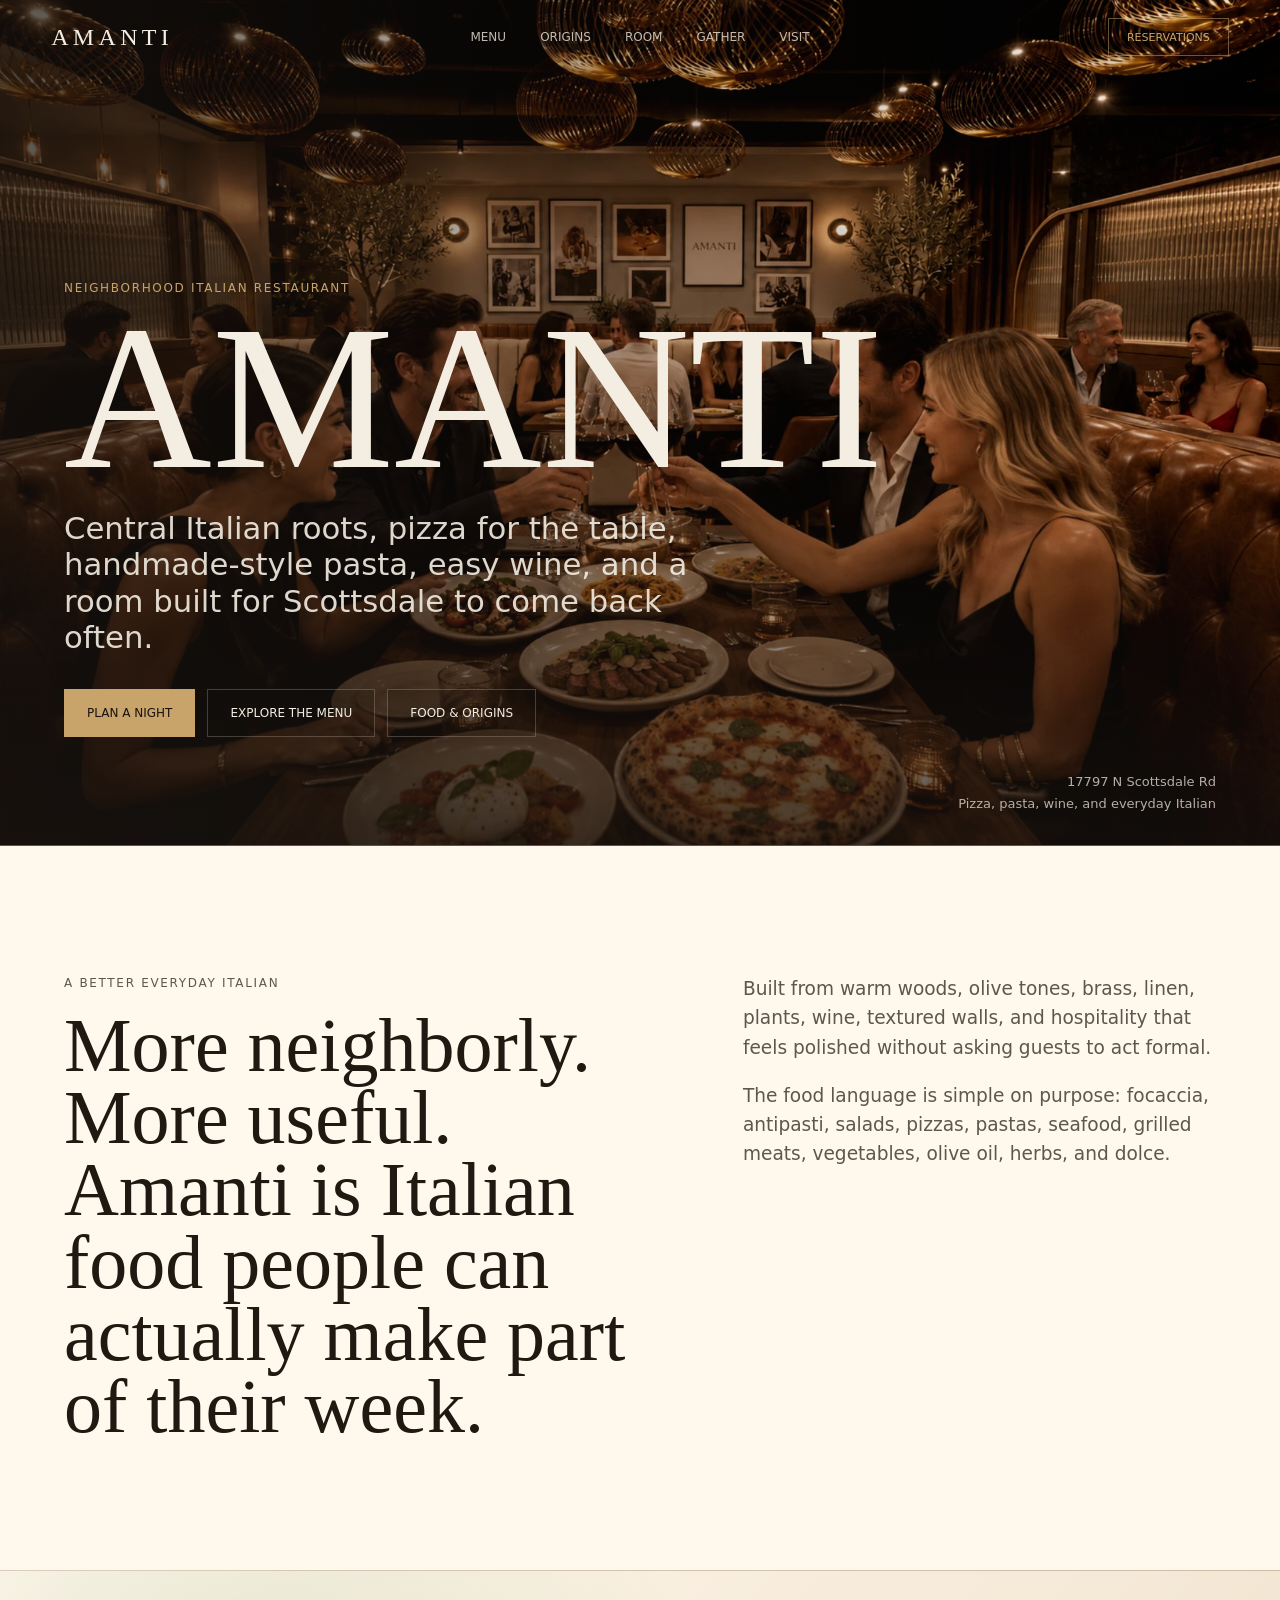
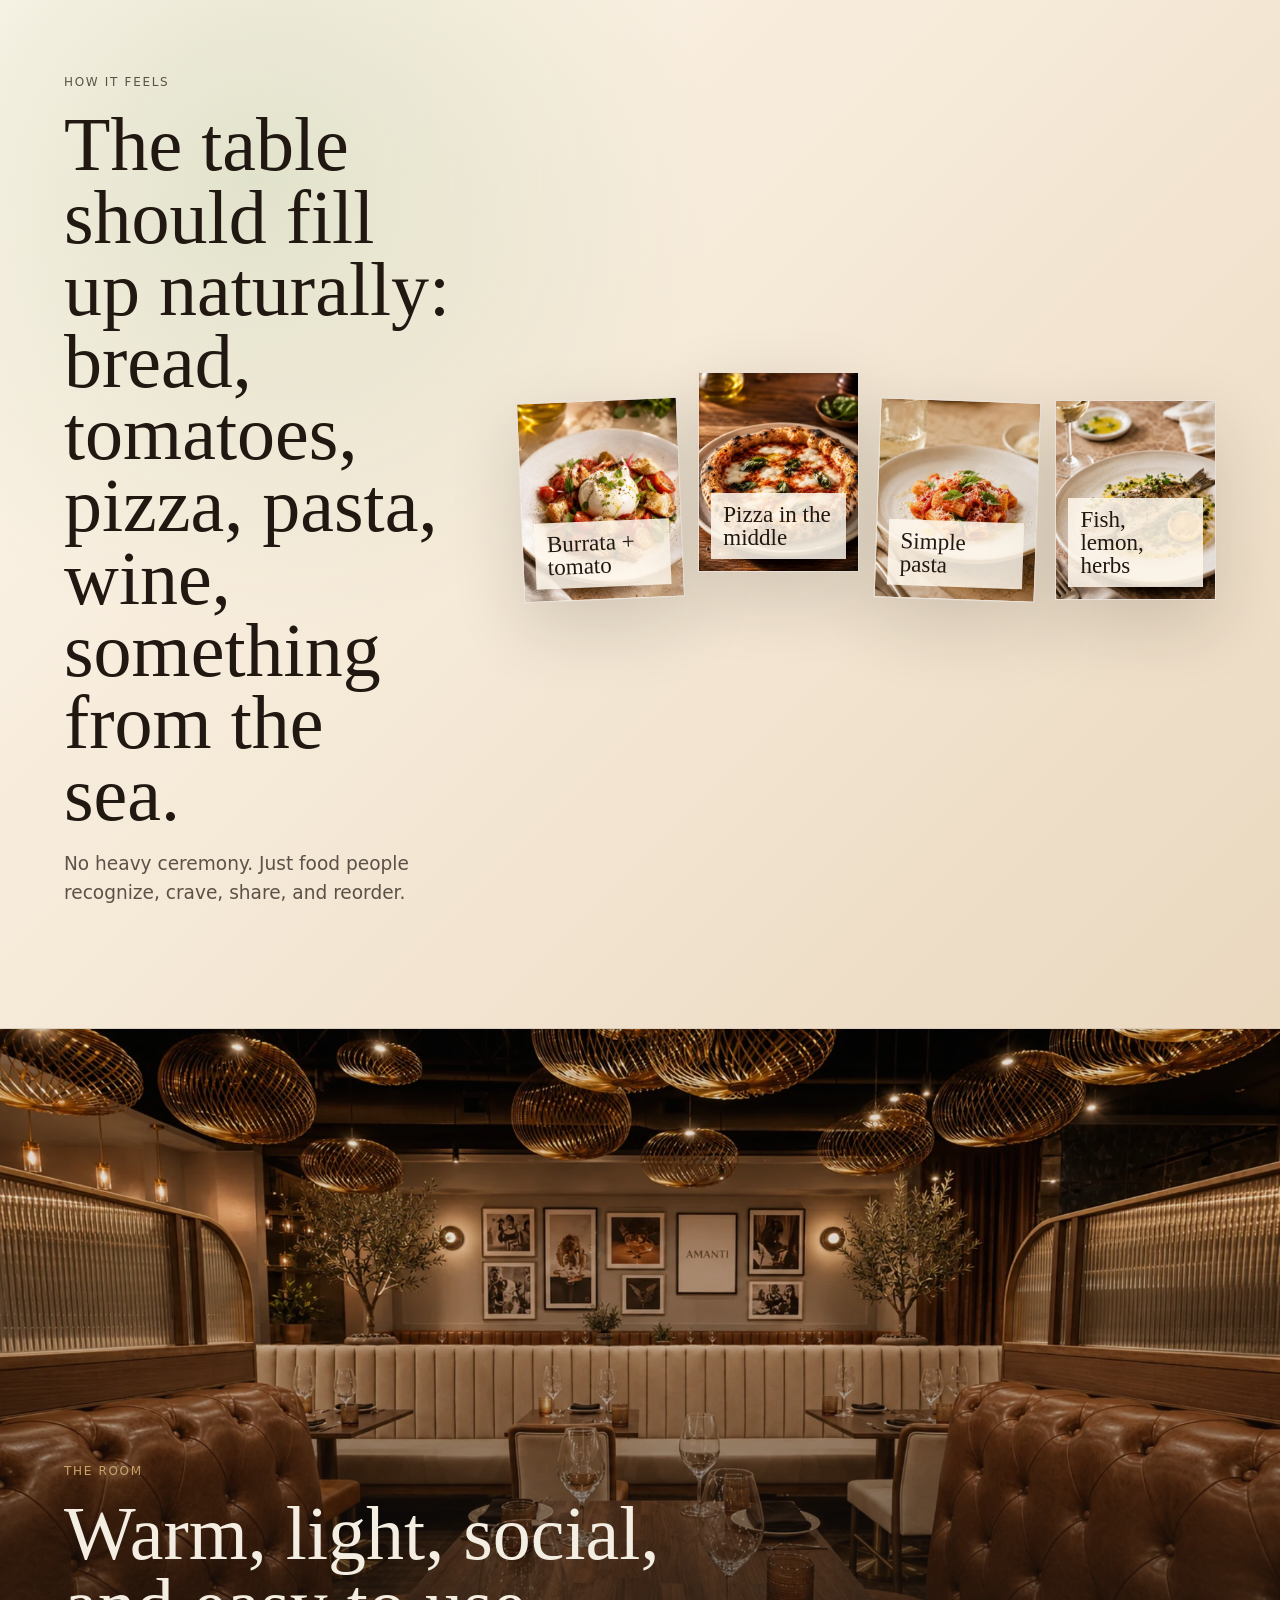
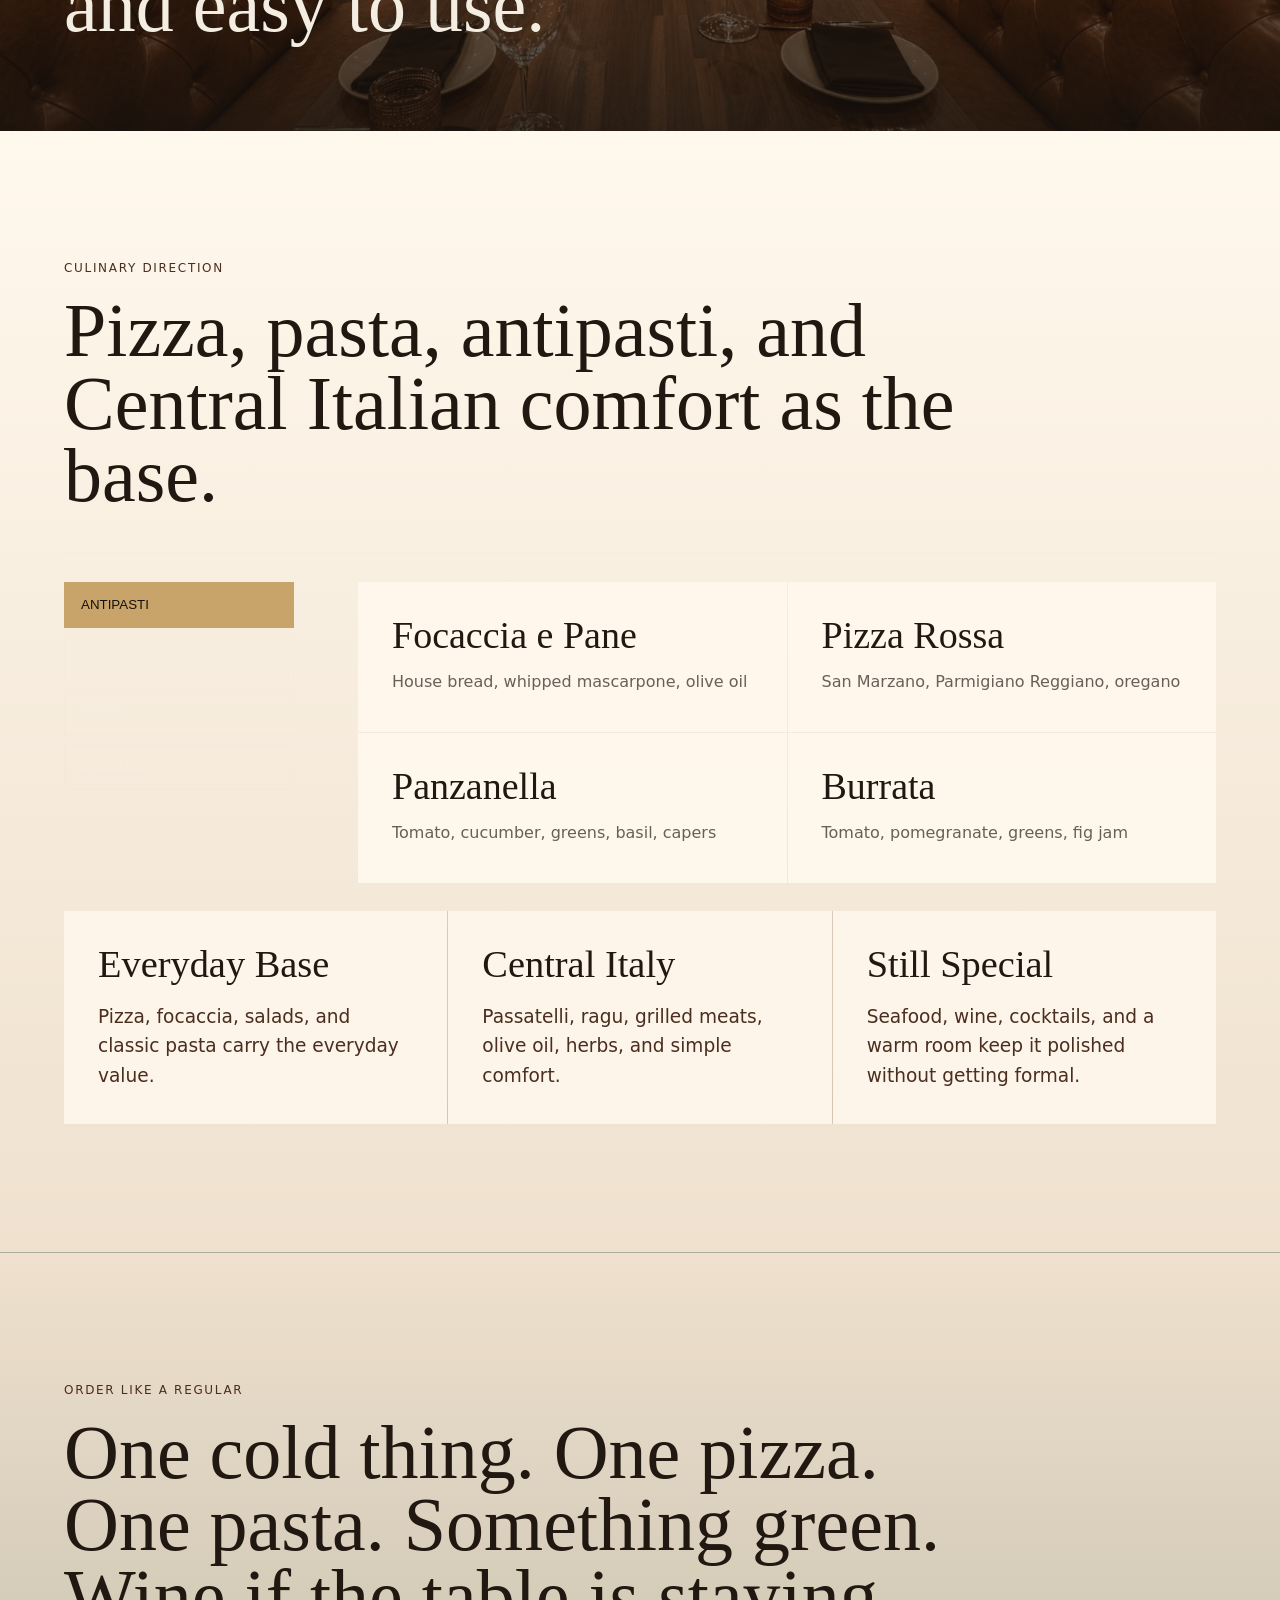
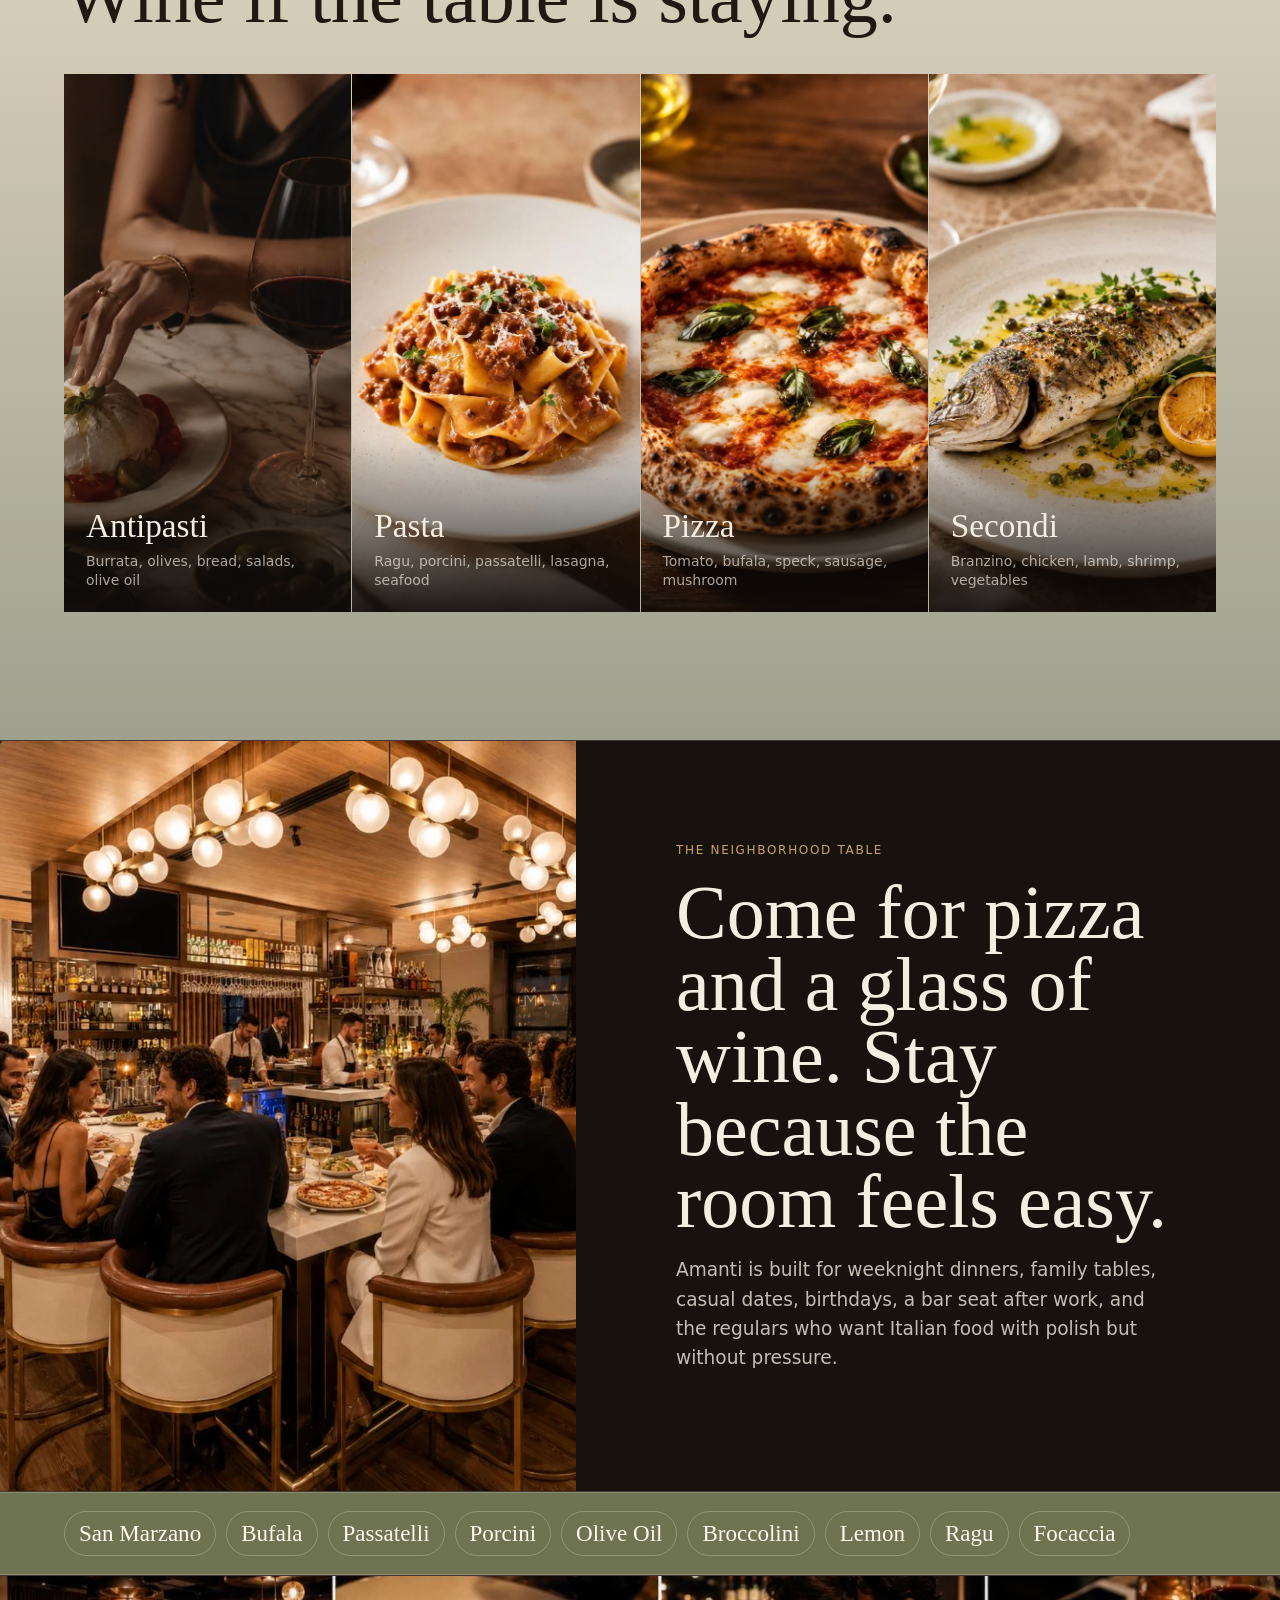
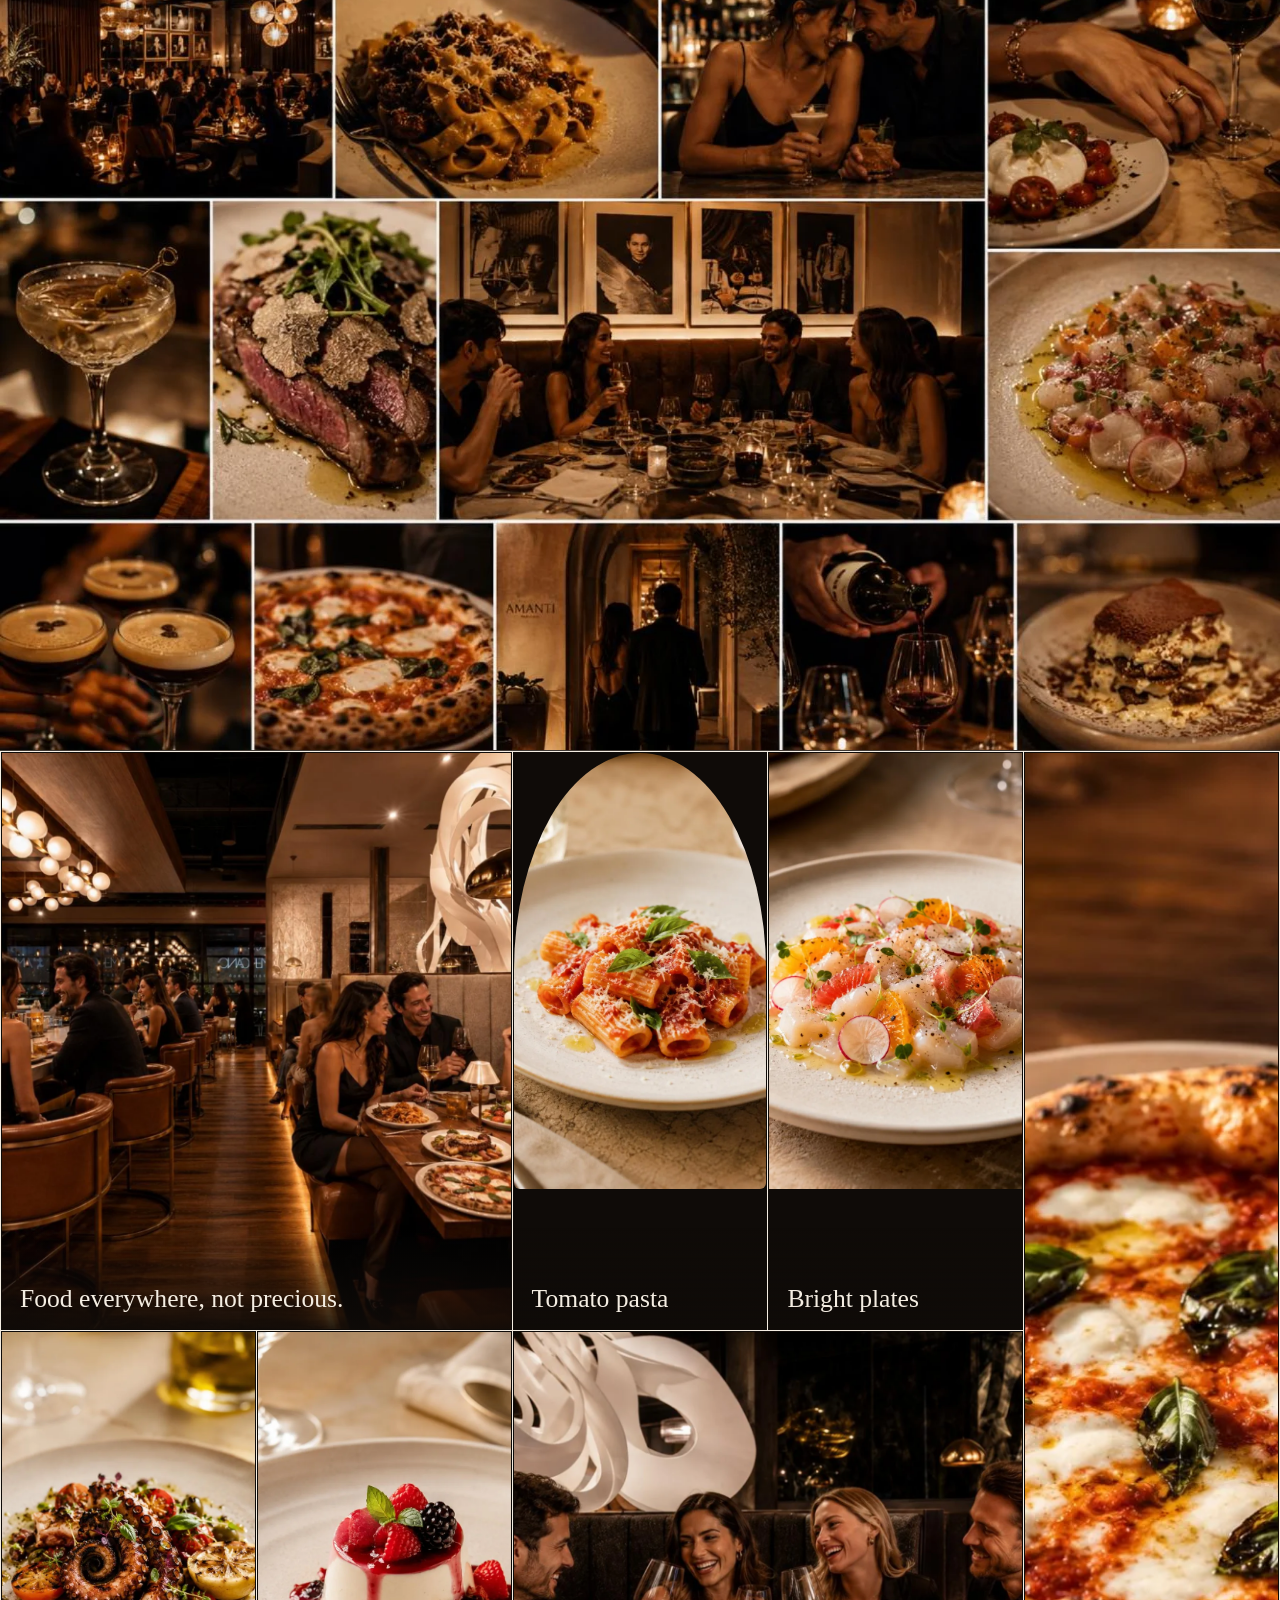
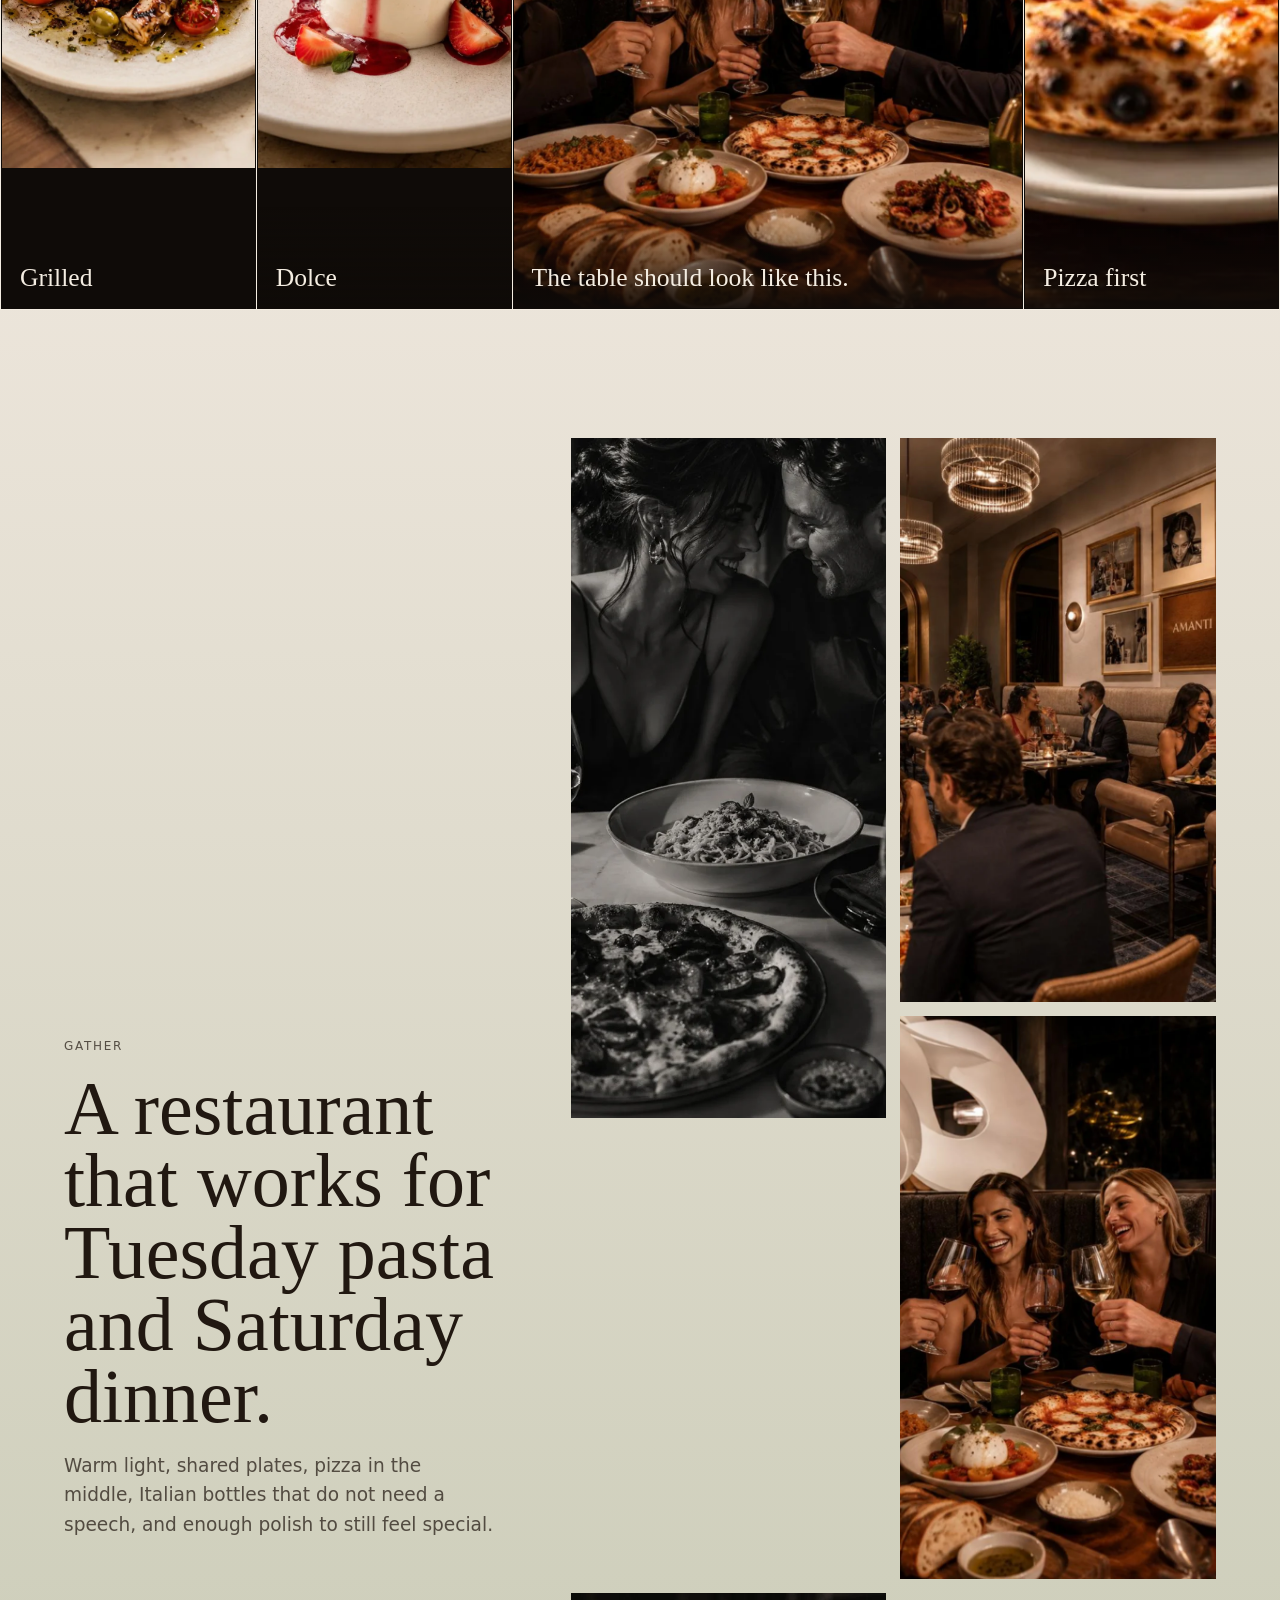
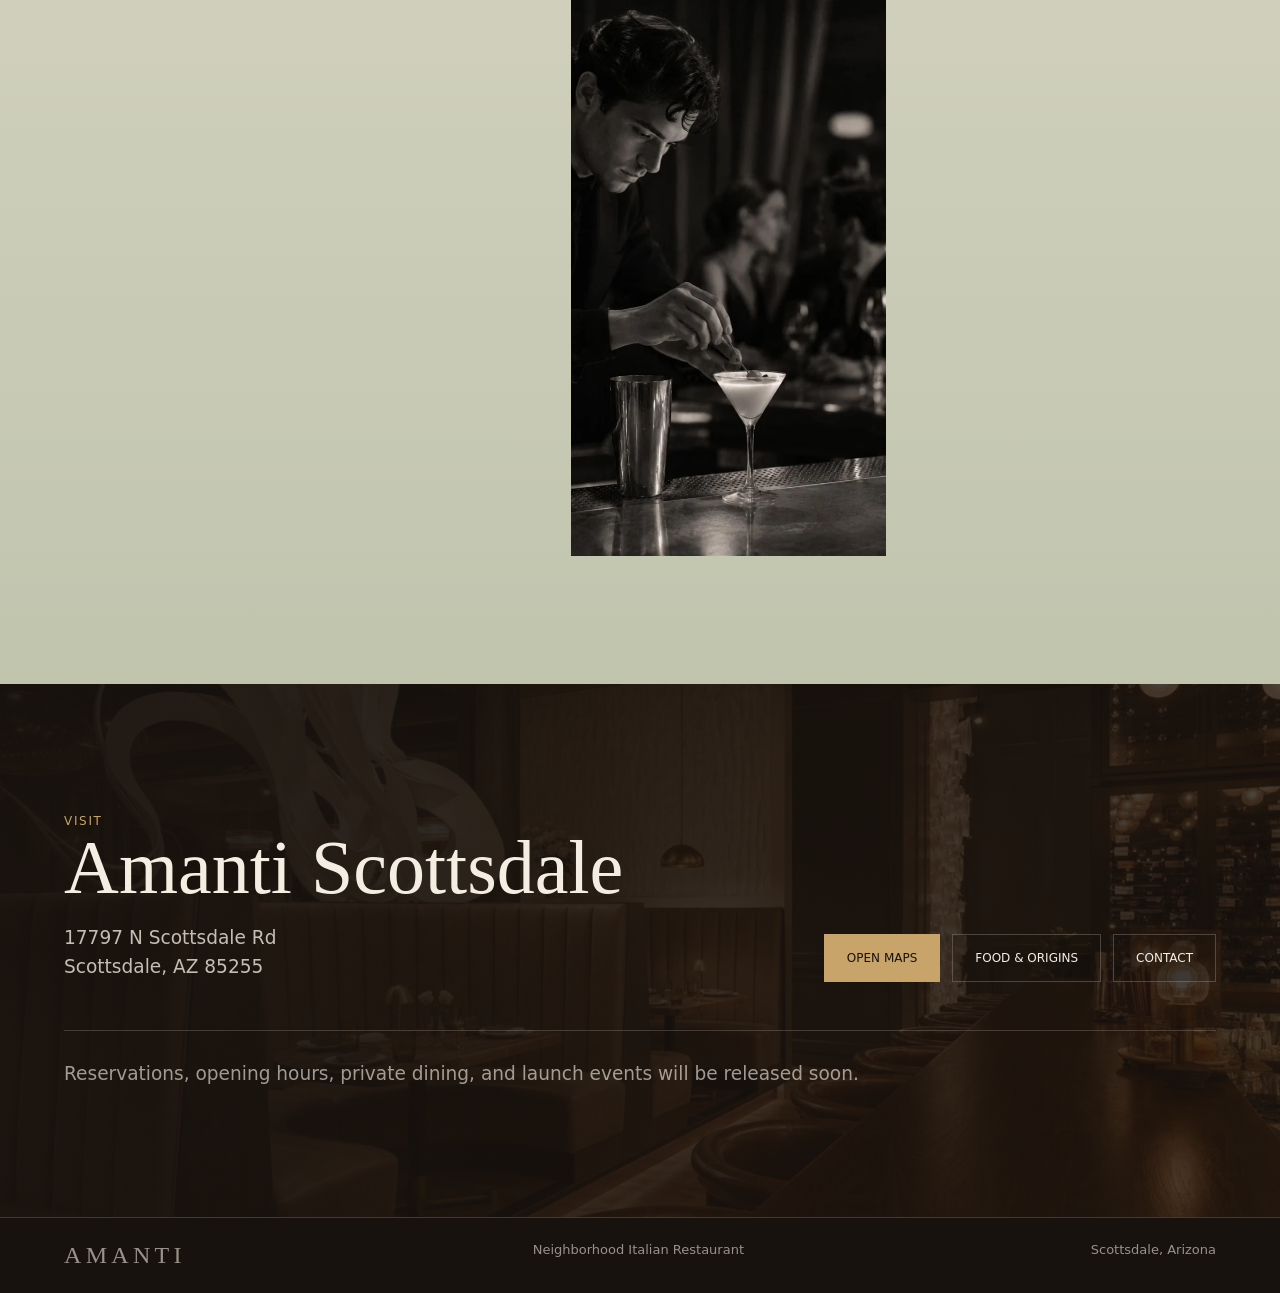
==== index.html @ 8ed653fc "Make food storytelling more organic" ====
<!doctype html>
<html lang="en">
<head>
  <meta charset="utf-8">
  <meta name="viewport" content="width=device-width, initial-scale=1">
  <title>Amanti | Neighborhood Italian in Scottsdale</title>
  <meta name="description" content="Amanti is a neighborhood Italian restaurant in Scottsdale: Central Italian roots, pizza, pasta, antipasti, wine, and approachable hospitality.">
  <meta name="theme-color" content="#17120e">
  <meta property="og:title" content="Amanti | Neighborhood Italian">
  <meta property="og:description" content="Central Italian roots, Scottsdale warmth, pizza, pasta, wine, and everyday hospitality.">
  <meta property="og:image" content="https://amantirestaurant.com/assets/amanti-dining-hero.webp">
  <meta property="og:type" content="website">
  <link rel="canonical" href="https://amantirestaurant.com/">
  <link rel="preload" as="image" href="assets/amanti-dining-hero.webp">
  <link rel="stylesheet" href="styles.css">
</head>
<body>
  <header class="site-header" data-header>
    <a class="brand" href="#top" aria-label="Amanti home">AMANTI</a>
    <nav aria-label="Primary">
      <a href="#menu">Menu</a>
      <a href="origins.html">Origins</a>
      <a href="#room">Room</a>
      <a href="#gather">Gather</a>
      <a href="#visit">Visit</a>
    </nav>
    <a class="header-cta" href="#visit">Reservations</a>
  </header>

  <main id="top">
    <section class="hero">
      <img class="hero-bg" src="assets/amanti-dining-hero.webp" alt="Guests sharing pizza, pasta, wine, and Italian plates in the warm Amanti dining room">
      <div class="hero-scrim"></div>
      <div class="hero-content">
        <p class="eyebrow">Neighborhood Italian Restaurant</p>
        <h1>AMANTI</h1>
        <p class="hero-copy">Central Italian roots, pizza for the table, handmade-style pasta, easy wine, and a room built for Scottsdale to come back often.</p>
        <div class="hero-actions">
          <a class="button primary" href="#visit">Plan a Night</a>
          <a class="button ghost" href="#menu">Explore the Menu</a>
          <a class="button ghost" href="origins.html">Food & Origins</a>
        </div>
      </div>
      <aside class="hero-note" aria-label="Opening note">
        <span>17797 N Scottsdale Rd</span>
        <span>Pizza, pasta, wine, and everyday Italian</span>
      </aside>
    </section>

    <section class="intro section-grid">
      <div>
        <p class="eyebrow">A Better Everyday Italian</p>
        <h2>More neighborly. More useful. Amanti is Italian food people can actually make part of their week.</h2>
      </div>
      <div class="intro-copy">
        <p>Built from warm woods, olive tones, brass, linen, plants, wine, textured walls, and hospitality that feels polished without asking guests to act formal.</p>
        <p>The food language is simple on purpose: focaccia, antipasti, salads, pizzas, pastas, seafood, grilled meats, vegetables, olive oil, herbs, and dolce.</p>
      </div>
    </section>

    <section class="table-runner" aria-label="Amanti food on the table">
      <div class="runner-copy">
        <p class="eyebrow">How It Feels</p>
        <h2>The table should fill up naturally: bread, tomatoes, pizza, pasta, wine, something from the sea.</h2>
        <p>No heavy ceremony. Just food people recognize, crave, share, and reorder.</p>
      </div>
      <div class="runner-track">
        <figure class="runner-card tilt-left">
          <img src="assets/burrata-tomato.webp" alt="Burrata with tomatoes, basil, olive oil, and toasted bread">
          <figcaption>Burrata + tomato</figcaption>
        </figure>
        <figure class="runner-card lift">
          <img src="assets/margherita-pizza.webp" alt="Margherita pizza with tomato, mozzarella, basil, and blistered crust">
          <figcaption>Pizza in the middle</figcaption>
        </figure>
        <figure class="runner-card tilt-right">
          <img src="assets/rigatoni-tomato.webp" alt="Rigatoni pasta with tomato sauce, basil, and Parmigiano">
          <figcaption>Simple pasta</figcaption>
        </figure>
        <figure class="runner-card">
          <img src="assets/branzino-lemon.webp" alt="Whole branzino with lemon, herbs, capers, olive oil, and wine">
          <figcaption>Fish, lemon, herbs</figcaption>
        </figure>
      </div>
    </section>

    <section class="image-band" id="room" aria-label="Amanti dining room">
      <img src="assets/dining-room.webp" alt="Amanti dining room with leather booths, walnut tables, olive trees, and sculptural pendant lights">
      <div class="band-caption">
        <p class="eyebrow">The Room</p>
        <h2>Warm, light, social, and easy to use.</h2>
      </div>
    </section>

    <section class="menu-section" id="menu">
      <div class="section-heading">
        <p class="eyebrow">Culinary Direction</p>
        <h2>Pizza, pasta, antipasti, and Central Italian comfort as the base.</h2>
      </div>
      <div class="menu-shell">
        <div class="menu-tabs" role="tablist" aria-label="Menu sections">
          <button class="active" type="button" role="tab" aria-selected="true" data-menu-tab="antipasti">Antipasti</button>
          <button type="button" role="tab" aria-selected="false" data-menu-tab="pasta">Pasta</button>
          <button type="button" role="tab" aria-selected="false" data-menu-tab="pizza">Pizza</button>
          <button type="button" role="tab" aria-selected="false" data-menu-tab="secondi">Secondi</button>
        </div>

        <div class="menu-panel active" data-menu-panel="antipasti">
          <article><span>Focaccia e Pane</span><em>House bread, whipped mascarpone, olive oil</em></article>
          <article><span>Pizza Rossa</span><em>San Marzano, Parmigiano Reggiano, oregano</em></article>
          <article><span>Panzanella</span><em>Tomato, cucumber, greens, basil, capers</em></article>
          <article><span>Burrata</span><em>Tomato, pomegranate, greens, fig jam</em></article>
        </div>

        <div class="menu-panel" data-menu-panel="pasta">
          <article><span>Passatelli</span><em>Central Italian comfort, cheese, cream, Parmigiano</em></article>
          <article><span>Mezzelune di Patate ai Porcini</span><em>Potato, taleggio, porcini mushroom</em></article>
          <article><span>Pappardelle al Cinghiale</span><em>Wild boar white ragu</em></article>
          <article><span>Lasagna Bianca</span><em>Bechamel, mozzarella, sausage, mushroom</em></article>
        </div>

        <div class="menu-panel" data-menu-panel="pizza">
          <article><span>Margherita di Bufala</span><em>Bufala DOP, San Marzano, basil</em></article>
          <article><span>Pomodorini Gialli e Speck</span><em>Burrata, yellow datterini, speck</em></article>
          <article><span>Diavola</span><em>Soppressata calabrese, fiordilatte</em></article>
          <article><span>Salsiccia e Friarielli</span><em>Sausage, broccolini, Calabrian chili</em></article>
        </div>

        <div class="menu-panel" data-menu-panel="secondi">
          <article><span>Branzino al Cartoccio</span><em>Thin potato, charred cherry tomato</em></article>
          <article><span>Spiedini di Gamberi e Calamari</span><em>Breadcrumbs, lemon, roasted peppers</em></article>
          <article><span>Pollo alla Cacciatora</span><em>Tomato, olives, creamy mashed potato</em></article>
          <article><span>Arrosticini</span><em>Charred lamb skewers, rosemary, mint salad</em></article>
        </div>
      </div>
      <div class="menu-note-grid" aria-label="Amanti menu point of view">
        <article><span>Everyday Base</span><p>Pizza, focaccia, salads, and classic pasta carry the everyday value.</p></article>
        <article><span>Central Italy</span><p>Passatelli, ragu, grilled meats, olive oil, herbs, and simple comfort.</p></article>
        <article><span>Still Special</span><p>Seafood, wine, cocktails, and a warm room keep it polished without getting formal.</p></article>
      </div>
    </section>

    <section class="signature-board" aria-label="Amanti signature experience">
      <div class="section-heading">
        <p class="eyebrow">Order Like A Regular</p>
        <h2>One cold thing. One pizza. One pasta. Something green. Wine if the table is staying.</h2>
      </div>
      <div class="signature-grid">
        <figure>
          <img src="assets/burrata-wine-candle.webp" alt="Burrata with tomatoes and basil beside red wine, olives, candlelight, and a guest reaching in">
          <figcaption><span>Antipasti</span><em>Burrata, olives, bread, salads, olive oil</em></figcaption>
        </figure>
        <figure>
          <img src="assets/pappardelle-ragu.webp" alt="Pappardelle pasta with rich meat ragu, grated cheese, herbs, wine, and Parmesan">
          <figcaption><span>Pasta</span><em>Ragu, porcini, passatelli, lasagna, seafood</em></figcaption>
        </figure>
        <figure>
          <img src="assets/margherita-pizza.webp" alt="Neapolitan-style Margherita pizza with blistered crust, mozzarella, tomato, basil, and olive oil">
          <figcaption><span>Pizza</span><em>Tomato, bufala, speck, sausage, mushroom</em></figcaption>
        </figure>
        <figure>
          <img src="assets/branzino-lemon.webp" alt="Whole branzino with lemon, herbs, capers, olive oil, and white wine">
          <figcaption><span>Secondi</span><em>Branzino, chicken, lamb, shrimp, vegetables</em></figcaption>
        </figure>
      </div>
    </section>

    <section class="split-story">
      <img src="assets/social-dining-room.webp" alt="Guests socializing over cocktails, pizza, and small plates in the warm Amanti dining room and bar">
      <div>
        <p class="eyebrow">The Neighborhood Table</p>
        <h2>Come for pizza and a glass of wine. Stay because the room feels easy.</h2>
        <p>Amanti is built for weeknight dinners, family tables, casual dates, birthdays, a bar seat after work, and the regulars who want Italian food with polish but without pressure.</p>
      </div>
    </section>

    <section class="ingredient-strip" aria-label="Amanti ingredients and staples">
      <span>San Marzano</span>
      <span>Bufala</span>
      <span>Passatelli</span>
      <span>Porcini</span>
      <span>Olive Oil</span>
      <span>Broccolini</span>
      <span>Lemon</span>
      <span>Ragu</span>
      <span>Focaccia</span>
    </section>

    <section class="experience-band" aria-label="Amanti dining experience">
      <img src="assets/amanti-experience-collage.webp" alt="Amanti collage of dining room, cocktails, group dinner, wine service, entrance, pasta, pizza, steak, crudo, burrata, and dessert">
    </section>

    <section class="gallery organic-gallery" aria-label="Amanti visual gallery">
      <figure class="wide"><img src="assets/room-service-energy.webp" alt="Warm Amanti dining room with guests, cocktails, wine, pizza, pasta, shared plates, and glowing globe lights"><figcaption>Food everywhere, not precious.</figcaption></figure>
      <figure class="round"><img src="assets/rigatoni-tomato.webp" alt="Rigatoni pasta with tomato sauce, basil, and Parmigiano"><figcaption>Tomato pasta</figcaption></figure>
      <figure><img src="assets/citrus-crudo.webp" alt="Italian crudo with citrus, radish, herbs, olive oil, and cracked pepper"><figcaption>Bright plates</figcaption></figure>
      <figure class="tall"><img src="assets/margherita-pizza.webp" alt="Margherita pizza with mozzarella, tomato, basil, and blistered crust"><figcaption>Pizza first</figcaption></figure>
      <figure><img src="assets/grilled-octopus.webp" alt="Grilled octopus with cherry tomatoes, olives, charred lemon, herbs, and olive oil"><figcaption>Grilled</figcaption></figure>
      <figure><img src="assets/dolce-berries.webp" alt="Creamy Italian dolce with raspberry sauce, fresh berries, and mint"><figcaption>Dolce</figcaption></figure>
      <figure class="wide"><img src="assets/group-toast-table.webp" alt="Four guests toasting wine over pizza, pasta, seafood, burrata, and bread"><figcaption>The table should look like this.</figcaption></figure>
    </section>

    <section class="after-dark" id="gather">
      <div class="after-copy">
        <p class="eyebrow">Gather</p>
        <h2>A restaurant that works for Tuesday pasta and Saturday dinner.</h2>
        <p>Warm light, shared plates, pizza in the middle, Italian bottles that do not need a speech, and enough polish to still feel special.</p>
      </div>
      <div class="night-grid">
        <img src="assets/date-night-dinner.webp" alt="Stylish couple sharing pizza, pasta, and red wine during an intimate Amanti date night">
        <img src="assets/branded-night-dining.webp" alt="Well-dressed guests enjoying wine, cocktails, and dinner under Amanti chandeliers and branded wall art">
        <img src="assets/group-toast-table.webp" alt="Four guests laughing and toasting wine over pizza, pasta, burrata, bread, and seafood">
        <img src="assets/martini-service.webp" alt="Bartender garnishing a martini-style cocktail at the polished Amanti bar">
      </div>
    </section>

    <section class="visit" id="visit">
      <div>
        <p class="eyebrow">Visit</p>
        <h2>Amanti Scottsdale</h2>
        <p>17797 N Scottsdale Rd<br>Scottsdale, AZ 85255</p>
      </div>
      <div class="visit-actions">
        <a class="button primary" href="https://www.google.com/maps/search/?api=1&query=17797%20N%20Scottsdale%20Rd%2C%20Scottsdale%2C%20AZ%2085255" target="_blank" rel="noopener">Open Maps</a>
        <a class="button ghost" href="origins.html">Food & Origins</a>
        <a class="button ghost" href="mailto:info@weareclive.com?subject=Amanti%20Scottsdale">Contact</a>
      </div>
      <p class="visit-note">Reservations, opening hours, private dining, and launch events will be released soon.</p>
    </section>
  </main>

  <footer>
    <span>AMANTI</span>
    <span>Neighborhood Italian Restaurant</span>
    <span>Scottsdale, Arizona</span>
  </footer>

  <script src="script.js"></script>
</body>
</html>
---- styles.css ----
:root {
  --espresso: #17120e;
  --walnut: #4a2e1f;
  --cognac: #9b5e35;
  --brass: #c8a46a;
  --marble: #e8ddcc;
  --linen: #f4ede2;
  --daylight: #fff8ed;
  --sage: #d8ddc3;
  --glass: #6f655b;
  --olive: #6e7352;
  --ink: #211811;
  --soft: rgba(244, 237, 226, .78);
  --line: rgba(232, 221, 204, .2);
}

* { box-sizing: border-box; }

html {
  scroll-behavior: smooth;
  background: var(--espresso);
}

body {
  margin: 0;
  font-family: Inter, ui-sans-serif, system-ui, -apple-system, BlinkMacSystemFont, "Segoe UI", sans-serif;
  color: var(--linen);
  background:
    linear-gradient(180deg, rgba(23,18,14,.86), rgba(244,237,226,.18) 780px, rgba(23,18,14,1) 1180px),
    var(--espresso);
  letter-spacing: 0;
}

img {
  display: block;
  width: 100%;
  height: auto;
}

a { color: inherit; text-decoration: none; }

.site-header {
  position: fixed;
  inset: 0 0 auto;
  z-index: 20;
  display: grid;
  grid-template-columns: 1fr auto 1fr;
  align-items: center;
  gap: 24px;
  padding: 18px clamp(18px, 4vw, 54px);
  color: var(--linen);
  transition: background .25s ease, border-color .25s ease, padding .25s ease;
  border-bottom: 1px solid transparent;
}

.site-header.scrolled {
  background: rgba(23, 18, 14, .86);
  backdrop-filter: blur(18px);
  border-color: rgba(232, 221, 204, .12);
  padding-block: 12px;
}

.brand,
footer span:first-child {
  font-family: Georgia, "Times New Roman", serif;
  font-size: 24px;
  letter-spacing: .18em;
}

nav {
  display: flex;
  gap: clamp(16px, 3vw, 34px);
  font-size: 12px;
  text-transform: uppercase;
  color: rgba(244, 237, 226, .78);
}

nav a:hover { color: var(--linen); }

.header-cta {
  justify-self: end;
  min-height: 38px;
  display: inline-flex;
  align-items: center;
  justify-content: center;
  padding: 0 18px;
  border: 1px solid rgba(200, 164, 106, .5);
  color: var(--brass);
  text-transform: uppercase;
  font-size: 11px;
}

.hero {
  min-height: 94svh;
  position: relative;
  display: flex;
  align-items: flex-end;
  overflow: hidden;
  border-bottom: 1px solid var(--line);
}

.origin-hero {
  min-height: 86svh;
  position: relative;
  display: flex;
  align-items: flex-end;
  overflow: hidden;
  border-bottom: 1px solid var(--line);
}

.origin-hero-bg {
  position: absolute;
  inset: 0;
  height: 100%;
  object-fit: cover;
  filter: saturate(.92) contrast(1.06);
}

.origin-hero-content {
  position: relative;
  z-index: 1;
  width: min(1040px, 100%);
  padding: 0 clamp(18px, 5vw, 72px) 11svh;
}

.origin-hero h1 {
  max-width: 980px;
  font-size: clamp(58px, 11vw, 154px);
  line-height: .88;
}

.hero-bg,
.hero-scrim {
  position: absolute;
  inset: 0;
}

.hero-bg {
  height: 100%;
  object-fit: cover;
  filter: saturate(.9) contrast(1.05);
}

.hero-scrim {
  background:
    linear-gradient(90deg, rgba(23,18,14,.72), rgba(23,18,14,.24) 52%, rgba(23,18,14,.06)),
    linear-gradient(0deg, rgba(23,18,14,.7), transparent 46%);
}

.hero-content {
  position: relative;
  z-index: 1;
  width: min(900px, 100%);
  padding: 0 clamp(18px, 5vw, 72px) 12svh;
}

.eyebrow {
  margin: 0 0 16px;
  color: var(--brass);
  font-size: 12px;
  text-transform: uppercase;
  letter-spacing: .14em;
}

h1, h2 {
  font-family: Georgia, "Times New Roman", serif;
  font-weight: 400;
  letter-spacing: 0;
}

h1 {
  margin: 0;
  font-size: clamp(78px, 16vw, 210px);
  line-height: .82;
}

h2 {
  margin: 0;
  font-size: clamp(35px, 6vw, 76px);
  line-height: .95;
}

p {
  font-size: clamp(16px, 1.45vw, 20px);
  line-height: 1.58;
  color: var(--soft);
}

.hero-copy {
  max-width: 650px;
  margin: 28px 0 0;
  font-size: clamp(20px, 2.4vw, 34px);
  line-height: 1.18;
  color: rgba(244, 237, 226, .9);
}

.hero-actions,
.visit-actions {
  display: flex;
  flex-wrap: wrap;
  gap: 12px;
  margin-top: 34px;
}

.button {
  min-height: 48px;
  display: inline-flex;
  align-items: center;
  justify-content: center;
  padding: 0 22px;
  border: 1px solid rgba(232, 221, 204, .24);
  text-transform: uppercase;
  font-size: 12px;
  color: var(--linen);
  transition: transform .2s ease, background .2s ease, color .2s ease, border-color .2s ease;
}

.button:hover {
  transform: translateY(-2px);
  border-color: rgba(200, 164, 106, .7);
}

.button.primary {
  background: var(--brass);
  border-color: var(--brass);
  color: var(--espresso);
}

.button.ghost { background: rgba(23, 18, 14, .2); }

.hero-note {
  position: absolute;
  right: clamp(18px, 5vw, 72px);
  bottom: 34px;
  z-index: 1;
  display: grid;
  gap: 7px;
  color: rgba(244, 237, 226, .72);
  font-size: 13px;
  text-align: right;
}

.section-grid,
.menu-section,
.signature-board,
.origin-manifesto,
.origin-map,
.origin-food-system,
.after-dark,
.visit {
  padding: clamp(70px, 10vw, 140px) clamp(18px, 5vw, 72px);
}

.section-grid {
  display: grid;
  grid-template-columns: minmax(0, 1.12fr) minmax(280px, .88fr);
  gap: clamp(34px, 6vw, 90px);
  align-items: start;
}

.intro {
  background: var(--daylight);
  color: var(--ink);
}

.intro p,
.intro .intro-copy p {
  color: rgba(33, 24, 17, .72);
}

.table-runner {
  position: relative;
  display: grid;
  grid-template-columns: minmax(280px, .72fr) minmax(0, 1.28fr);
  gap: clamp(28px, 5vw, 70px);
  align-items: center;
  padding: clamp(54px, 8vw, 110px) clamp(18px, 5vw, 72px);
  overflow: hidden;
  background:
    radial-gradient(circle at 20% 20%, rgba(216, 221, 195, .72), transparent 34%),
    linear-gradient(135deg, #fff8ed, #ead8bf);
  color: var(--ink);
  border-block: 1px solid rgba(74, 46, 31, .16);
}

.runner-copy {
  position: relative;
  z-index: 2;
}

.runner-copy p { color: rgba(33, 24, 17, .72); }

.runner-track {
  display: grid;
  grid-template-columns: repeat(4, minmax(160px, 1fr));
  gap: clamp(10px, 1.6vw, 18px);
  align-items: center;
}

.runner-card {
  position: relative;
  overflow: hidden;
  border: 1px solid rgba(74, 46, 31, .12);
  background: #fffaf1;
  box-shadow: 0 24px 70px rgba(33, 24, 17, .16);
}

.runner-card img {
  aspect-ratio: 4 / 5;
  height: 100%;
  object-fit: cover;
}

.runner-card figcaption {
  position: absolute;
  left: 12px;
  right: 12px;
  bottom: 12px;
  padding: 10px 12px;
  background: rgba(255, 248, 237, .86);
  color: var(--ink);
  font-family: Georgia, "Times New Roman", serif;
  font-size: clamp(18px, 1.8vw, 28px);
  line-height: 1;
}

.tilt-left { transform: rotate(-2.4deg); }
.tilt-right { transform: rotate(2deg); }
.lift { transform: translateY(-28px); }

.origin-runner {
  background:
    radial-gradient(circle at 85% 15%, rgba(200, 164, 106, .24), transparent 30%),
    linear-gradient(135deg, #f7ecdc, #dfe3c9);
}

.origin-manifesto {
  display: grid;
  grid-template-columns: minmax(0, 1.05fr) minmax(300px, .95fr);
  gap: clamp(34px, 6vw, 90px);
  align-items: start;
  background: var(--daylight);
  color: var(--ink);
}

.origin-manifesto p {
  margin: 0;
  font-size: clamp(19px, 2vw, 30px);
  line-height: 1.32;
  color: rgba(33, 24, 17, .74);
}

.origin-map {
  display: grid;
  grid-template-columns: minmax(280px, .72fr) minmax(0, 1.28fr);
  gap: clamp(34px, 6vw, 90px);
  background:
    linear-gradient(180deg, #efe1ce, rgba(216,221,195,.84));
  border-block: 1px solid var(--line);
  color: var(--ink);
}

.origin-map p,
.origin-map .eyebrow { color: rgba(33, 24, 17, .72); }

.origin-map-copy {
  position: sticky;
  top: 92px;
  align-self: start;
}

.origin-points {
  display: grid;
  grid-template-columns: repeat(2, minmax(0, 1fr));
  gap: 1px;
  background: var(--line);
}

.origin-points article {
  min-height: 245px;
  padding: clamp(24px, 3.5vw, 46px);
  background: rgba(255, 248, 237, .96);
}

.origin-points span,
.food-system-grid span {
  display: block;
  font-family: Georgia, "Times New Roman", serif;
  font-size: clamp(28px, 3.3vw, 46px);
  line-height: .98;
  color: var(--ink);
}

.origin-points p,
.food-system-grid p {
  margin-bottom: 0;
}

.origin-ritual {
  display: grid;
  grid-template-columns: minmax(0, .82fr) minmax(300px, .9fr) minmax(0, .82fr);
  gap: 1px;
  background: var(--line);
  border-bottom: 1px solid var(--line);
}

.origin-ritual > div {
  align-self: center;
  padding: clamp(38px, 6vw, 82px);
  background: var(--daylight);
  color: var(--ink);
}

.origin-ritual > div p { color: rgba(33, 24, 17, .72); }

.origin-ritual figure {
  position: relative;
  min-height: 660px;
  overflow: hidden;
  background: #0f0b08;
}

.origin-ritual img {
  height: 100%;
  object-fit: cover;
}

.origin-ritual figcaption {
  position: absolute;
  left: 0;
  right: 0;
  bottom: 0;
  padding: 64px 22px 22px;
  background: linear-gradient(0deg, rgba(15,11,8,.9), transparent);
  font-family: Georgia, "Times New Roman", serif;
  font-size: clamp(24px, 2.5vw, 38px);
  line-height: 1;
}

.food-system-grid {
  display: grid;
  grid-template-columns: repeat(3, minmax(0, 1fr));
  gap: 1px;
  background: var(--line);
}

.origin-food-system {
  background: linear-gradient(180deg, var(--daylight), #efe1ce);
  color: var(--ink);
}

.origin-food-system p,
.origin-food-system .eyebrow { color: rgba(33, 24, 17, .72); }

.food-system-grid article {
  background: rgba(255, 248, 237, .96);
}

.food-system-grid img {
  height: clamp(320px, 34vw, 520px);
  object-fit: cover;
}

.food-system-grid span,
.food-system-grid p {
  padding-inline: clamp(22px, 3vw, 36px);
}

.food-system-grid span { margin-top: 28px; }
.food-system-grid p { padding-bottom: 32px; }

.origin-afterword {
  display: grid;
  grid-template-columns: minmax(0, 1.05fr) minmax(320px, .95fr);
  min-height: 76svh;
  border-top: 1px solid var(--line);
  background: var(--daylight);
  color: var(--ink);
}

.origin-afterword p { color: rgba(33, 24, 17, .72); }

.origin-afterword img {
  height: 100%;
  object-fit: cover;
}

.origin-afterword div {
  align-self: center;
  padding: clamp(42px, 8vw, 100px);
}

.intro-copy p:first-child { margin-top: 0; }

.image-band {
  position: relative;
  min-height: 78svh;
  display: flex;
  align-items: flex-end;
  overflow: hidden;
}

.image-band img {
  position: absolute;
  inset: 0;
  height: 100%;
  object-fit: cover;
}

.image-band::after {
  content: "";
  position: absolute;
  inset: 0;
  background: linear-gradient(0deg, rgba(23,18,14,.82), rgba(23,18,14,.12) 62%);
}

.band-caption {
  position: relative;
  z-index: 1;
  width: min(820px, 100%);
  padding: 0 clamp(18px, 5vw, 72px) clamp(42px, 8vw, 90px);
}

.section-heading {
  width: min(900px, 100%);
  margin-bottom: 42px;
}

.menu-shell {
  display: grid;
  grid-template-columns: 230px 1fr;
  gap: clamp(24px, 5vw, 70px);
  border-top: 1px solid var(--line);
  padding-top: 28px;
}

.menu-note-grid {
  display: grid;
  grid-template-columns: repeat(3, minmax(0, 1fr));
  gap: 1px;
  margin-top: 28px;
  background: rgba(74, 46, 31, .16);
}

.menu-note-grid article {
  min-height: 170px;
  padding: clamp(22px, 3vw, 34px);
  background: rgba(255, 248, 237, .94);
}

.menu-note-grid span {
  display: block;
  font-family: Georgia, "Times New Roman", serif;
  font-size: clamp(26px, 3vw, 42px);
  line-height: 1;
}

.menu-note-grid p {
  margin-bottom: 0;
  color: rgba(33, 24, 17, .68);
}

.menu-section {
  background: linear-gradient(180deg, var(--daylight), #efe1ce);
  color: var(--ink);
}

.menu-section p,
.menu-section .eyebrow { color: var(--walnut); }

.menu-tabs {
  display: grid;
  gap: 8px;
  align-content: start;
  position: sticky;
  top: 90px;
}

.menu-tabs button {
  min-height: 46px;
  border: 1px solid rgba(232, 221, 204, .14);
  background: rgba(244, 237, 226, .04);
  color: rgba(244, 237, 226, .74);
  text-align: left;
  padding: 0 16px;
  text-transform: uppercase;
  cursor: pointer;
}

.menu-tabs button.active {
  color: var(--espresso);
  background: var(--brass);
  border-color: var(--brass);
}

.menu-panel {
  display: none;
  grid-template-columns: repeat(2, minmax(0, 1fr));
  gap: 1px;
  background: rgba(232, 221, 204, .13);
}

.menu-panel.active { display: grid; }

.menu-panel article {
  min-height: 150px;
  padding: clamp(22px, 3vw, 34px);
  background: rgba(255, 248, 237, .96);
}

.menu-panel span {
  display: block;
  font-family: Georgia, "Times New Roman", serif;
  font-size: clamp(24px, 3vw, 38px);
  line-height: 1;
  color: var(--ink);
}

.menu-panel em {
  display: block;
  margin-top: 16px;
  color: rgba(33, 24, 17, .68);
  font-style: normal;
  line-height: 1.45;
}

.signature-board {
  background: linear-gradient(180deg, #efe1ce, rgba(216,221,195,.7));
  border-top: 1px solid var(--line);
  color: var(--ink);
}

.signature-board .eyebrow,
.signature-board p { color: var(--walnut); }

figure { margin: 0; }

.signature-grid {
  display: grid;
  grid-template-columns: repeat(4, minmax(0, 1fr));
  gap: 1px;
  background: var(--line);
}

.signature-grid figure,
.gallery figure {
  position: relative;
  overflow: hidden;
  background: #0f0b08;
}

.signature-grid img {
  height: clamp(420px, 42vw, 680px);
  object-fit: cover;
  transition: transform .7s ease;
}

.signature-grid figure:hover img,
.gallery figure:hover img { transform: scale(1.035); }

.signature-grid figcaption,
.gallery figcaption {
  position: absolute;
  left: 0;
  right: 0;
  bottom: 0;
  padding: 70px 22px 22px;
  background: linear-gradient(0deg, rgba(15,11,8,.92), transparent);
  color: var(--linen);
}

.signature-grid figcaption span,
.gallery figcaption {
  font-family: Georgia, "Times New Roman", serif;
  font-size: clamp(24px, 2.6vw, 38px);
  line-height: 1;
}

.signature-grid figcaption em {
  display: block;
  margin-top: 10px;
  color: rgba(244, 237, 226, .68);
  font-family: Inter, ui-sans-serif, system-ui, sans-serif;
  font-size: 14px;
  font-style: normal;
  line-height: 1.35;
}

.split-story {
  display: grid;
  grid-template-columns: minmax(0, .9fr) minmax(0, 1.1fr);
  min-height: 76svh;
  border-block: 1px solid var(--line);
}

.split-story img {
  height: 100%;
  object-fit: cover;
}

.split-story div {
  align-self: center;
  padding: clamp(42px, 8vw, 100px);
}

.experience-band {
  padding: 1px 0;
  background: var(--line);
}

.experience-band img {
  display: block;
  width: 100%;
  max-height: 86svh;
  object-fit: cover;
}

.ingredient-strip {
  display: flex;
  gap: 10px;
  overflow: hidden;
  padding: 18px clamp(18px, 5vw, 72px);
  background: var(--olive);
  color: var(--daylight);
  border-block: 1px solid rgba(244, 237, 226, .2);
}

.ingredient-strip span {
  flex: 0 0 auto;
  padding: 10px 14px;
  border: 1px solid rgba(244, 237, 226, .28);
  border-radius: 999px;
  font-family: Georgia, "Times New Roman", serif;
  font-size: clamp(17px, 1.8vw, 28px);
  line-height: 1;
}

.gallery {
  display: grid;
  grid-template-columns: repeat(6, minmax(0, 1fr));
  gap: 1px;
  background: var(--line);
}

.gallery img {
  height: clamp(320px, 34vw, 540px);
  object-fit: cover;
  transition: transform .7s ease;
}

.gallery figure.wide { grid-column: span 2; }
.gallery figure.wide img { height: clamp(420px, 45vw, 680px); }
.gallery figcaption {
  font-size: clamp(20px, 2vw, 30px);
  padding: 58px 18px 18px;
}

.organic-gallery {
  grid-template-columns: repeat(5, minmax(0, 1fr));
  background: #f4ede2;
  padding: 1px;
}

.organic-gallery figure {
  border: 1px solid rgba(23, 18, 14, .08);
}

.organic-gallery figure.round img {
  border-radius: 50% 50% 6px 6px;
}

.organic-gallery figure.tall {
  grid-row: span 2;
}

.organic-gallery figure.tall img {
  height: 100%;
  min-height: 680px;
}

.after-dark {
  display: grid;
  grid-template-columns: minmax(280px, .8fr) minmax(0, 1.2fr);
  gap: clamp(34px, 6vw, 90px);
  align-items: center;
  background: linear-gradient(180deg, rgba(244,237,226,.96), rgba(216,221,195,.88));
  color: var(--ink);
}

.after-dark p { color: rgba(33, 24, 17, .72); }

.after-copy { position: sticky; top: 92px; }

.night-grid {
  display: grid;
  grid-template-columns: repeat(2, minmax(0, 1fr));
  gap: 14px;
}

.night-grid img {
  min-height: 420px;
  height: 44vw;
  max-height: 680px;
  object-fit: cover;
}

.night-grid img:first-child {
  grid-row: span 2;
  height: 100%;
}

.visit {
  display: grid;
  grid-template-columns: minmax(0, 1fr) auto;
  gap: 30px;
  align-items: end;
  background:
    linear-gradient(90deg, rgba(23,18,14,.96), rgba(23,18,14,.78)),
    url("assets/wine-bar.webp") center / cover;
}

.visit h2 { margin-bottom: 20px; }
.visit p { margin-bottom: 0; }
.visit-note {
  grid-column: 1 / -1;
  padding-top: 28px;
  border-top: 1px solid var(--line);
  color: rgba(244, 237, 226, .62);
}

footer {
  display: flex;
  justify-content: space-between;
  gap: 20px;
  padding: 24px clamp(18px, 5vw, 72px);
  border-top: 1px solid var(--line);
  color: rgba(244, 237, 226, .58);
  font-size: 13px;
}

@media (max-width: 860px) {
  .site-header {
    grid-template-columns: 1fr auto;
  }

  nav { display: none; }

  .hero { min-height: 92svh; }
  .hero-content { padding-bottom: 18svh; }
  .hero-note {
    left: 18px;
    right: 18px;
    text-align: left;
  }

  .section-grid,
  .origin-manifesto,
  .origin-map,
  .origin-ritual,
  .origin-afterword,
  .menu-shell,
  .split-story,
  .after-dark,
  .visit {
    grid-template-columns: 1fr;
  }

  .menu-tabs {
    position: static;
    grid-template-columns: repeat(2, minmax(0, 1fr));
  }

  .menu-panel { grid-template-columns: 1fr; }
  .table-runner,
  .runner-track,
  .menu-note-grid {
    grid-template-columns: 1fr;
  }
  .runner-track { gap: 16px; }
  .tilt-left,
  .tilt-right,
  .lift { transform: none; }
  .origin-map-copy { position: static; }
  .origin-points,
  .food-system-grid { grid-template-columns: 1fr; }
  .origin-ritual figure { min-height: 520px; }
  .origin-afterword img { min-height: 480px; }
  .split-story img { min-height: 420px; }
  .signature-grid { grid-template-columns: 1fr; }
  .signature-grid img { height: 74svh; }
  .gallery { grid-template-columns: 1fr; }
  .organic-gallery { grid-template-columns: 1fr; }
  .organic-gallery figure.tall img { min-height: 0; height: 72svh; }
  .gallery img,
  .gallery figure.wide img { height: 72svh; }
  .gallery figure.wide { grid-column: auto; }
  .after-copy { position: static; }
  .night-grid { grid-template-columns: 1fr; }
  .night-grid img,
  .night-grid img:first-child {
    height: auto;
    min-height: 0;
  }

  .visit-actions { justify-content: flex-start; }

  footer {
    display: grid;
  }
}

@media (max-width: 520px) {
  .brand { font-size: 20px; }
  .header-cta { padding-inline: 12px; }
  .menu-tabs { grid-template-columns: 1fr; }
  .button { width: 100%; }
}
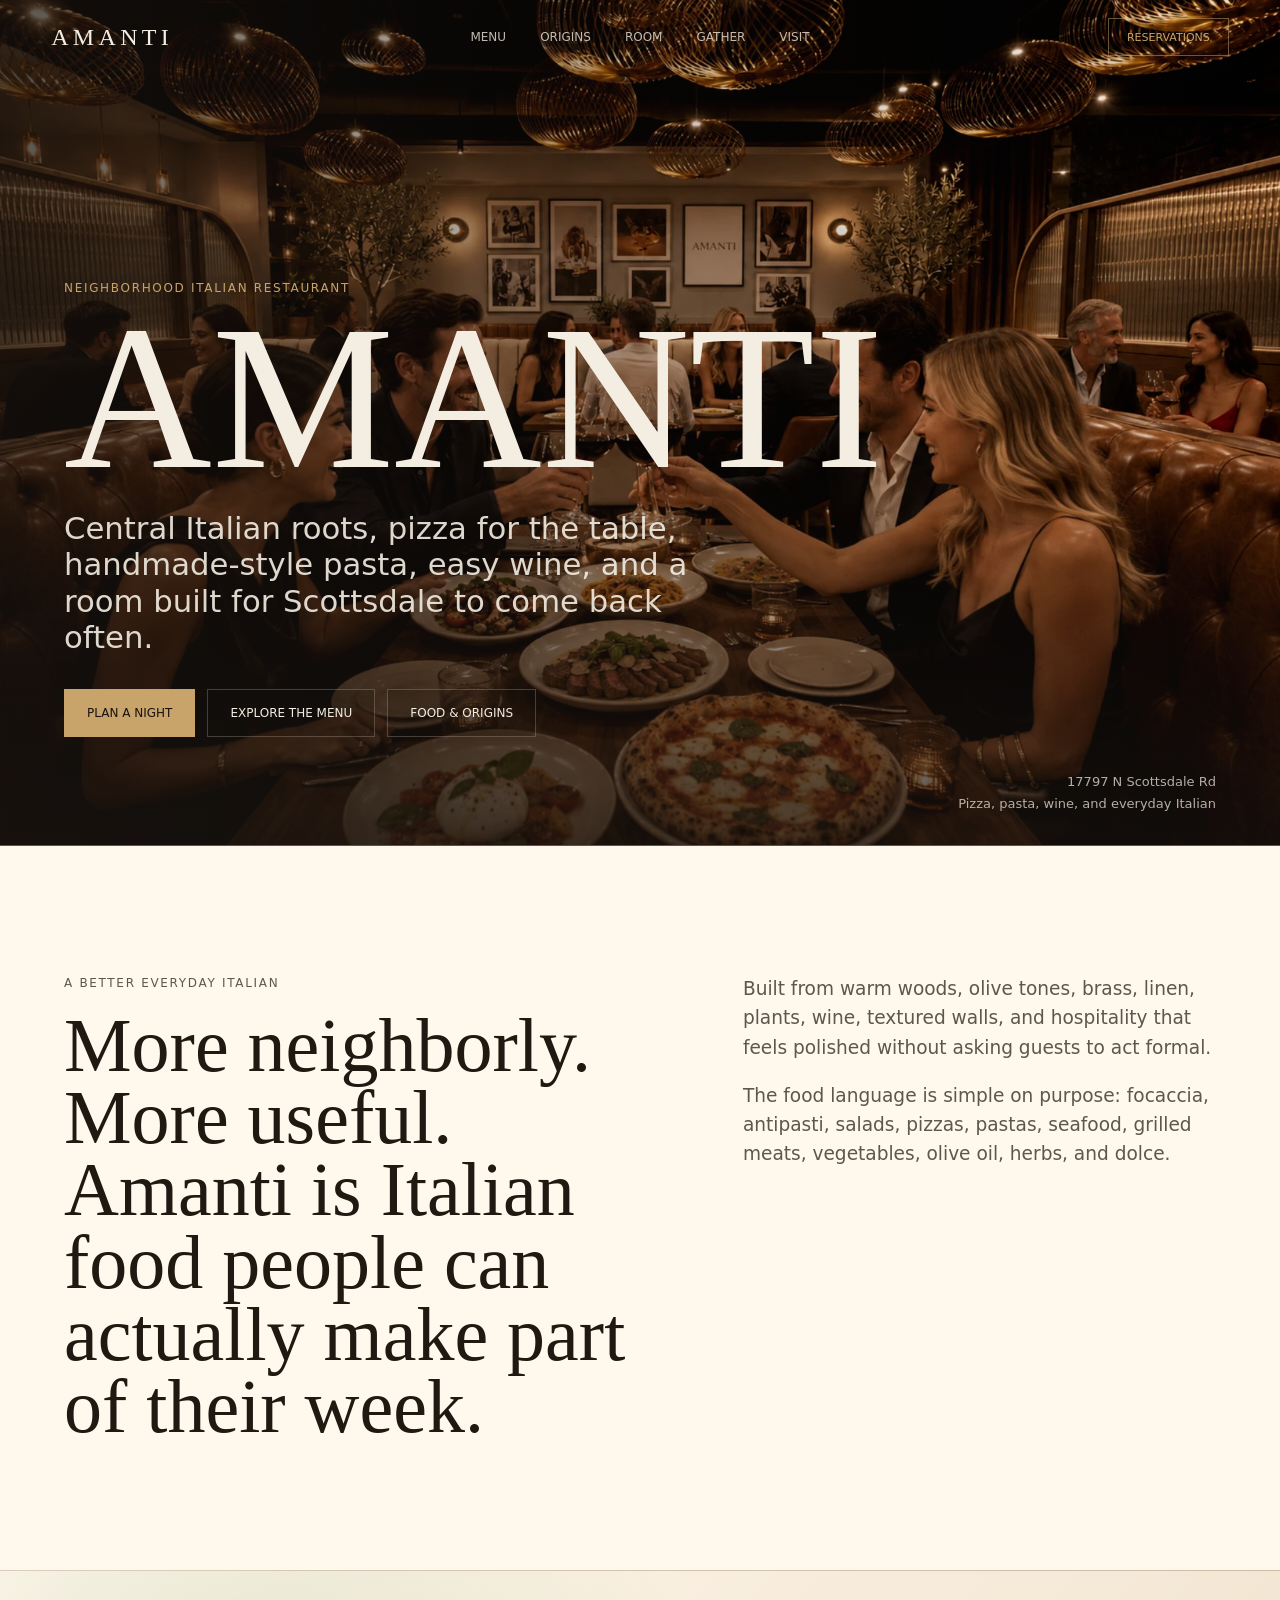
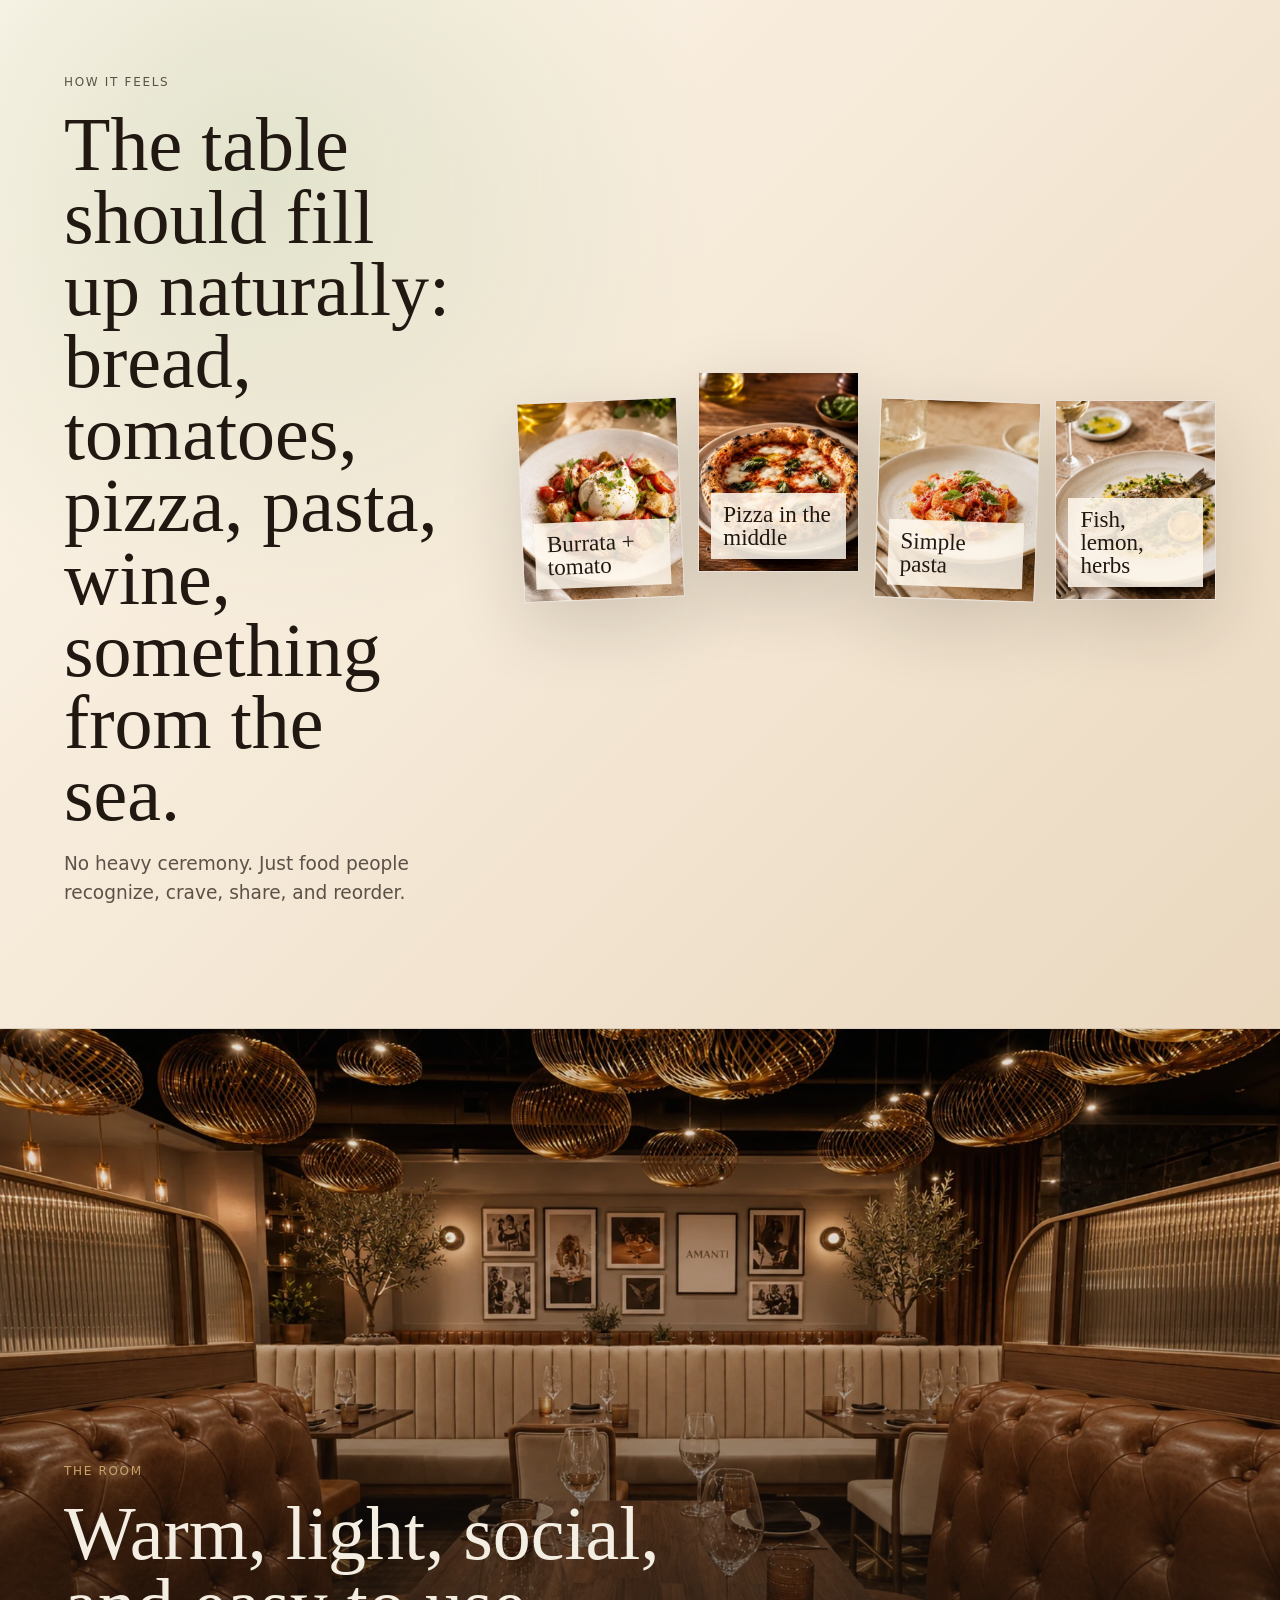
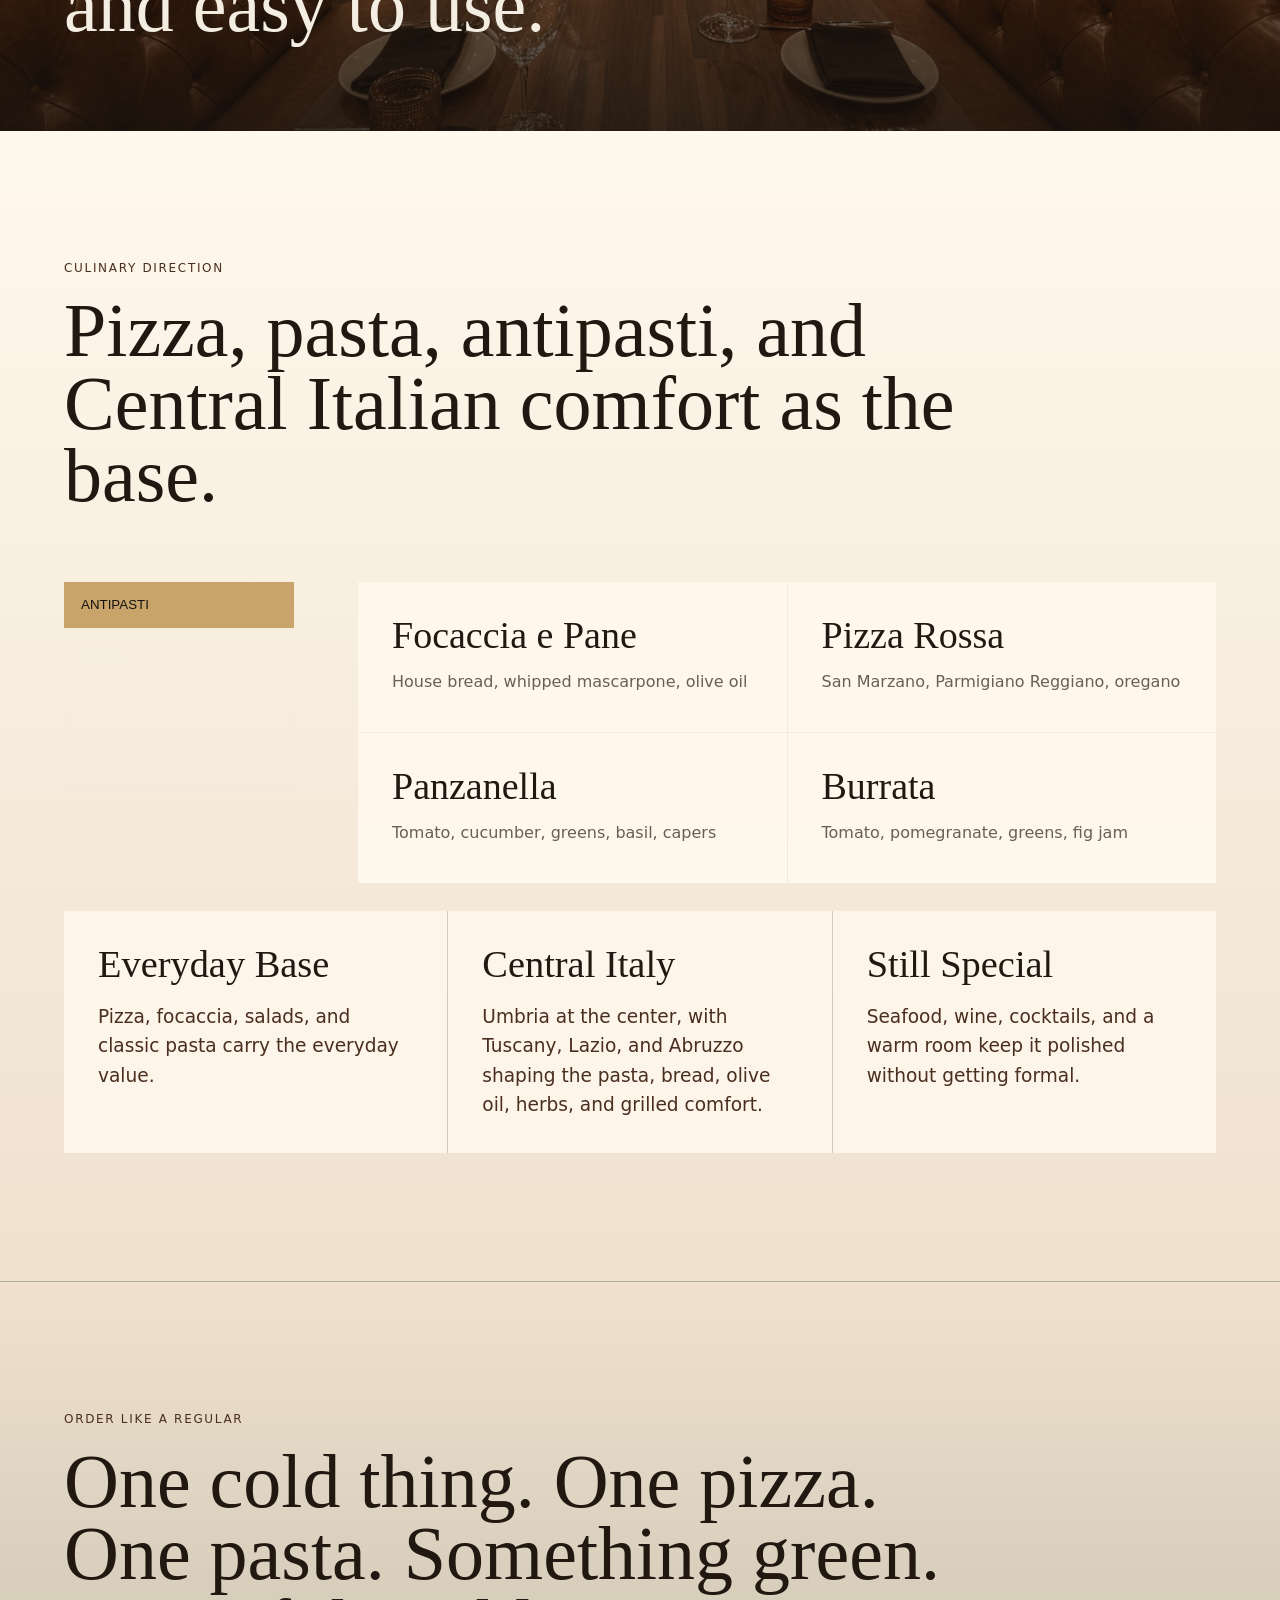
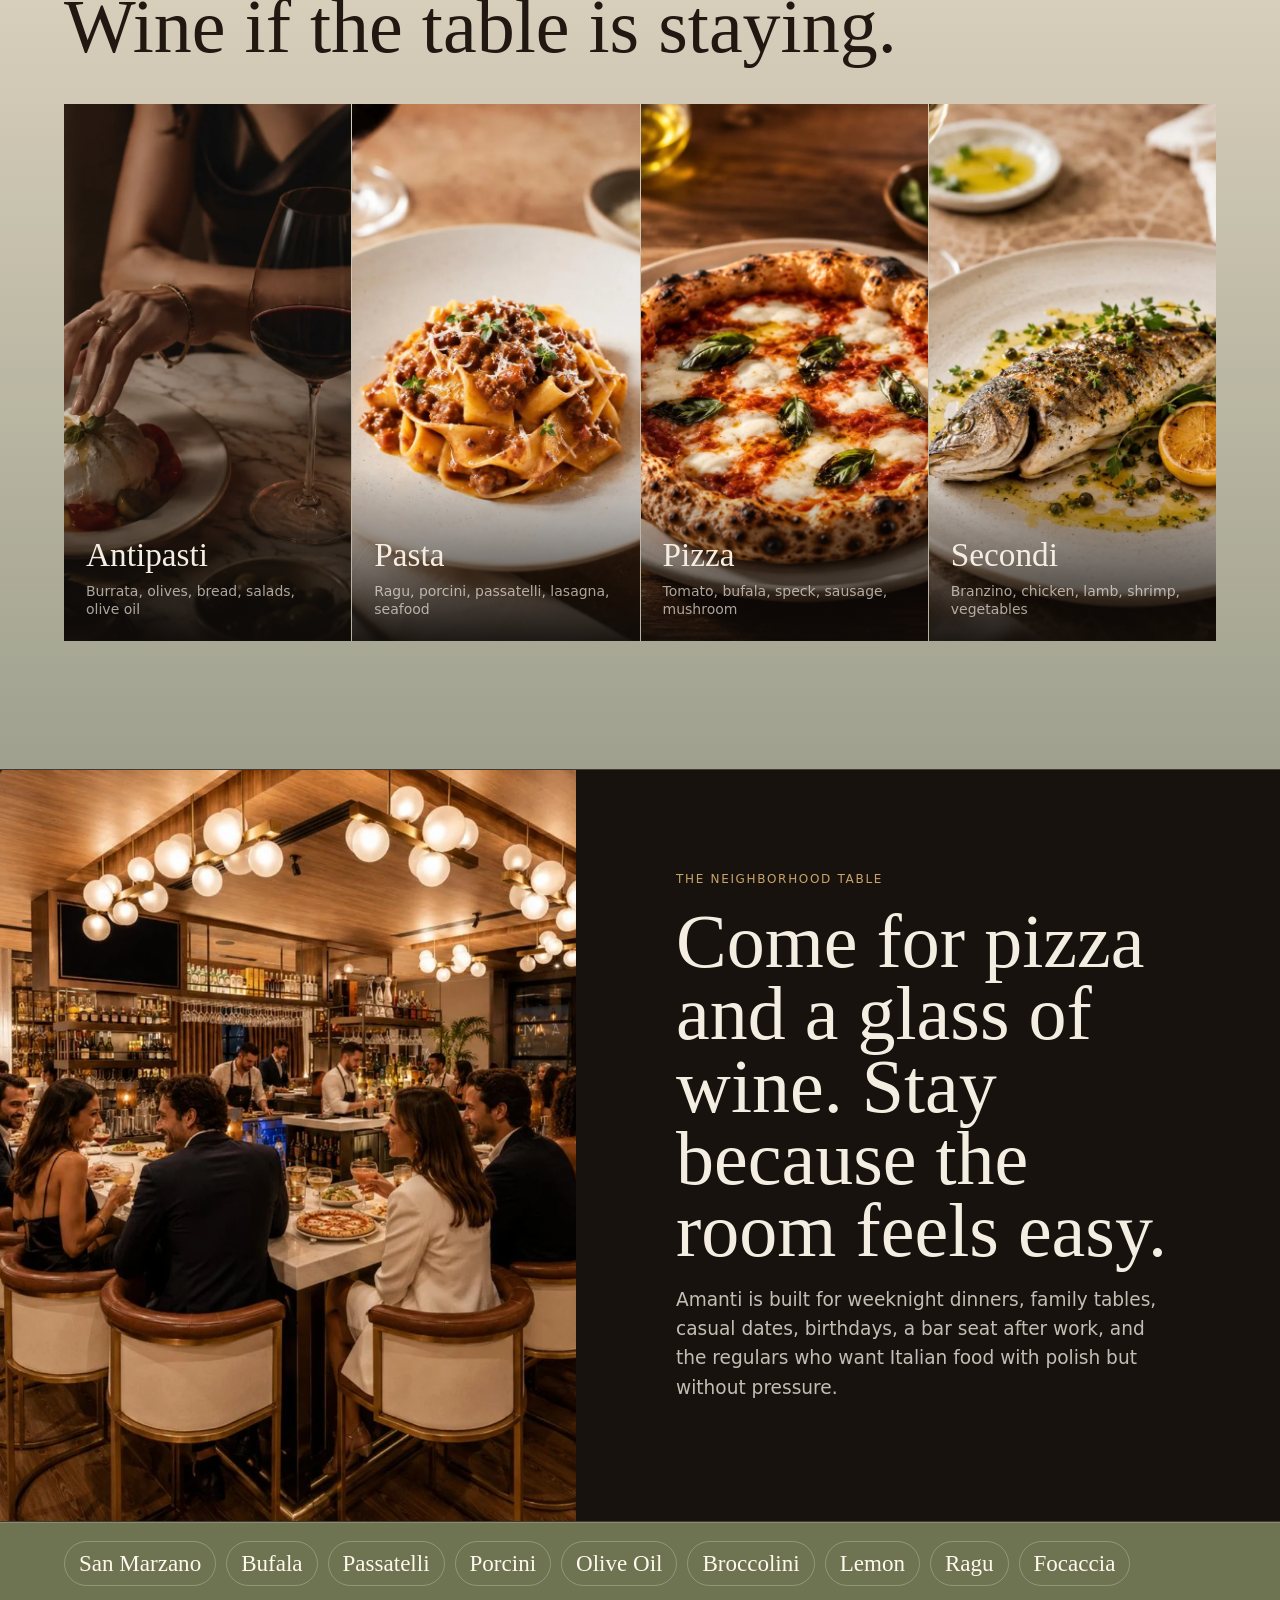
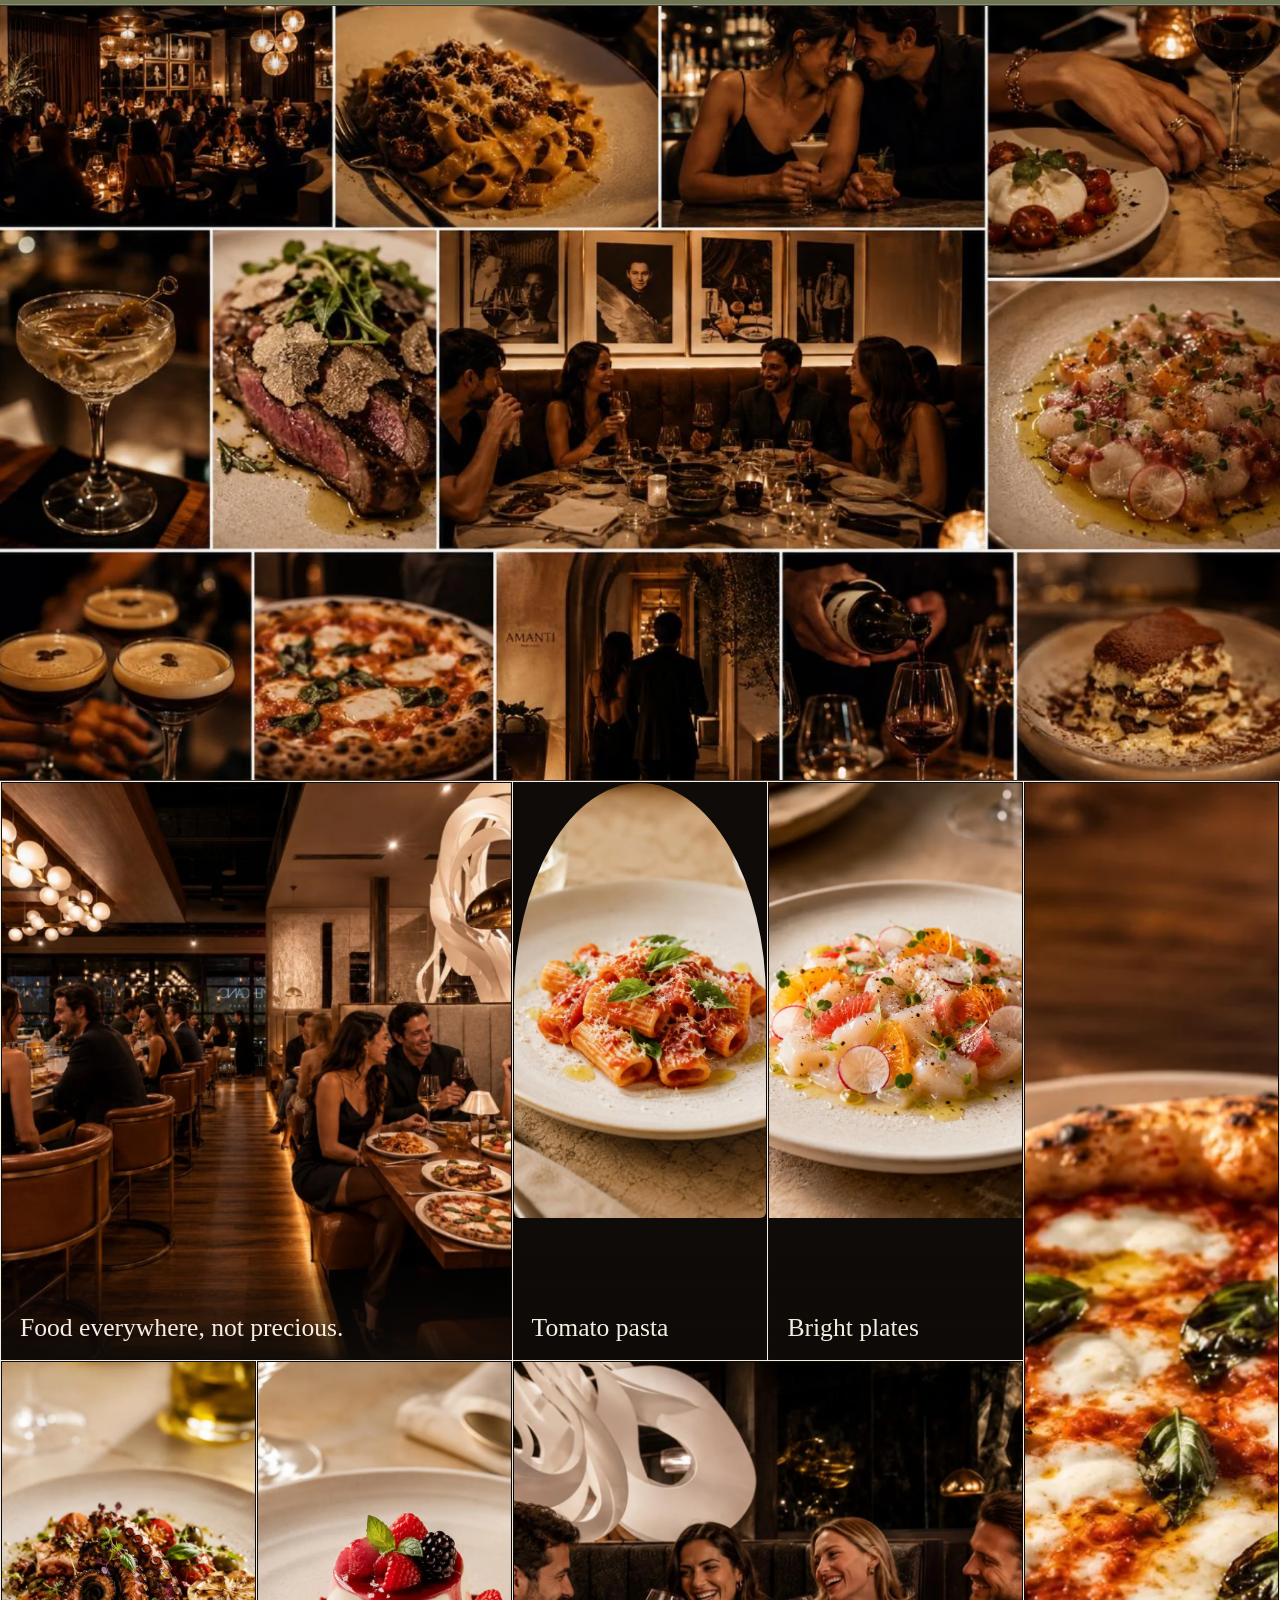
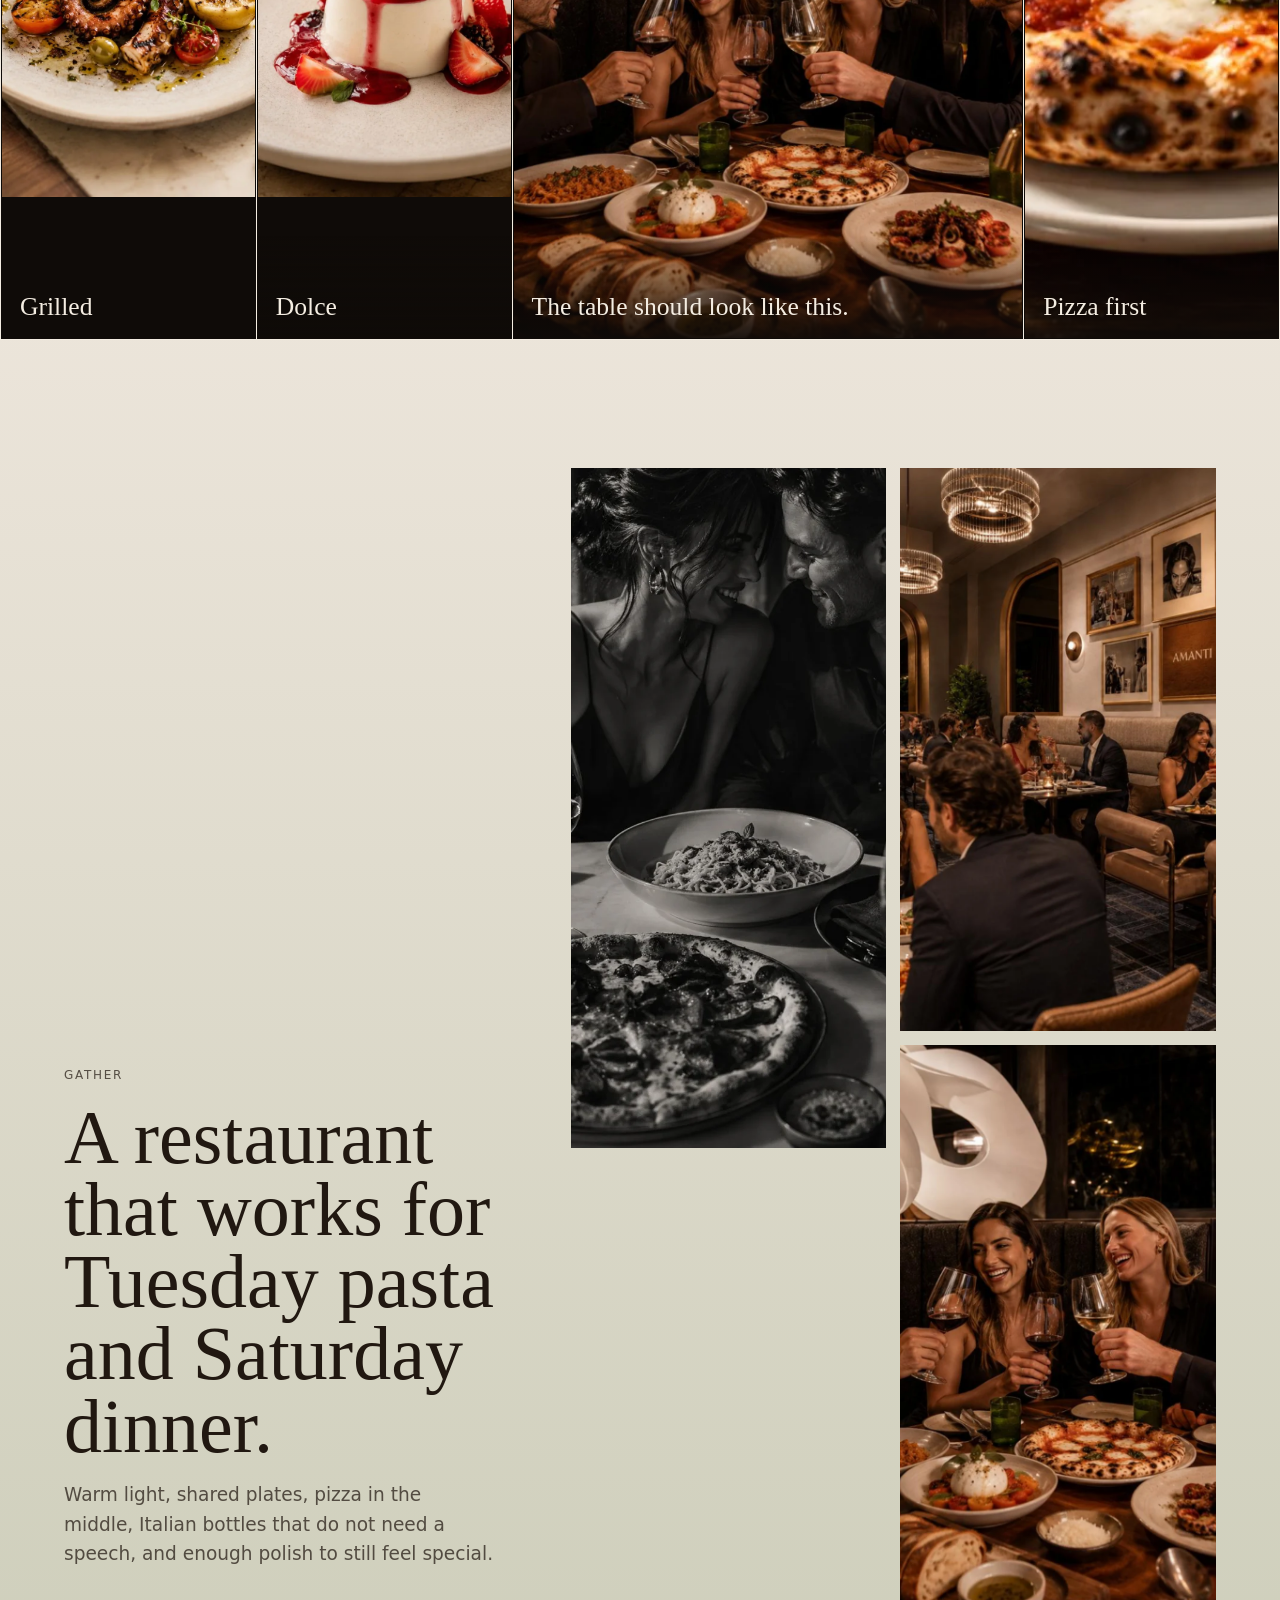
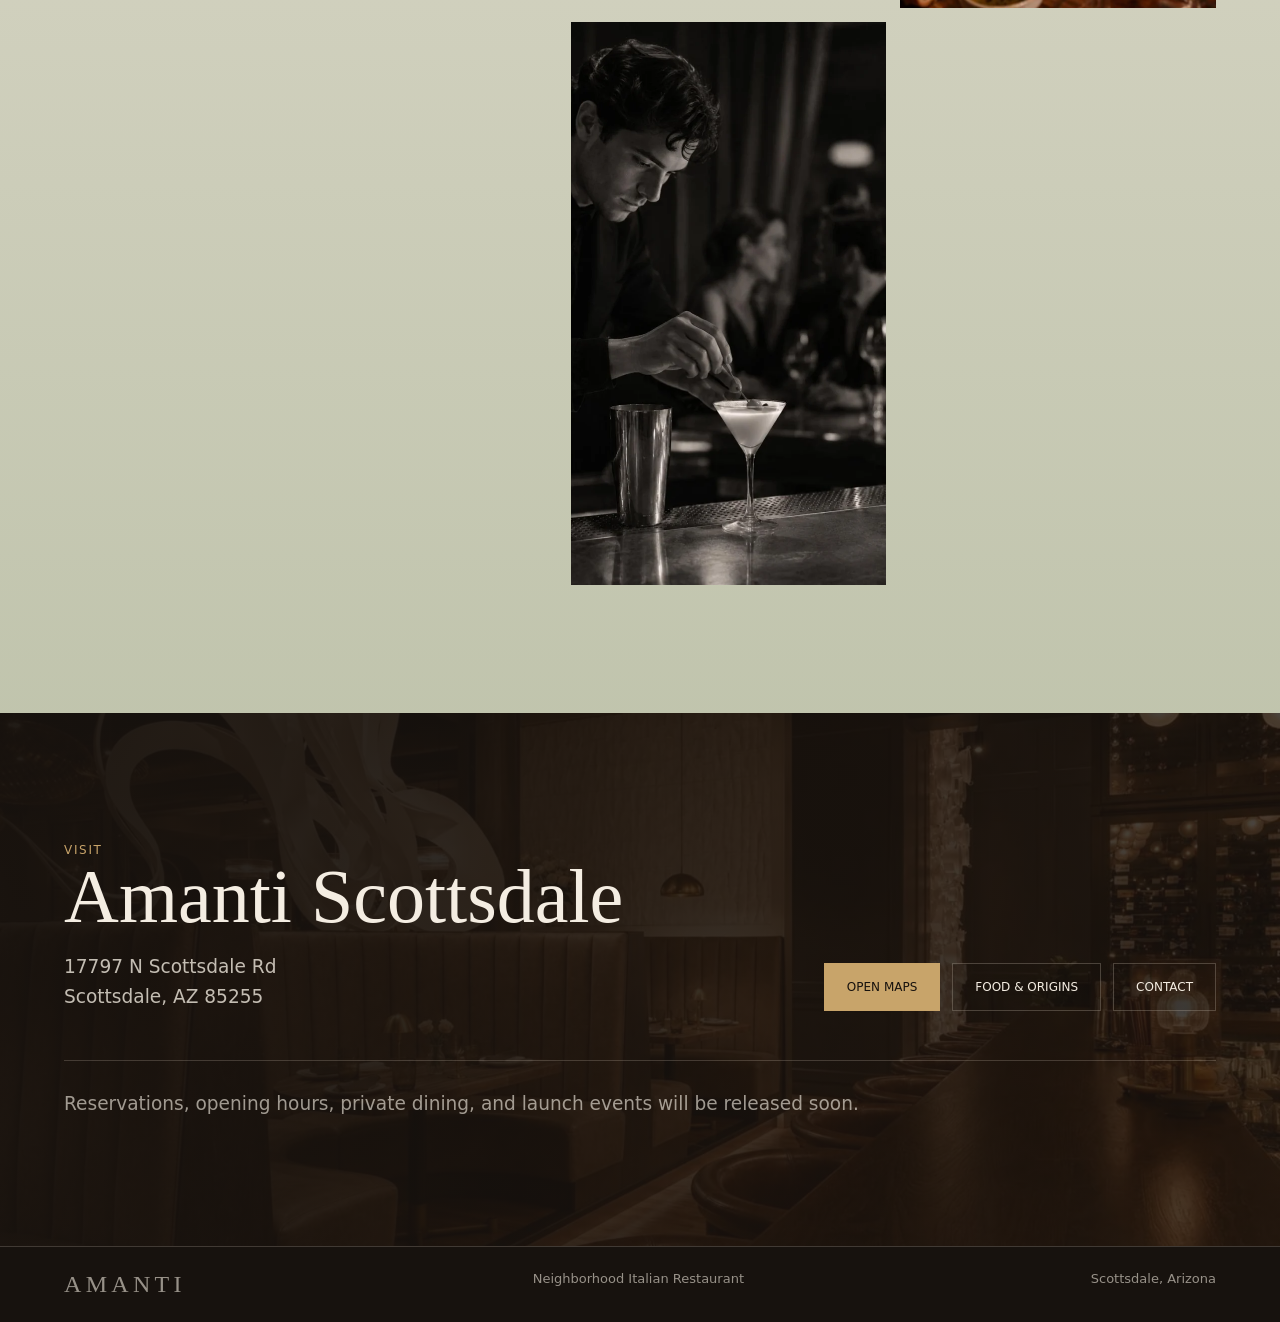
==== commit 28b97ac9: "Correct Amanti central Italian origins" ====
--- a/index.html
+++ b/index.html
@@ -135,7 +135,7 @@
       </div>
       <div class="menu-note-grid" aria-label="Amanti menu point of view">
         <article><span>Everyday Base</span><p>Pizza, focaccia, salads, and classic pasta carry the everyday value.</p></article>
-        <article><span>Central Italy</span><p>Passatelli, ragu, grilled meats, olive oil, herbs, and simple comfort.</p></article>
+        <article><span>Central Italy</span><p>Umbria at the center, with Tuscany, Lazio, and Abruzzo shaping the pasta, bread, olive oil, herbs, and grilled comfort.</p></article>
         <article><span>Still Special</span><p>Seafood, wine, cocktails, and a warm room keep it polished without getting formal.</p></article>
       </div>
     </section>
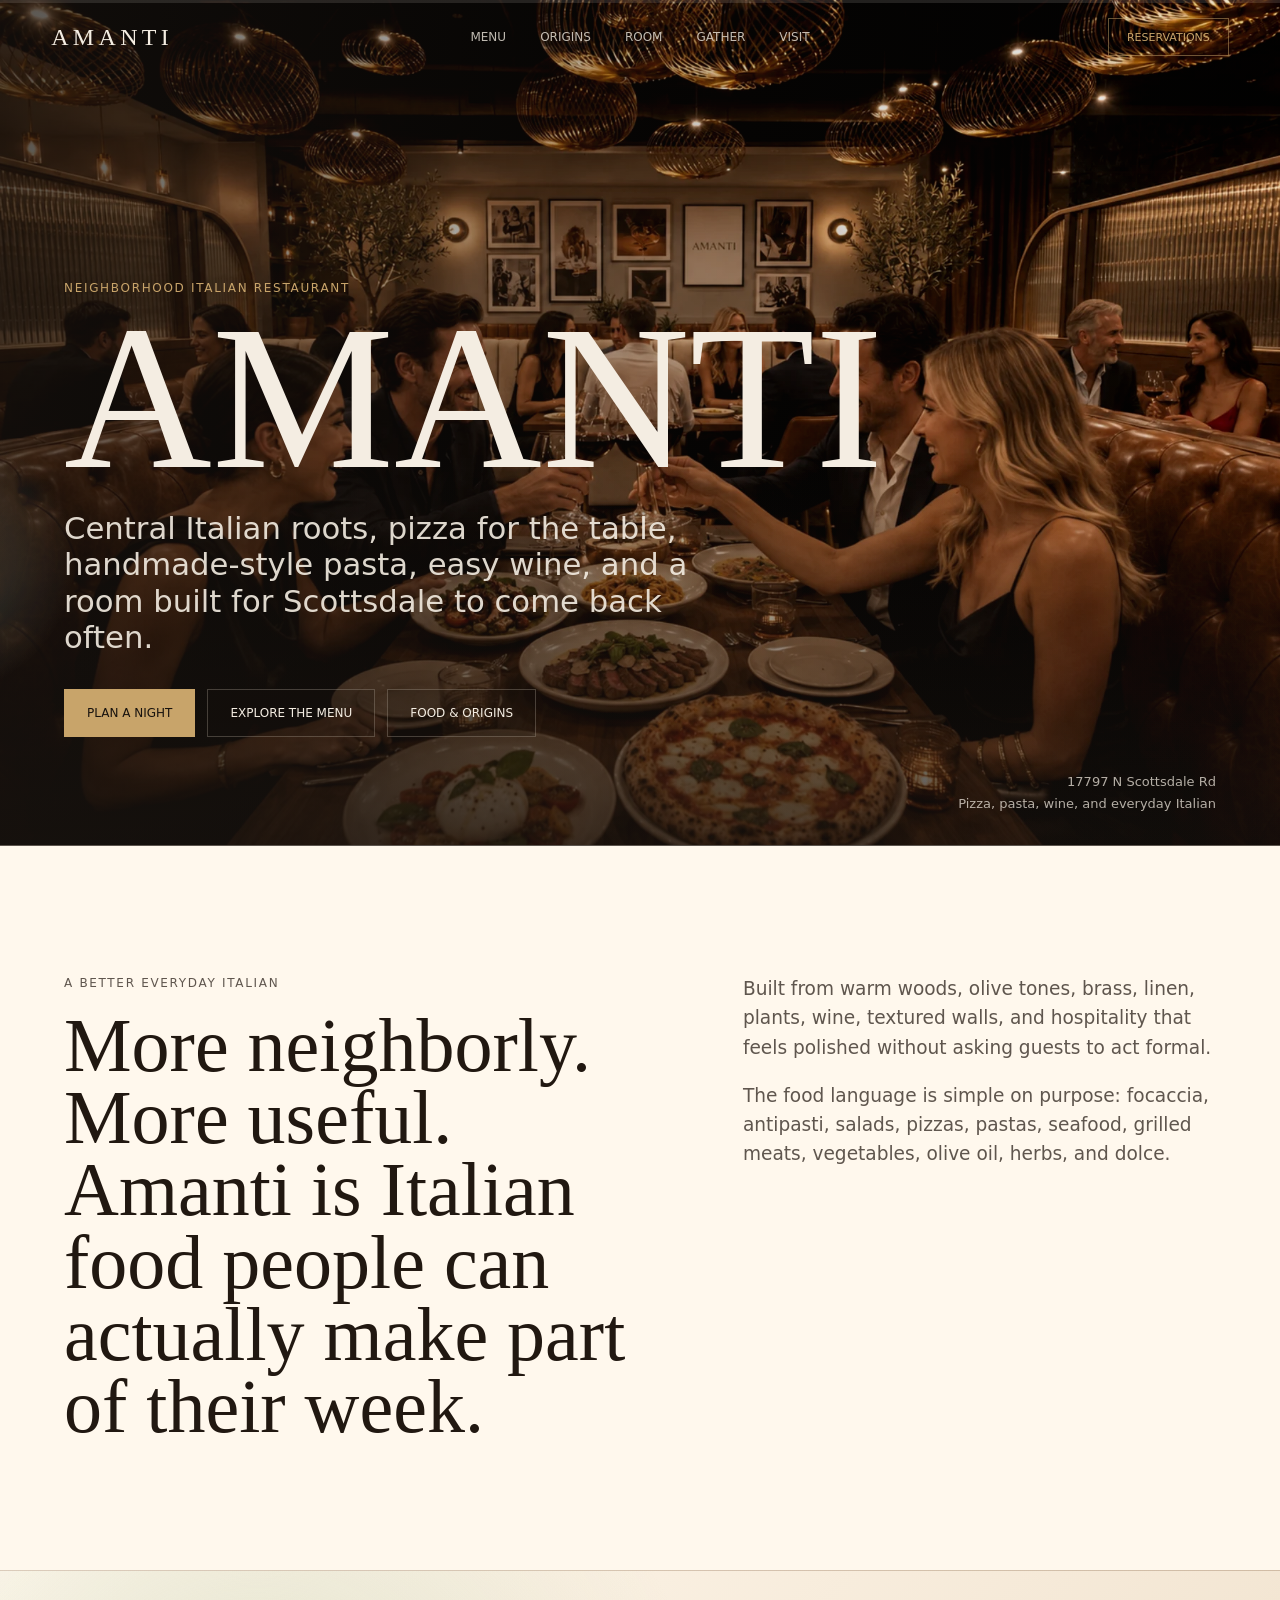
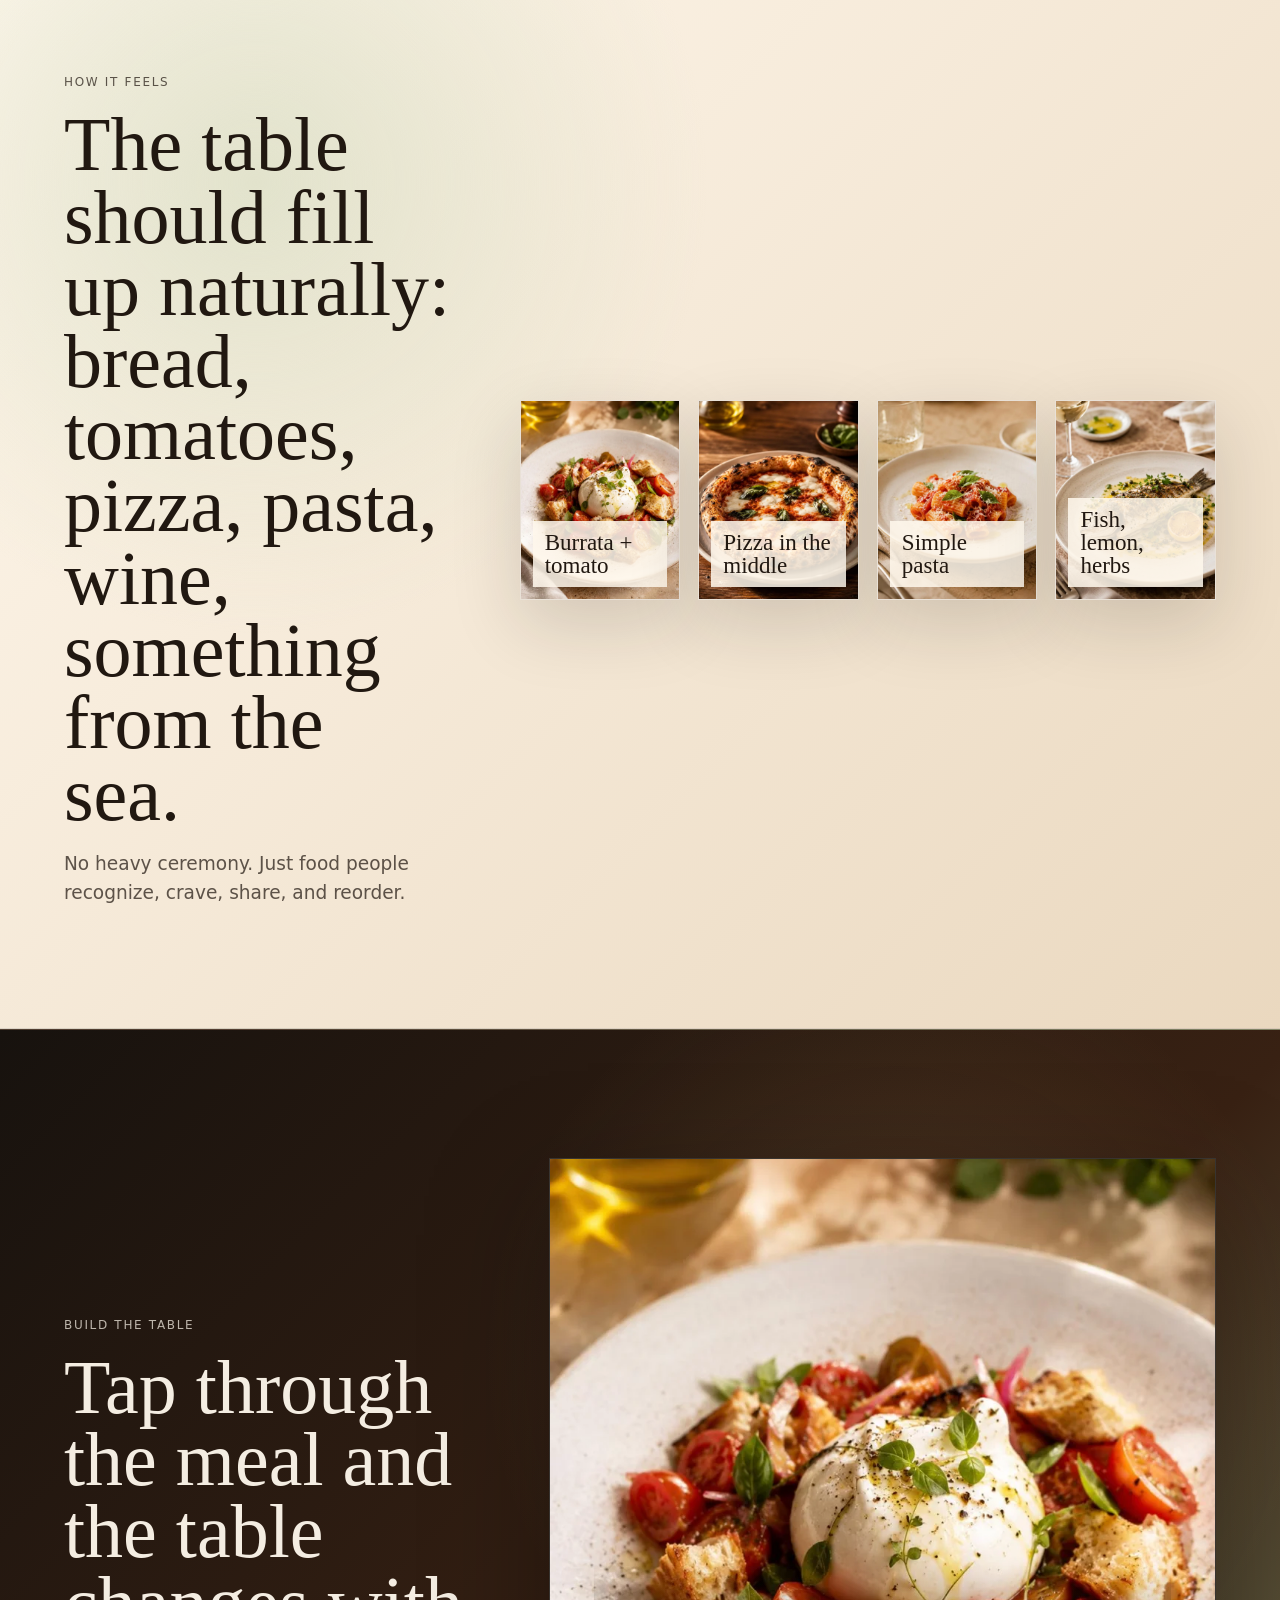
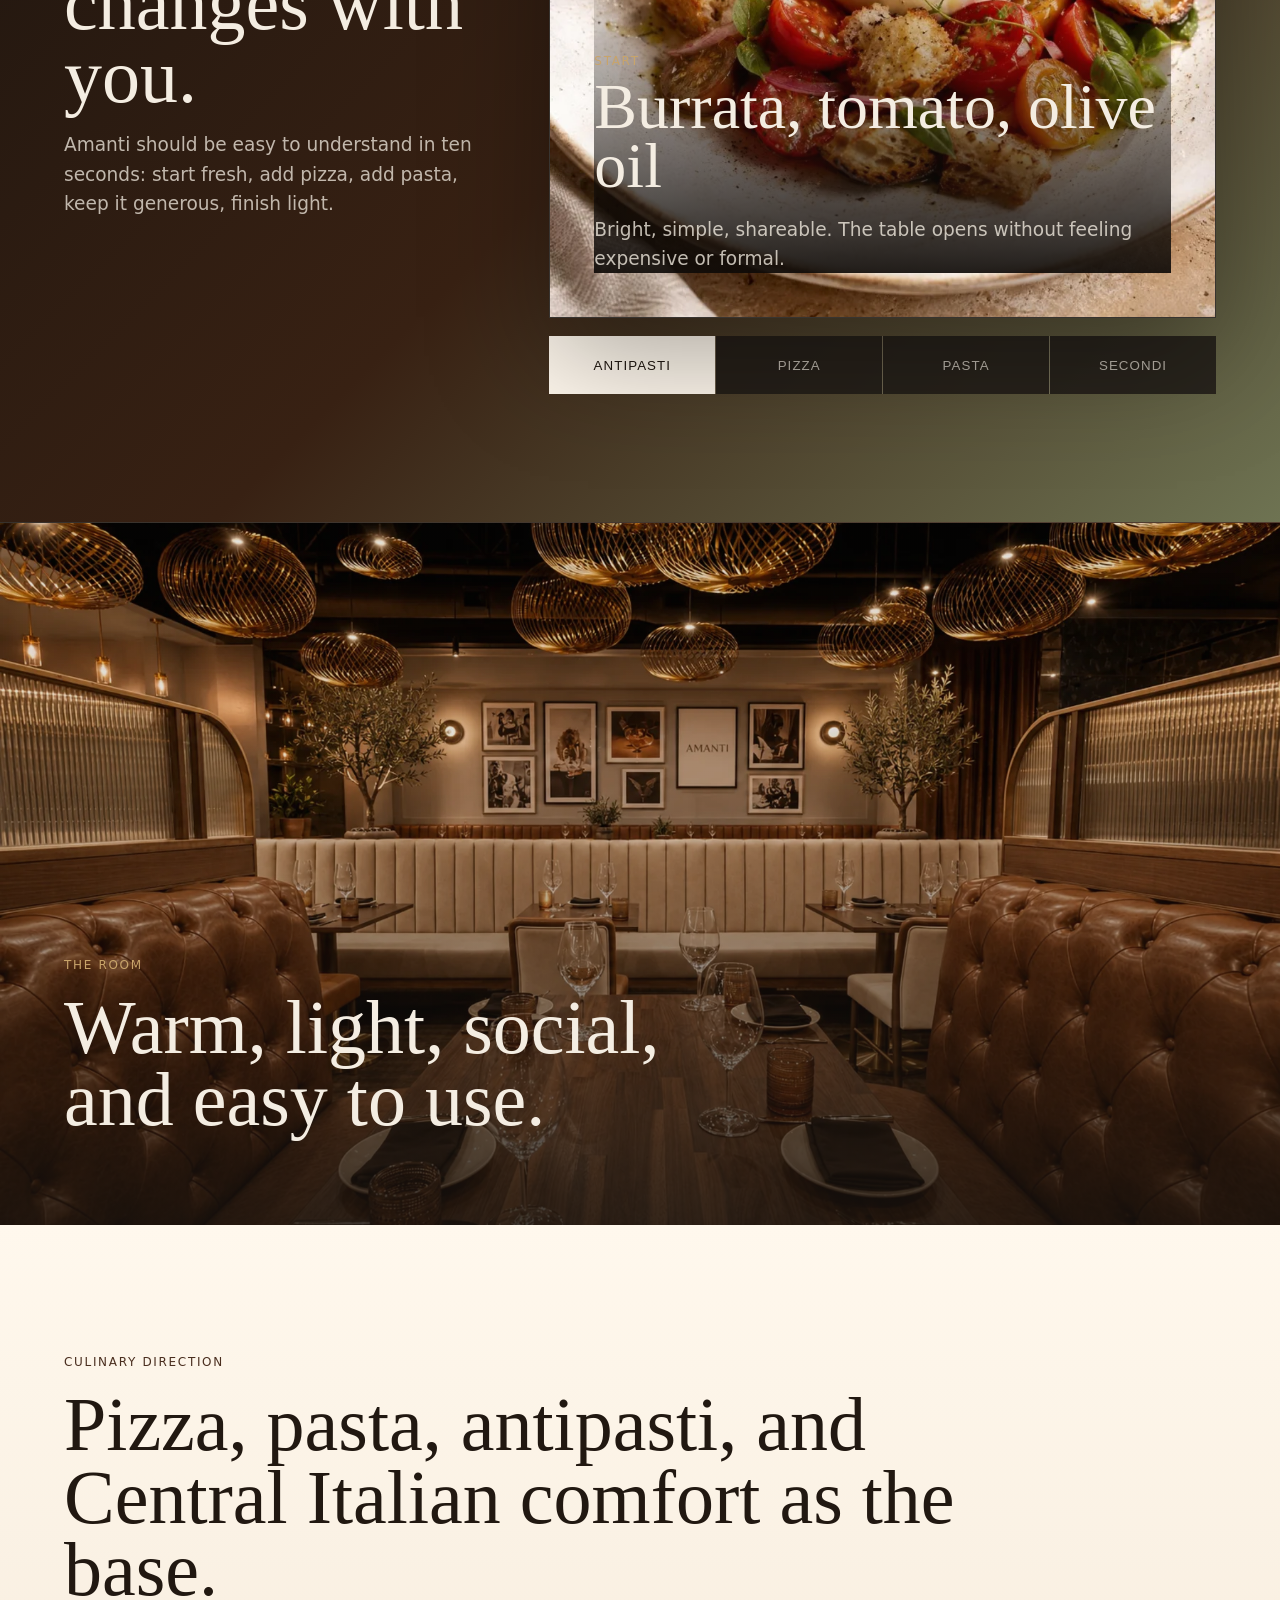
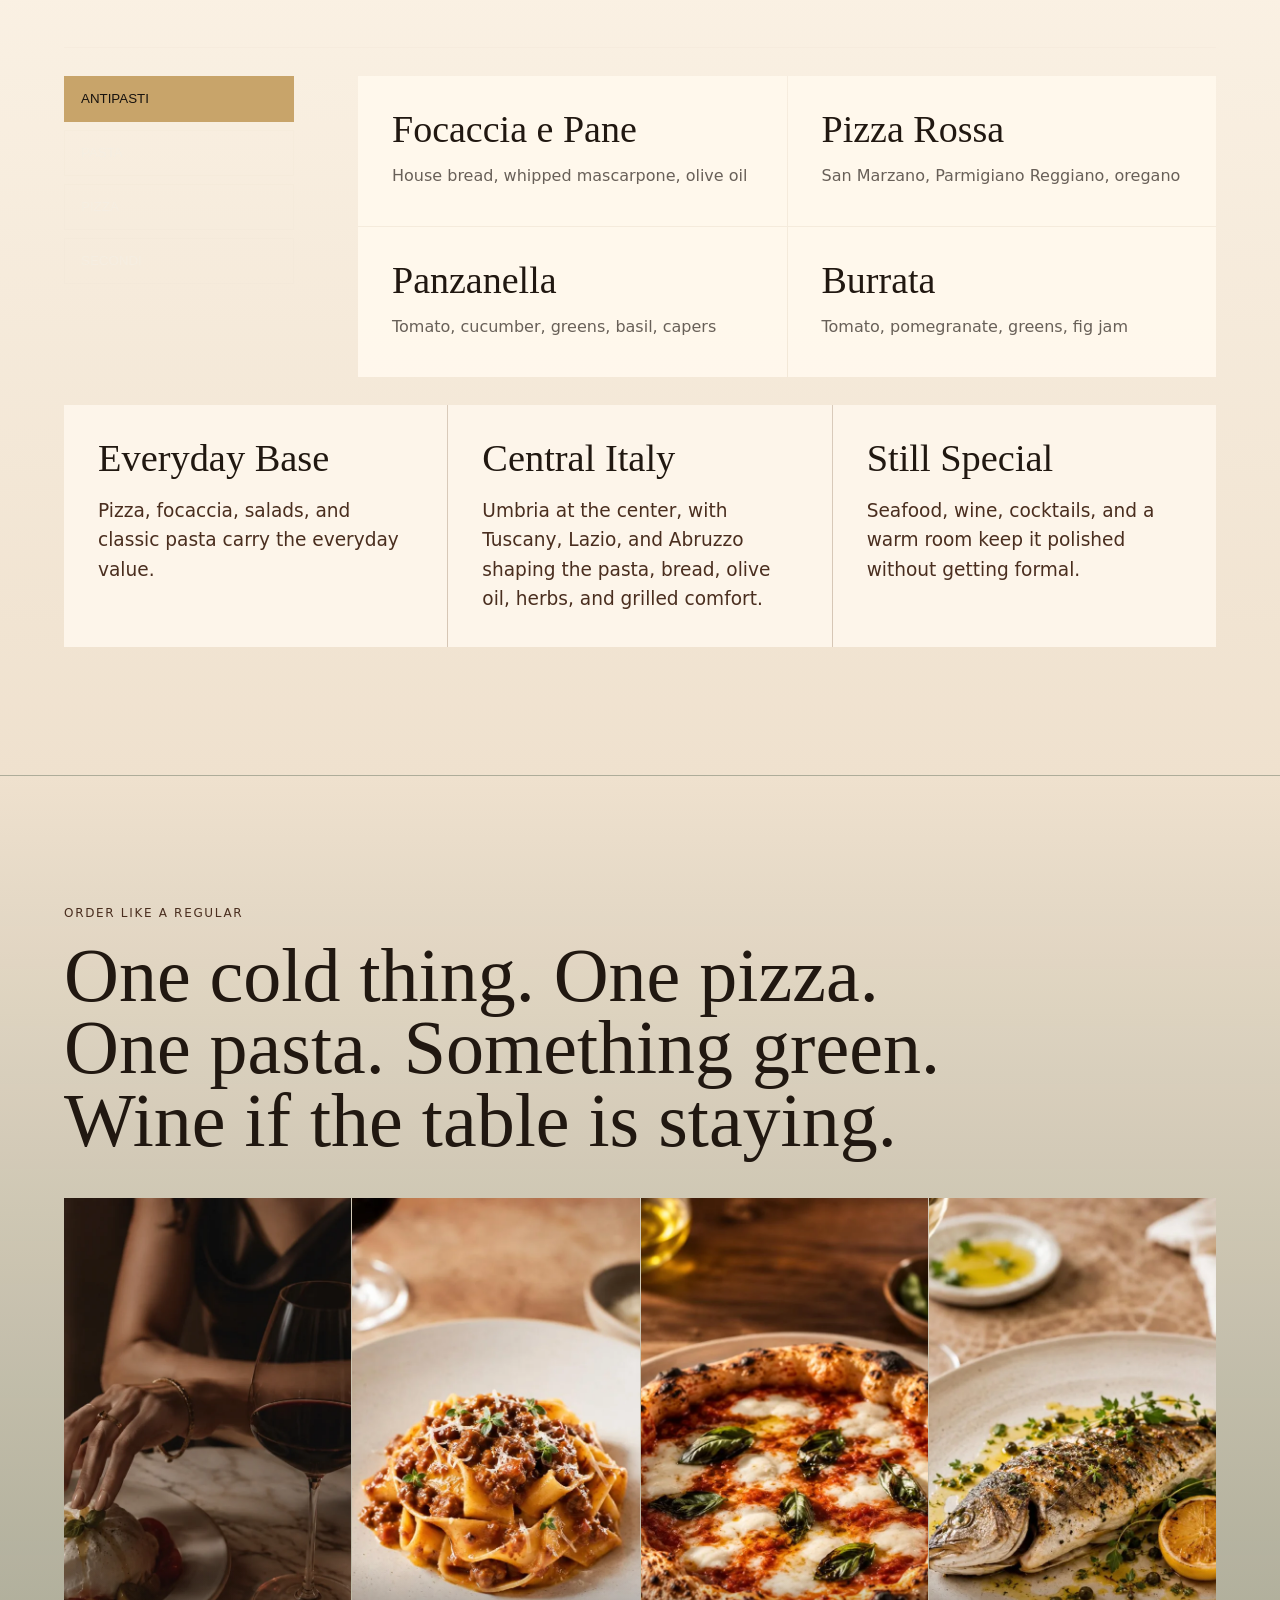
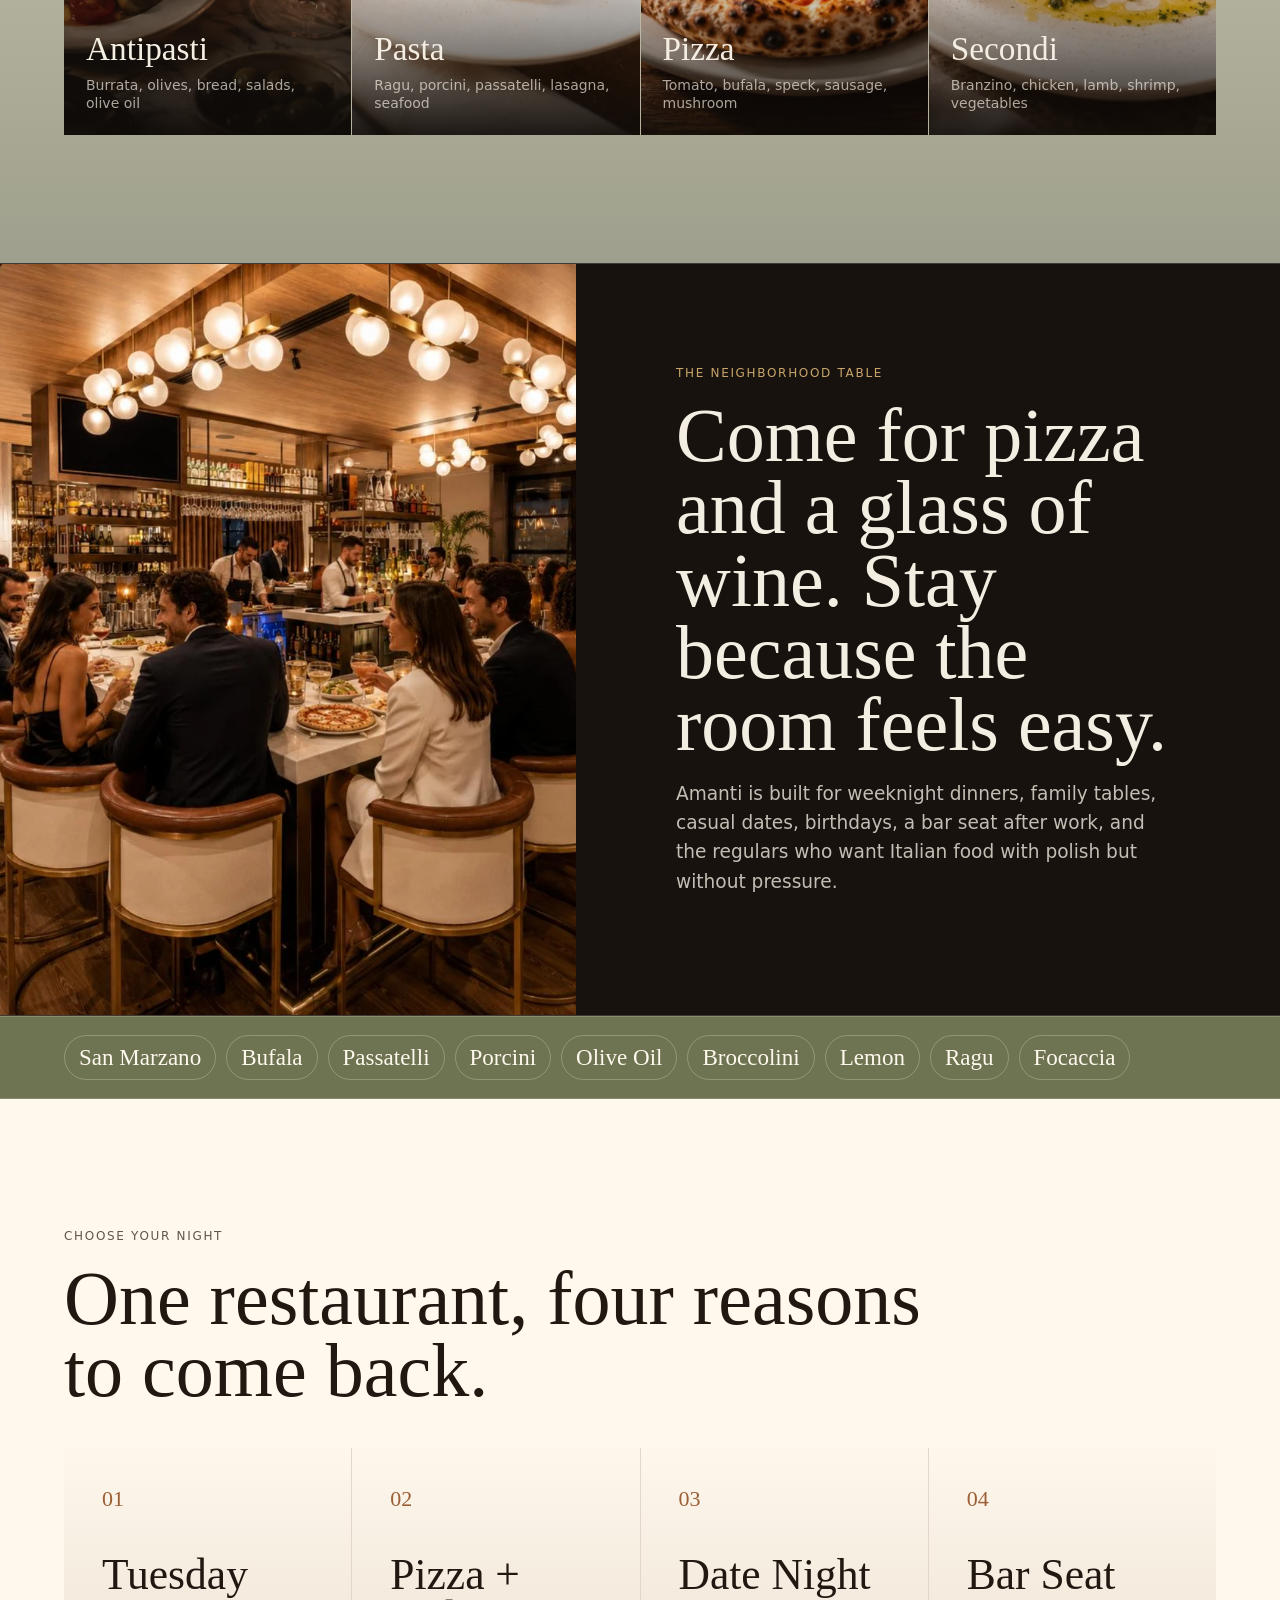
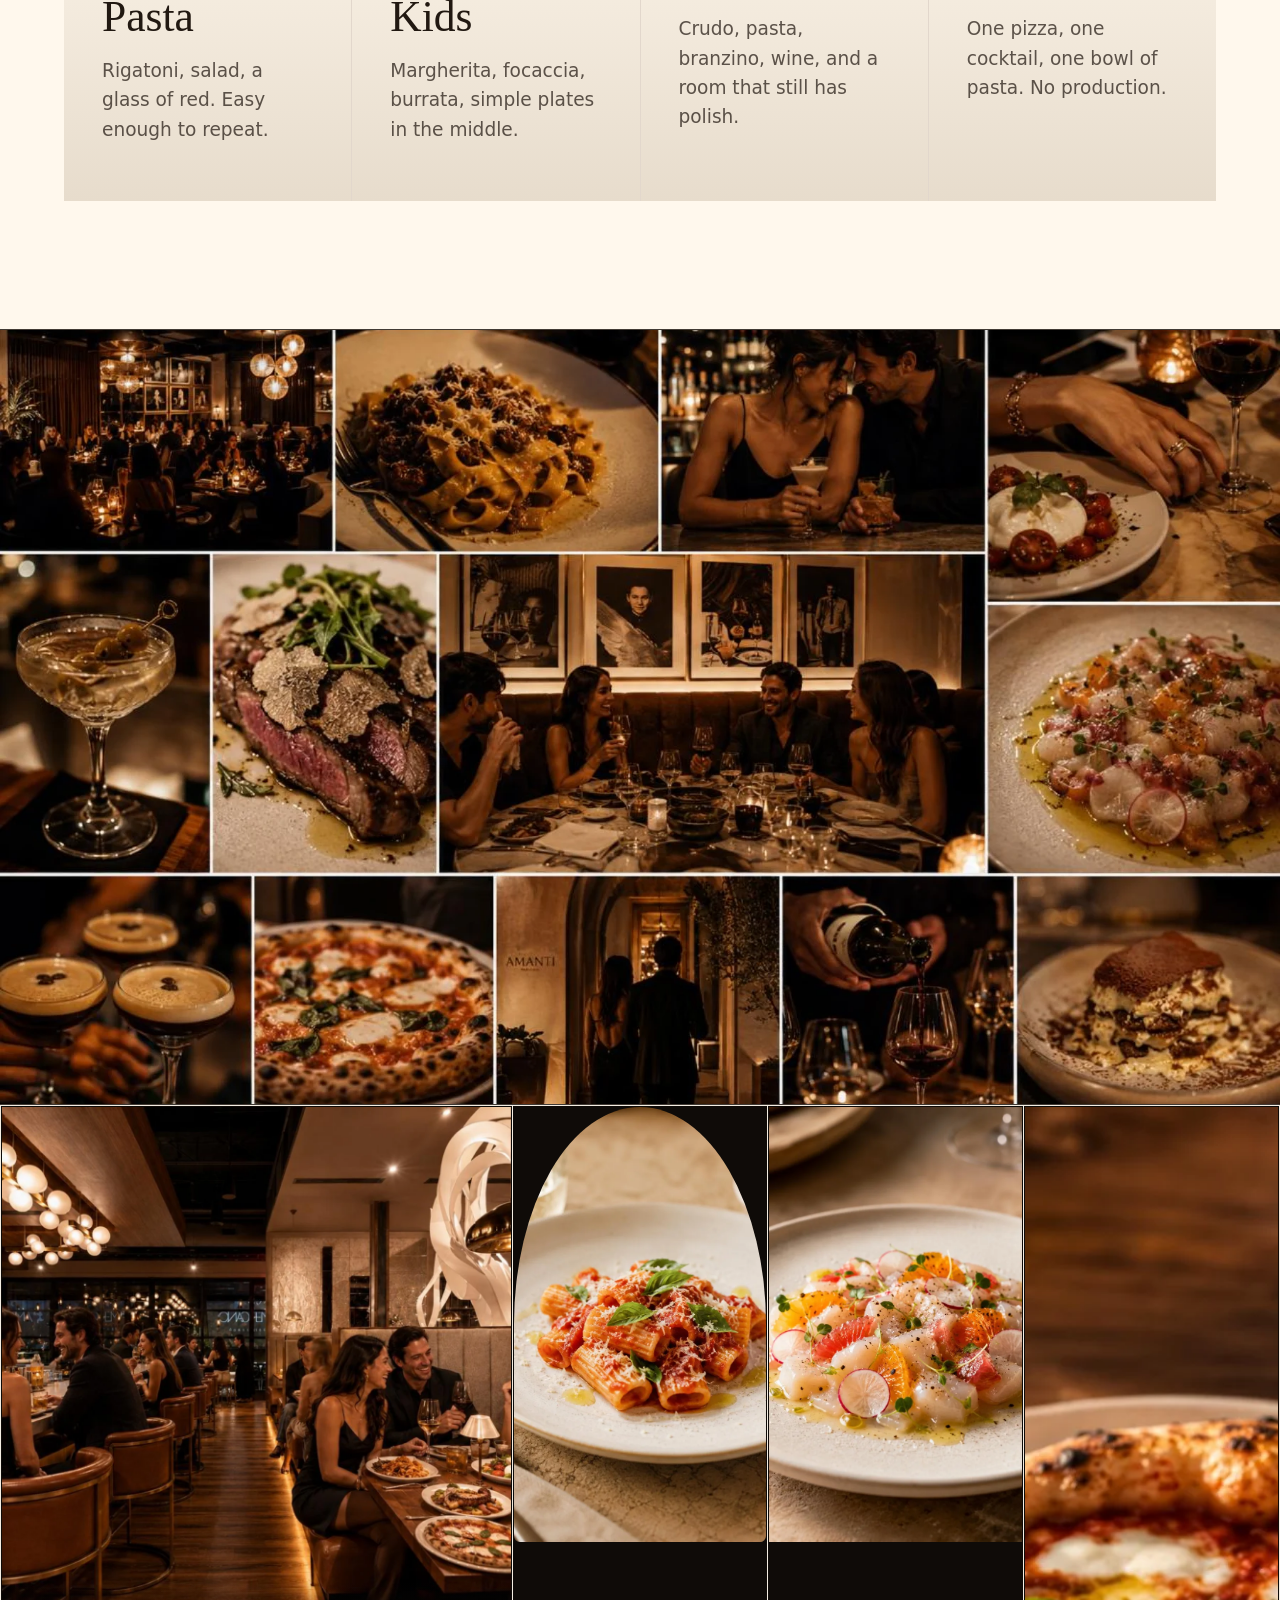
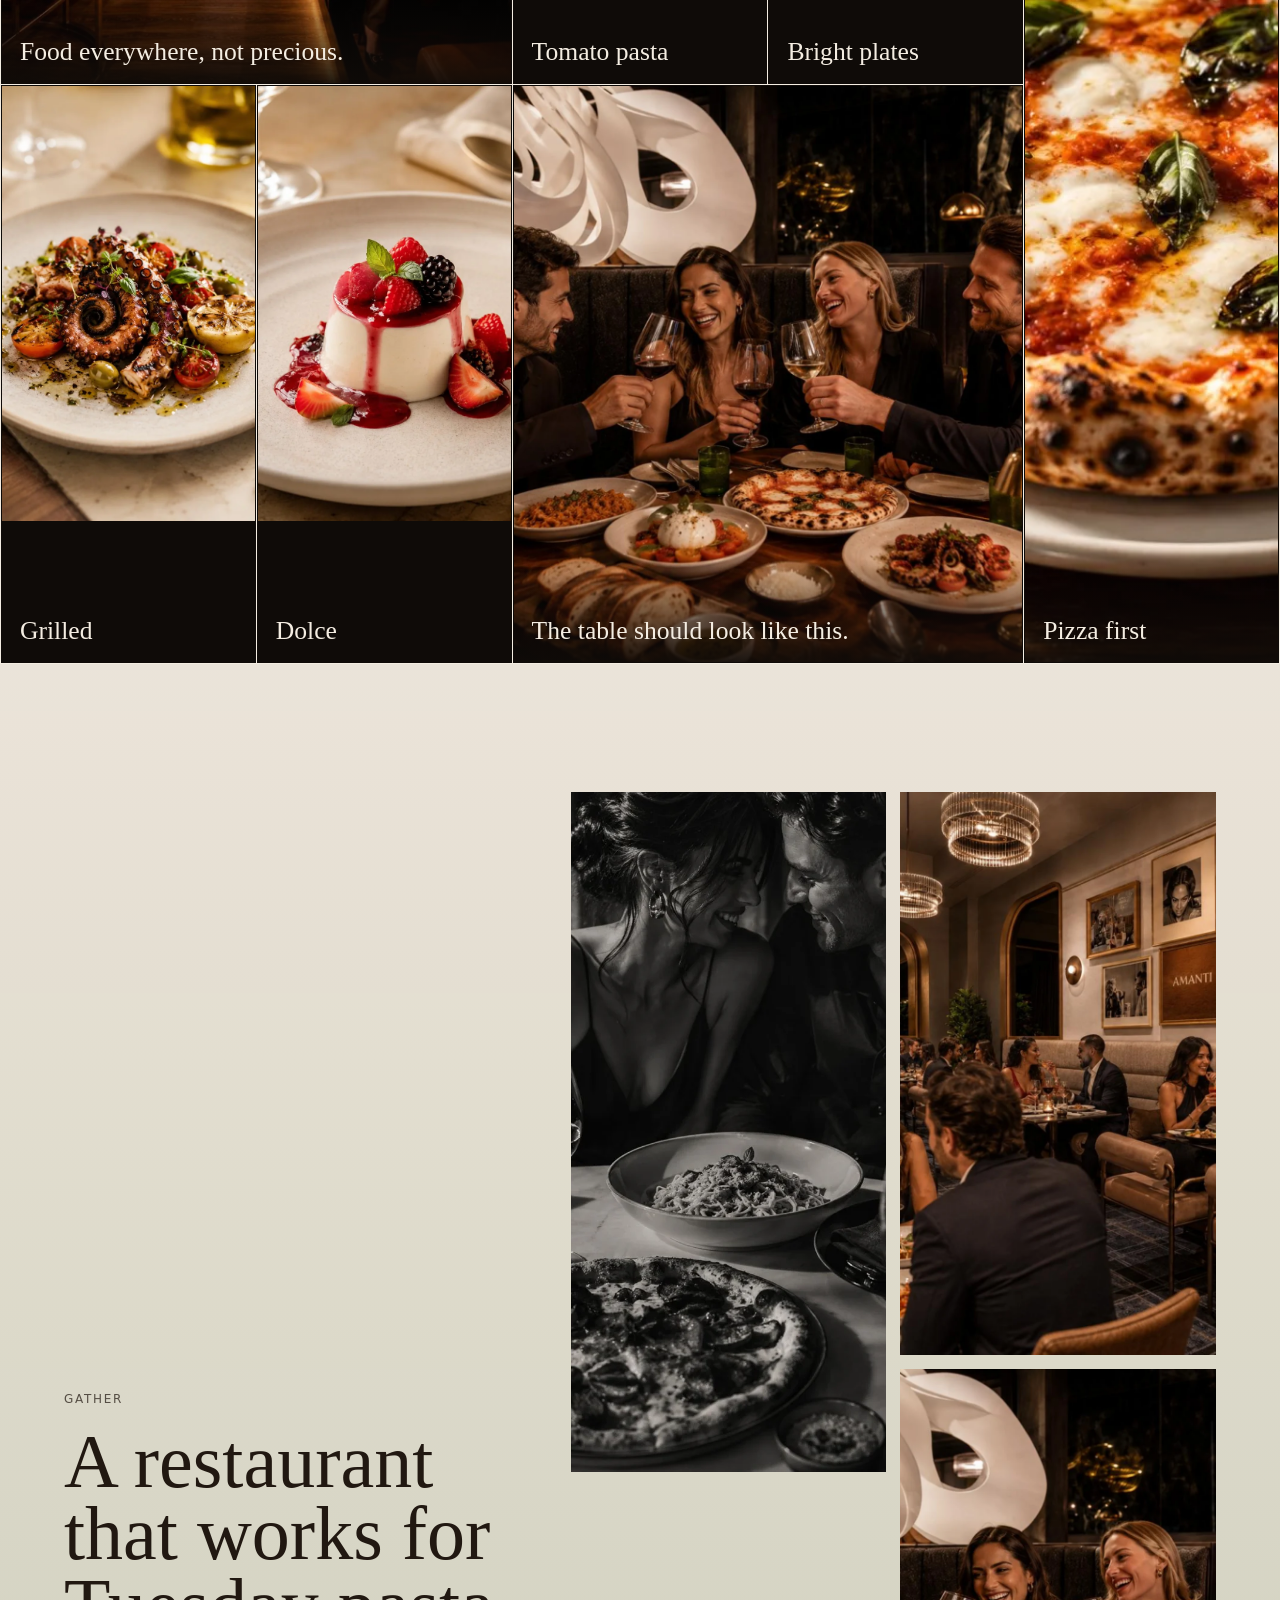
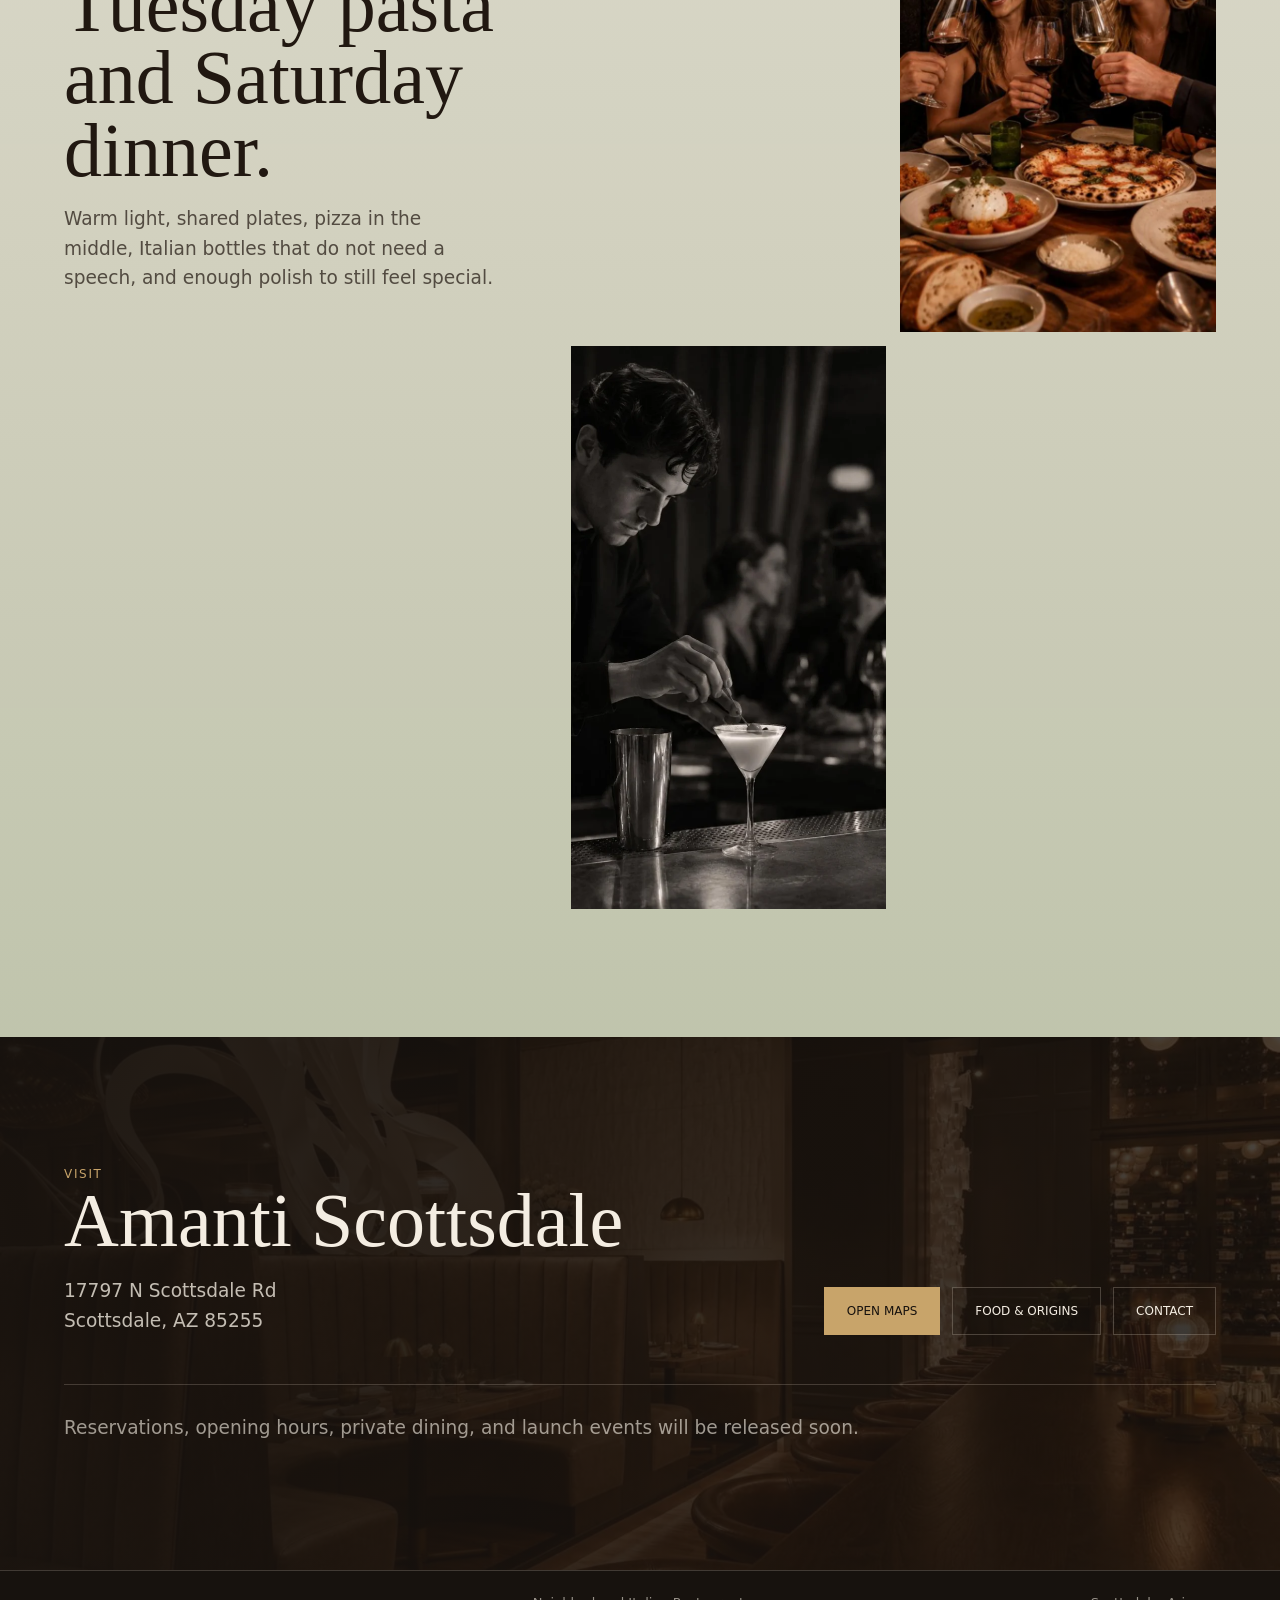
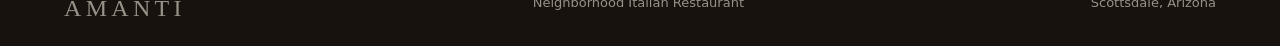
==== commit 521612f6: "Add immersive Amanti browsing experience" ====
--- a/index.html
+++ b/index.html
@@ -15,6 +15,8 @@
   <link rel="stylesheet" href="styles.css">
 </head>
 <body>
+  <div class="ambient-light" aria-hidden="true"></div>
+  <div class="scroll-meter" aria-hidden="true"><span data-scroll-meter></span></div>
   <header class="site-header" data-header>
     <a class="brand" href="#top" aria-label="Amanti home">AMANTI</a>
     <nav aria-label="Primary">
@@ -84,6 +86,30 @@
       </div>
     </section>
 
+    <section class="interactive-table" aria-label="Build an Amanti table">
+      <div class="interactive-copy">
+        <p class="eyebrow">Build The Table</p>
+        <h2>Tap through the meal and the table changes with you.</h2>
+        <p>Amanti should be easy to understand in ten seconds: start fresh, add pizza, add pasta, keep it generous, finish light.</p>
+      </div>
+      <div class="table-stage">
+        <div class="plate-frame">
+          <img data-table-image src="assets/burrata-tomato.webp" alt="Burrata with tomatoes, basil, olive oil, and toasted bread">
+          <div class="plate-label">
+            <span data-table-kicker>Start</span>
+            <strong data-table-title>Burrata, tomato, olive oil</strong>
+            <p data-table-copy>Bright, simple, shareable. The table opens without feeling expensive or formal.</p>
+          </div>
+        </div>
+        <div class="table-choices" role="tablist" aria-label="Choose the Amanti table moment">
+          <button class="active" type="button" data-table-choice data-image="assets/burrata-tomato.webp" data-kicker="Start" data-title="Burrata, tomato, olive oil" data-copy="Bright, simple, shareable. The table opens without feeling expensive or formal.">Antipasti</button>
+          <button type="button" data-table-choice data-image="assets/margherita-pizza.webp" data-kicker="Middle" data-title="Margherita, sausage, broccolini" data-copy="Pizza is the approachable base: useful for families, regulars, bar seats, and weeknight dinners.">Pizza</button>
+          <button type="button" data-table-choice data-image="assets/rigatoni-tomato.webp" data-kicker="Comfort" data-title="Tomato pasta, ragu, passatelli" data-copy="Central Italian comfort. Familiar enough to crave, rooted enough to mean something.">Pasta</button>
+          <button type="button" data-table-choice data-image="assets/branzino-lemon.webp" data-kicker="Still Special" data-title="Branzino, lemon, herbs" data-copy="The ceiling stays high with seafood, wine, and larger plates that keep the room polished.">Secondi</button>
+        </div>
+      </div>
+    </section>
+
     <section class="image-band" id="room" aria-label="Amanti dining room">
       <img src="assets/dining-room.webp" alt="Amanti dining room with leather booths, walnut tables, olive trees, and sculptural pendant lights">
       <div class="band-caption">
@@ -186,6 +212,19 @@
       <span>Focaccia</span>
     </section>
 
+    <section class="night-paths" aria-label="Ways to use Amanti">
+      <div class="section-heading">
+        <p class="eyebrow">Choose Your Night</p>
+        <h2>One restaurant, four reasons to come back.</h2>
+      </div>
+      <div class="path-grid">
+        <article><span>01</span><h3>Tuesday Pasta</h3><p>Rigatoni, salad, a glass of red. Easy enough to repeat.</p></article>
+        <article><span>02</span><h3>Pizza + Kids</h3><p>Margherita, focaccia, burrata, simple plates in the middle.</p></article>
+        <article><span>03</span><h3>Date Night</h3><p>Crudo, pasta, branzino, wine, and a room that still has polish.</p></article>
+        <article><span>04</span><h3>Bar Seat</h3><p>One pizza, one cocktail, one bowl of pasta. No production.</p></article>
+      </div>
+    </section>
+
     <section class="experience-band" aria-label="Amanti dining experience">
       <img src="assets/amanti-experience-collage.webp" alt="Amanti collage of dining room, cocktails, group dinner, wine service, entrance, pasta, pizza, steak, crudo, burrata, and dessert">
     </section>
--- a/styles.css
+++ b/styles.css
@@ -31,6 +31,35 @@
   letter-spacing: 0;
 }
 
+.ambient-light {
+  position: fixed;
+  inset: auto auto 0 0;
+  z-index: 100;
+  width: 280px;
+  height: 280px;
+  pointer-events: none;
+  background: radial-gradient(circle, rgba(200, 164, 106, .28), rgba(216, 221, 195, .12) 38%, transparent 68%);
+  mix-blend-mode: screen;
+  opacity: .85;
+  transform: translate3d(var(--cursor-x, -200px), var(--cursor-y, -200px), 0);
+  transition: opacity .25s ease;
+}
+
+.scroll-meter {
+  position: fixed;
+  inset: 0 0 auto;
+  z-index: 60;
+  height: 3px;
+  background: rgba(244, 237, 226, .12);
+}
+
+.scroll-meter span {
+  display: block;
+  width: calc(var(--scroll-progress, 0) * 100%);
+  height: 100%;
+  background: linear-gradient(90deg, var(--brass), var(--sage), var(--cognac));
+}
+
 img {
   display: block;
   width: 100%;
@@ -38,6 +67,17 @@
 }
 
 a { color: inherit; text-decoration: none; }
+
+[data-reveal] {
+  opacity: 0;
+  transform: translateY(34px);
+  transition: opacity .7s ease, transform .7s ease;
+}
+
+[data-reveal].revealed {
+  opacity: 1;
+  transform: translateY(0);
+}
 
 .site-header {
   position: fixed;
@@ -334,6 +374,89 @@
     linear-gradient(135deg, #f7ecdc, #dfe3c9);
 }
 
+.interactive-table {
+  display: grid;
+  grid-template-columns: minmax(280px, .76fr) minmax(0, 1.24fr);
+  gap: clamp(34px, 6vw, 86px);
+  align-items: center;
+  padding: clamp(70px, 10vw, 140px) clamp(18px, 5vw, 72px);
+  background:
+    radial-gradient(circle at 70% 30%, rgba(200, 164, 106, .18), transparent 35%),
+    linear-gradient(135deg, #17120e, #382113 55%, #6e7352);
+  color: var(--linen);
+  border-block: 1px solid rgba(244, 237, 226, .14);
+}
+
+.interactive-copy { position: sticky; top: 96px; }
+.interactive-copy p { color: rgba(244, 237, 226, .74); }
+.table-stage { display: grid; gap: 18px; }
+
+.plate-frame {
+  position: relative;
+  min-height: min(72vw, 760px);
+  overflow: hidden;
+  background: #0f0b08;
+  border: 1px solid rgba(244, 237, 226, .18);
+  box-shadow: 0 38px 110px rgba(0, 0, 0, .34);
+}
+
+.plate-frame img {
+  position: absolute;
+  inset: 0;
+  height: 100%;
+  object-fit: cover;
+  transition: opacity .28s ease, transform .7s ease;
+}
+
+.plate-frame.changing img { opacity: .36; transform: scale(1.04); }
+
+.plate-label {
+  position: absolute;
+  left: clamp(18px, 4vw, 44px);
+  right: clamp(18px, 4vw, 44px);
+  bottom: clamp(18px, 4vw, 44px);
+  padding-top: 90px;
+  background: linear-gradient(0deg, rgba(15,11,8,.92), transparent);
+}
+
+.plate-label span {
+  display: block;
+  color: var(--brass);
+  font-size: 12px;
+  letter-spacing: .14em;
+  text-transform: uppercase;
+}
+
+.plate-label strong {
+  display: block;
+  margin-top: 10px;
+  font-family: Georgia, "Times New Roman", serif;
+  font-weight: 400;
+  font-size: clamp(38px, 5vw, 78px);
+  line-height: .92;
+}
+
+.plate-label p { max-width: 580px; margin-bottom: 0; }
+
+.table-choices {
+  display: grid;
+  grid-template-columns: repeat(4, minmax(0, 1fr));
+  gap: 1px;
+  background: rgba(244, 237, 226, .18);
+}
+
+.table-choices button {
+  min-height: 58px;
+  border: 0;
+  background: rgba(23, 18, 14, .82);
+  color: rgba(244, 237, 226, .72);
+  cursor: pointer;
+  text-transform: uppercase;
+  letter-spacing: .08em;
+}
+
+.table-choices button.active { background: var(--daylight); color: var(--ink); }
+
 .origin-manifesto {
   display: grid;
   grid-template-columns: minmax(0, 1.05fr) minmax(300px, .95fr);
@@ -733,6 +856,45 @@
   font-family: Georgia, "Times New Roman", serif;
   font-size: clamp(17px, 1.8vw, 28px);
   line-height: 1;
+}
+
+.night-paths {
+  padding: clamp(70px, 10vw, 140px) clamp(18px, 5vw, 72px);
+  background: #fff8ed;
+  color: var(--ink);
+}
+
+.night-paths .eyebrow,
+.night-paths p { color: rgba(33, 24, 17, .72); }
+
+.path-grid {
+  display: grid;
+  grid-template-columns: repeat(4, minmax(0, 1fr));
+  gap: 1px;
+  background: rgba(74, 46, 31, .16);
+}
+
+.path-grid article {
+  min-height: 280px;
+  padding: clamp(22px, 3vw, 38px);
+  background: linear-gradient(180deg, rgba(255, 248, 237, .96), rgba(232, 221, 204, .82));
+  transition: transform .25s ease, background .25s ease;
+}
+
+.path-grid article:hover { transform: translateY(-8px); background: #d8ddc3; }
+
+.path-grid span {
+  color: var(--cognac);
+  font-family: Georgia, "Times New Roman", serif;
+  font-size: 22px;
+}
+
+h3 {
+  margin: 42px 0 0;
+  font-family: Georgia, "Times New Roman", serif;
+  font-weight: 400;
+  font-size: clamp(32px, 3.4vw, 54px);
+  line-height: .96;
 }
 
 .gallery {
@@ -872,10 +1034,15 @@
 
   .menu-panel { grid-template-columns: 1fr; }
   .table-runner,
+  .interactive-table,
   .runner-track,
+  .table-choices,
+  .path-grid,
   .menu-note-grid {
     grid-template-columns: 1fr;
   }
+  .interactive-copy { position: static; }
+  .plate-frame { min-height: 78svh; }
   .runner-track { gap: 16px; }
   .tilt-left,
   .tilt-right,
@@ -909,6 +1076,17 @@
   }
 }
 
+@media (prefers-reduced-motion: reduce) {
+  *,
+  *::before,
+  *::after {
+    scroll-behavior: auto !important;
+    transition-duration: .01ms !important;
+    animation-duration: .01ms !important;
+  }
+  .ambient-light { display: none; }
+}
+
 @media (max-width: 520px) {
   .brand { font-size: 20px; }
   .header-cta { padding-inline: 12px; }
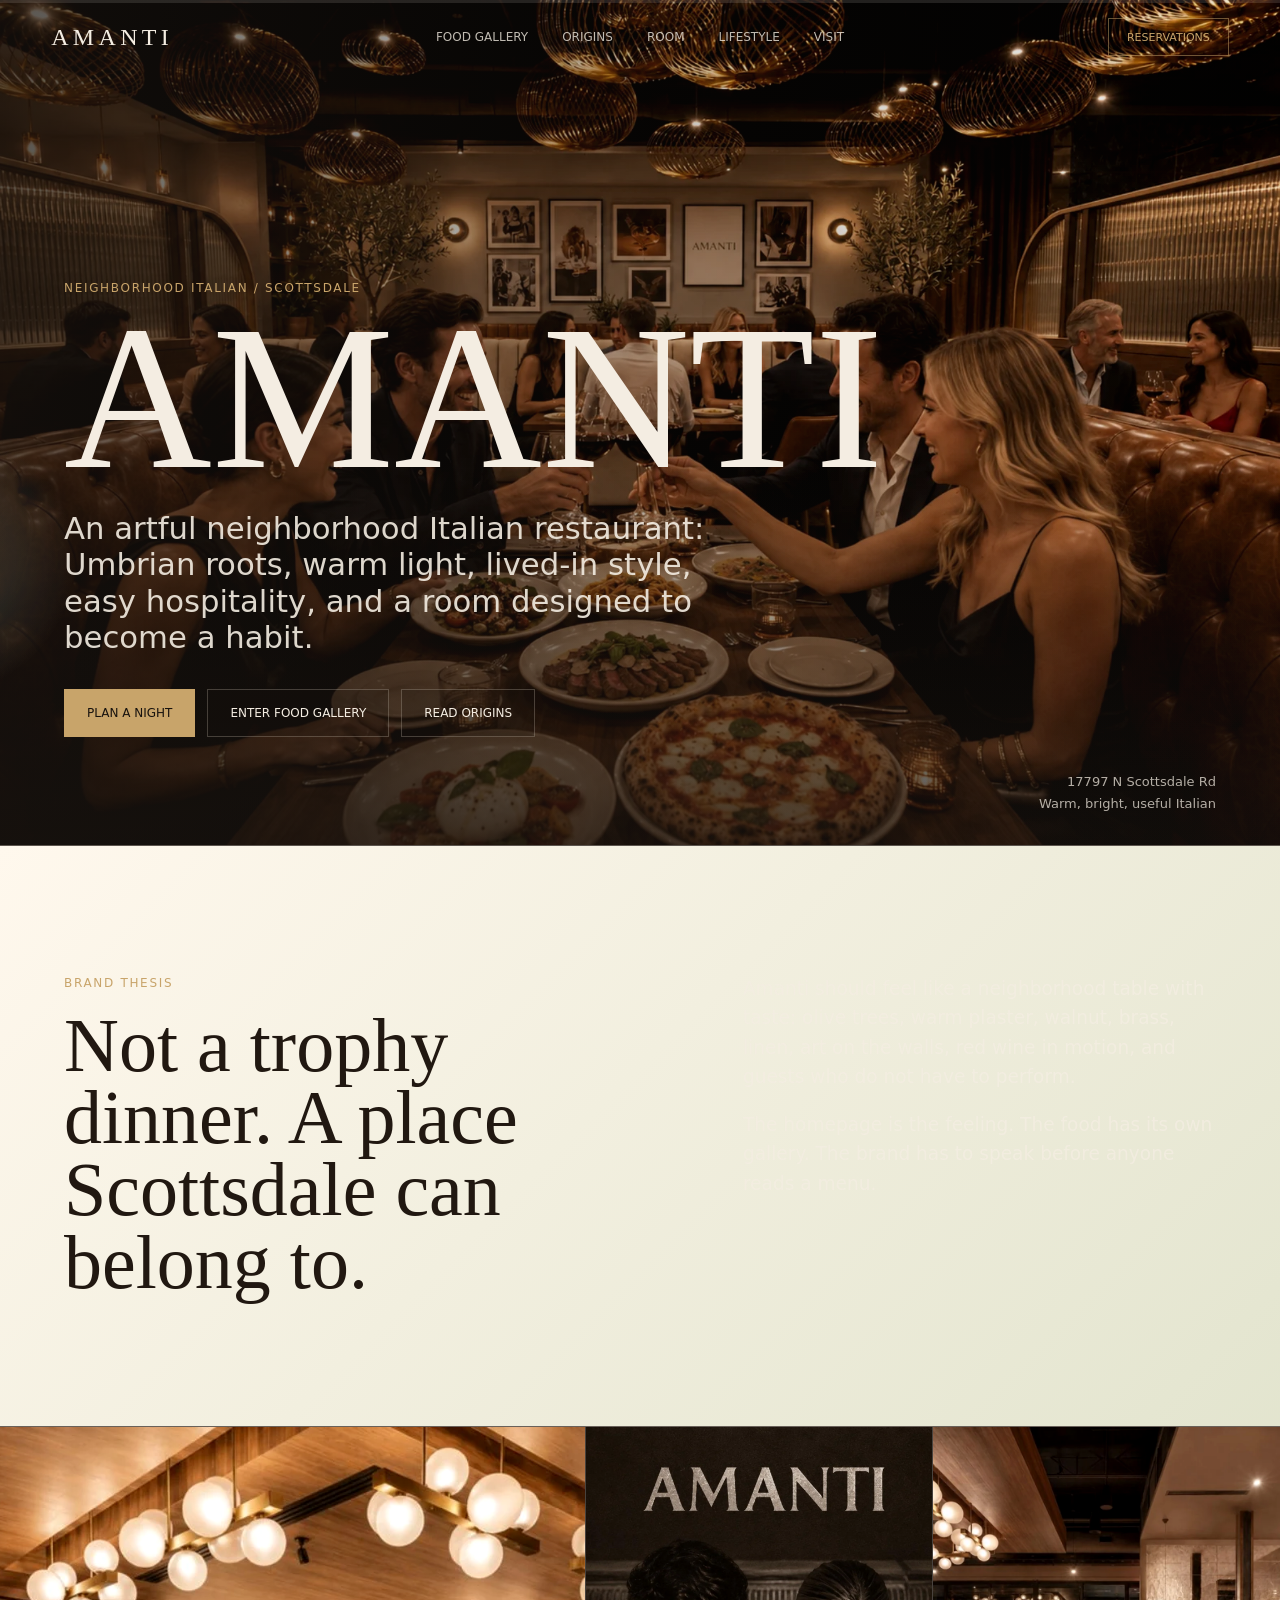
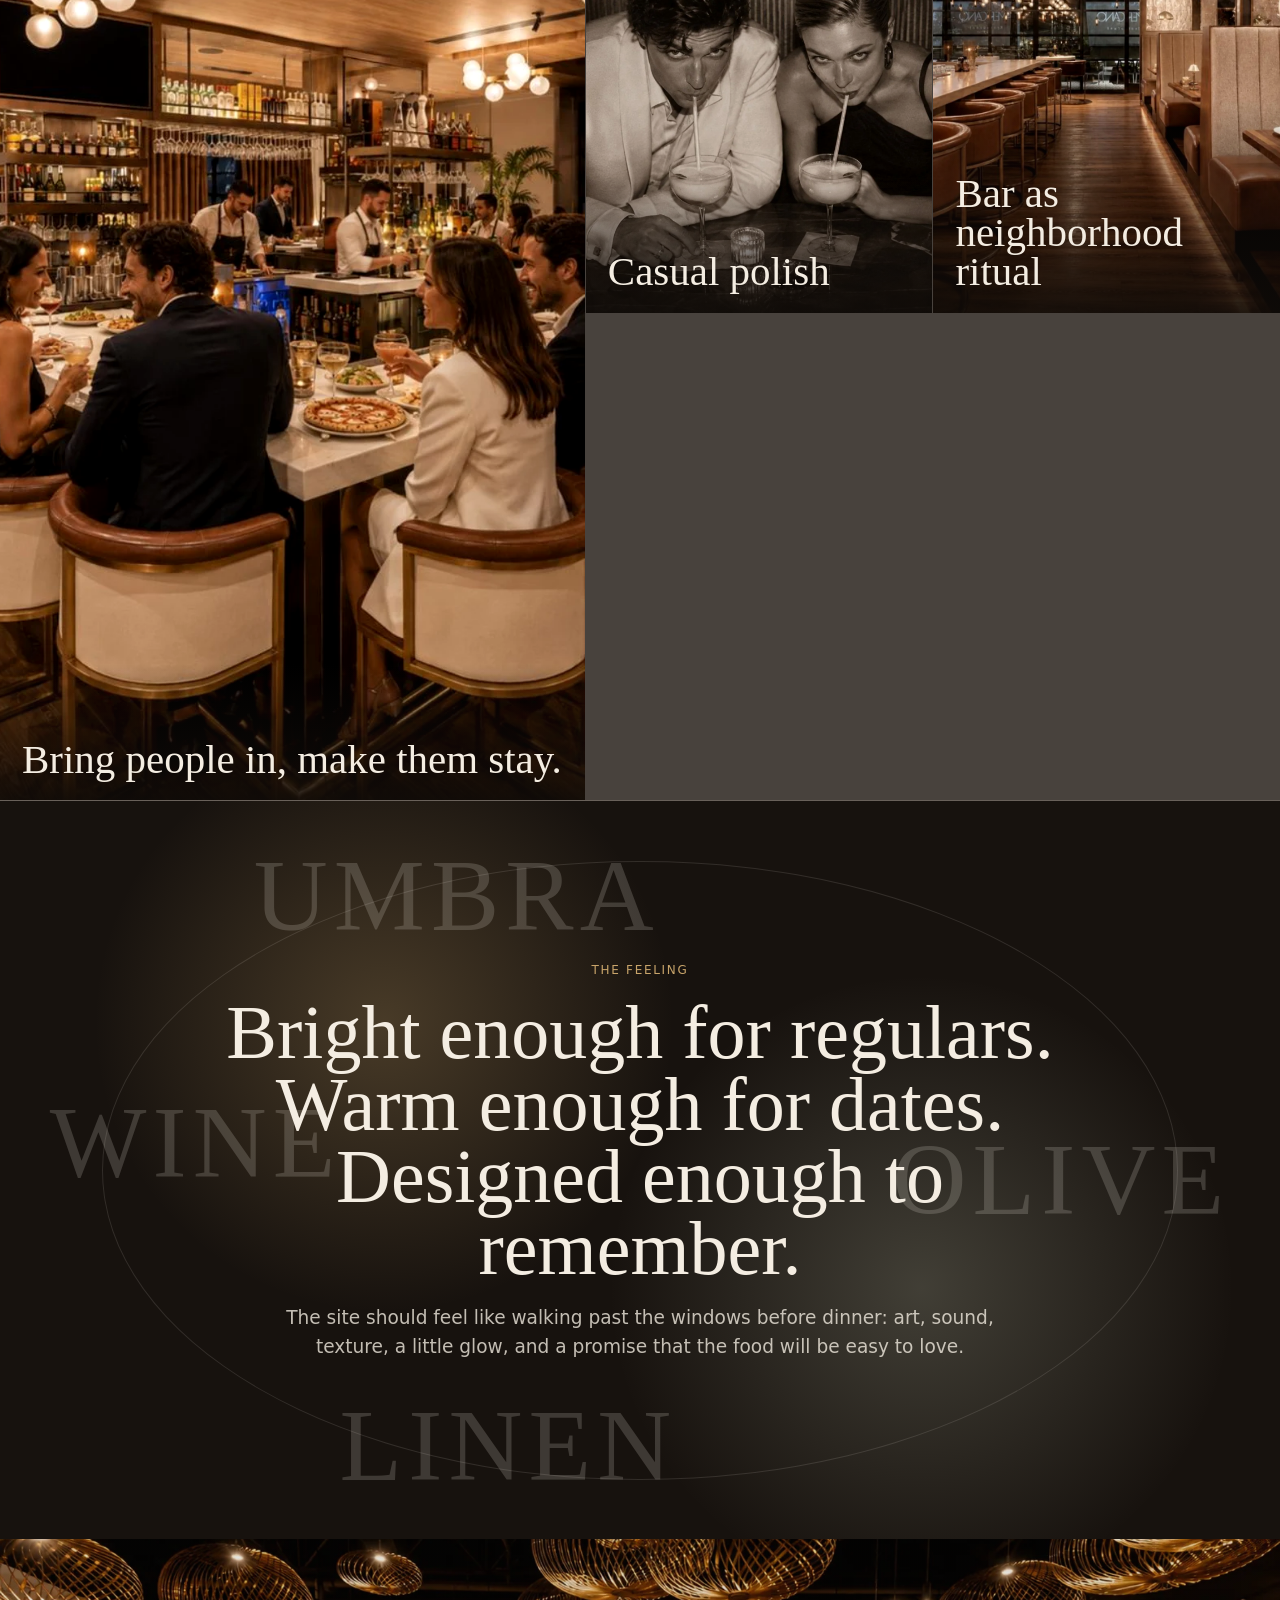
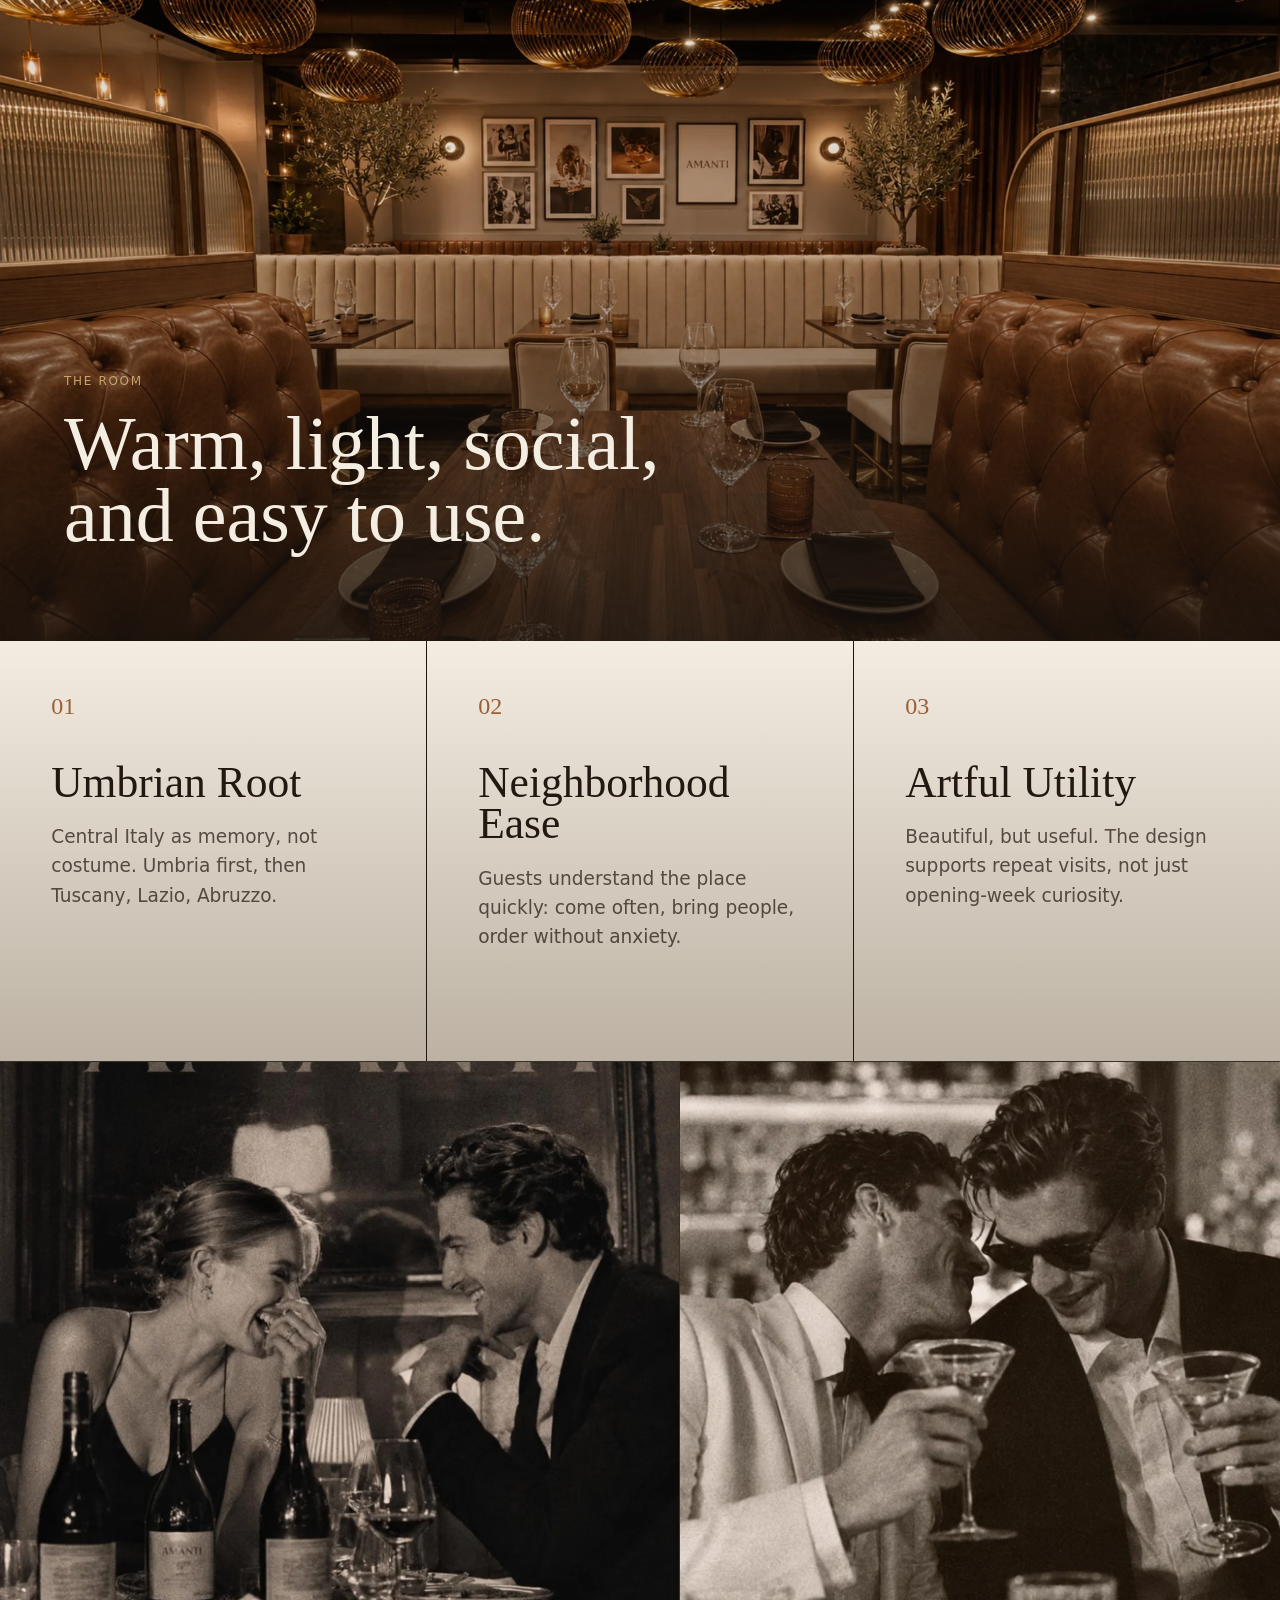
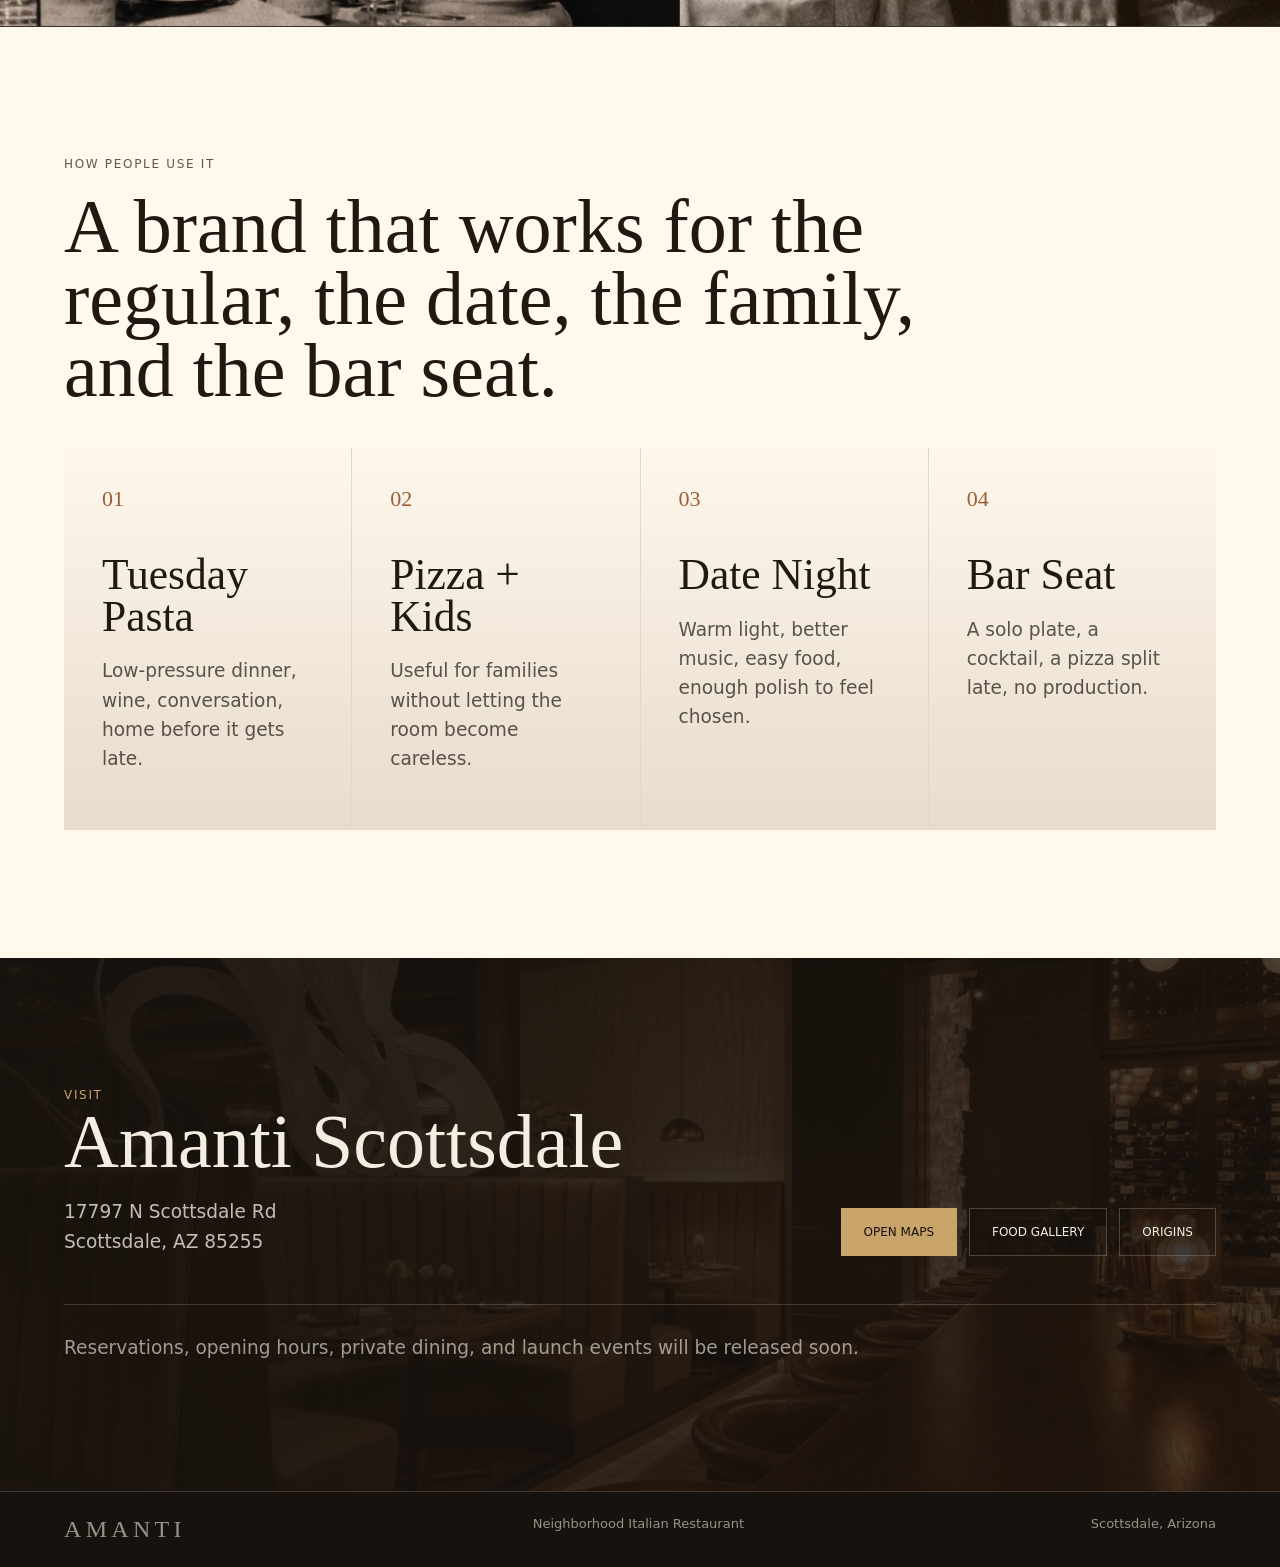
==== commit 5ed213a6: "Split Amanti brand home and food gallery" ====
--- a/index.html
+++ b/index.html
@@ -4,10 +4,10 @@
   <meta charset="utf-8">
   <meta name="viewport" content="width=device-width, initial-scale=1">
   <title>Amanti | Neighborhood Italian in Scottsdale</title>
-  <meta name="description" content="Amanti is a neighborhood Italian restaurant in Scottsdale: Central Italian roots, pizza, pasta, antipasti, wine, and approachable hospitality.">
+  <meta name="description" content="Amanti is a neighborhood Italian restaurant in Scottsdale shaped by Umbrian roots, Central Italian warmth, lifestyle, art, pizza, pasta, and everyday hospitality.">
   <meta name="theme-color" content="#17120e">
   <meta property="og:title" content="Amanti | Neighborhood Italian">
-  <meta property="og:description" content="Central Italian roots, Scottsdale warmth, pizza, pasta, wine, and everyday hospitality.">
+  <meta property="og:description" content="A warm, artful neighborhood Italian restaurant rooted in Umbria and Central Italy.">
   <meta property="og:image" content="https://amantirestaurant.com/assets/amanti-dining-hero.webp">
   <meta property="og:type" content="website">
   <link rel="canonical" href="https://amantirestaurant.com/">
@@ -20,93 +20,76 @@
   <header class="site-header" data-header>
     <a class="brand" href="#top" aria-label="Amanti home">AMANTI</a>
     <nav aria-label="Primary">
-      <a href="#menu">Menu</a>
+      <a href="food.html">Food Gallery</a>
       <a href="origins.html">Origins</a>
       <a href="#room">Room</a>
-      <a href="#gather">Gather</a>
+      <a href="#lifestyle">Lifestyle</a>
       <a href="#visit">Visit</a>
     </nav>
     <a class="header-cta" href="#visit">Reservations</a>
   </header>
 
   <main id="top">
-    <section class="hero">
-      <img class="hero-bg" src="assets/amanti-dining-hero.webp" alt="Guests sharing pizza, pasta, wine, and Italian plates in the warm Amanti dining room">
+    <section class="hero brand-hero">
+      <img class="hero-bg" src="assets/amanti-dining-hero.webp" alt="Warm Amanti dining room with guests, wine, art, and a full Italian table">
       <div class="hero-scrim"></div>
       <div class="hero-content">
-        <p class="eyebrow">Neighborhood Italian Restaurant</p>
+        <p class="eyebrow">Neighborhood Italian / Scottsdale</p>
         <h1>AMANTI</h1>
-        <p class="hero-copy">Central Italian roots, pizza for the table, handmade-style pasta, easy wine, and a room built for Scottsdale to come back often.</p>
+        <p class="hero-copy">An artful neighborhood Italian restaurant: Umbrian roots, warm light, lived-in style, easy hospitality, and a room designed to become a habit.</p>
         <div class="hero-actions">
           <a class="button primary" href="#visit">Plan a Night</a>
-          <a class="button ghost" href="#menu">Explore the Menu</a>
-          <a class="button ghost" href="origins.html">Food & Origins</a>
+          <a class="button ghost" href="food.html">Enter Food Gallery</a>
+          <a class="button ghost" href="origins.html">Read Origins</a>
         </div>
       </div>
       <aside class="hero-note" aria-label="Opening note">
         <span>17797 N Scottsdale Rd</span>
-        <span>Pizza, pasta, wine, and everyday Italian</span>
+        <span>Warm, bright, useful Italian</span>
       </aside>
     </section>
 
-    <section class="intro section-grid">
+    <section class="brand-statement section-grid">
       <div>
-        <p class="eyebrow">A Better Everyday Italian</p>
-        <h2>More neighborly. More useful. Amanti is Italian food people can actually make part of their week.</h2>
+        <p class="eyebrow">Brand Thesis</p>
+        <h2>Not a trophy dinner. A place Scottsdale can belong to.</h2>
       </div>
       <div class="intro-copy">
-        <p>Built from warm woods, olive tones, brass, linen, plants, wine, textured walls, and hospitality that feels polished without asking guests to act formal.</p>
-        <p>The food language is simple on purpose: focaccia, antipasti, salads, pizzas, pastas, seafood, grilled meats, vegetables, olive oil, herbs, and dolce.</p>
+        <p>Amanti should feel like a neighborhood table with taste: olive trees, warm plaster, walnut, brass, linen, art on the walls, red wine in motion, and guests who do not have to perform.</p>
+        <p>The homepage is the feeling. The food has its own gallery. The brand has to speak before anyone reads a menu.</p>
       </div>
     </section>
 
-    <section class="table-runner" aria-label="Amanti food on the table">
-      <div class="runner-copy">
-        <p class="eyebrow">How It Feels</p>
-        <h2>The table should fill up naturally: bread, tomatoes, pizza, pasta, wine, something from the sea.</h2>
-        <p>No heavy ceremony. Just food people recognize, crave, share, and reorder.</p>
-      </div>
-      <div class="runner-track">
-        <figure class="runner-card tilt-left">
-          <img src="assets/burrata-tomato.webp" alt="Burrata with tomatoes, basil, olive oil, and toasted bread">
-          <figcaption>Burrata + tomato</figcaption>
-        </figure>
-        <figure class="runner-card lift">
-          <img src="assets/margherita-pizza.webp" alt="Margherita pizza with tomato, mozzarella, basil, and blistered crust">
-          <figcaption>Pizza in the middle</figcaption>
-        </figure>
-        <figure class="runner-card tilt-right">
-          <img src="assets/rigatoni-tomato.webp" alt="Rigatoni pasta with tomato sauce, basil, and Parmigiano">
-          <figcaption>Simple pasta</figcaption>
-        </figure>
-        <figure class="runner-card">
-          <img src="assets/branzino-lemon.webp" alt="Whole branzino with lemon, herbs, capers, olive oil, and wine">
-          <figcaption>Fish, lemon, herbs</figcaption>
-        </figure>
-      </div>
+    <section class="brand-film" id="lifestyle" aria-label="Amanti lifestyle film">
+      <figure class="film-large">
+        <img src="assets/social-dining-room.webp" alt="Guests sharing wine and conversation in the Amanti dining room">
+        <figcaption>Bring people in, make them stay.</figcaption>
+      </figure>
+      <figure>
+        <img src="assets/cocktail-couple.webp" alt="A couple with cocktails in a warm Amanti setting">
+        <figcaption>Casual polish</figcaption>
+      </figure>
+      <figure>
+        <img src="assets/bar-depth.webp" alt="A warm Italian bar with bottles, glassware, and ambient light">
+        <figcaption>Bar as neighborhood ritual</figcaption>
+      </figure>
+      <figure>
+        <img src="assets/banquette.webp" alt="Banquette seating, walnut, leather, olive trees, and warm dining room light">
+        <figcaption>Soft enough for Tuesday</figcaption>
+      </figure>
     </section>
 
-    <section class="interactive-table" aria-label="Build an Amanti table">
-      <div class="interactive-copy">
-        <p class="eyebrow">Build The Table</p>
-        <h2>Tap through the meal and the table changes with you.</h2>
-        <p>Amanti should be easy to understand in ten seconds: start fresh, add pizza, add pasta, keep it generous, finish light.</p>
+    <section class="brand-canvas" aria-label="Amanti brand canvas">
+      <div class="brand-orbit" aria-hidden="true">
+        <span>UMBRA</span>
+        <span>OLIVE</span>
+        <span>LINEN</span>
+        <span>WINE</span>
       </div>
-      <div class="table-stage">
-        <div class="plate-frame">
-          <img data-table-image src="assets/burrata-tomato.webp" alt="Burrata with tomatoes, basil, olive oil, and toasted bread">
-          <div class="plate-label">
-            <span data-table-kicker>Start</span>
-            <strong data-table-title>Burrata, tomato, olive oil</strong>
-            <p data-table-copy>Bright, simple, shareable. The table opens without feeling expensive or formal.</p>
-          </div>
-        </div>
-        <div class="table-choices" role="tablist" aria-label="Choose the Amanti table moment">
-          <button class="active" type="button" data-table-choice data-image="assets/burrata-tomato.webp" data-kicker="Start" data-title="Burrata, tomato, olive oil" data-copy="Bright, simple, shareable. The table opens without feeling expensive or formal.">Antipasti</button>
-          <button type="button" data-table-choice data-image="assets/margherita-pizza.webp" data-kicker="Middle" data-title="Margherita, sausage, broccolini" data-copy="Pizza is the approachable base: useful for families, regulars, bar seats, and weeknight dinners.">Pizza</button>
-          <button type="button" data-table-choice data-image="assets/rigatoni-tomato.webp" data-kicker="Comfort" data-title="Tomato pasta, ragu, passatelli" data-copy="Central Italian comfort. Familiar enough to crave, rooted enough to mean something.">Pasta</button>
-          <button type="button" data-table-choice data-image="assets/branzino-lemon.webp" data-kicker="Still Special" data-title="Branzino, lemon, herbs" data-copy="The ceiling stays high with seafood, wine, and larger plates that keep the room polished.">Secondi</button>
-        </div>
+      <div class="canvas-copy">
+        <p class="eyebrow">The Feeling</p>
+        <h2>Bright enough for regulars. Warm enough for dates. Designed enough to remember.</h2>
+        <p>The site should feel like walking past the windows before dinner: art, sound, texture, a little glow, and a promise that the food will be easy to love.</p>
       </div>
     </section>
 
@@ -118,138 +101,43 @@
       </div>
     </section>
 
-    <section class="menu-section" id="menu">
-      <div class="section-heading">
-        <p class="eyebrow">Culinary Direction</p>
-        <h2>Pizza, pasta, antipasti, and Central Italian comfort as the base.</h2>
-      </div>
-      <div class="menu-shell">
-        <div class="menu-tabs" role="tablist" aria-label="Menu sections">
-          <button class="active" type="button" role="tab" aria-selected="true" data-menu-tab="antipasti">Antipasti</button>
-          <button type="button" role="tab" aria-selected="false" data-menu-tab="pasta">Pasta</button>
-          <button type="button" role="tab" aria-selected="false" data-menu-tab="pizza">Pizza</button>
-          <button type="button" role="tab" aria-selected="false" data-menu-tab="secondi">Secondi</button>
-        </div>
+    <section class="art-grid" aria-label="Amanti art and brand details">
+      <article>
+        <span>01</span>
+        <h3>Umbrian Root</h3>
+        <p>Central Italy as memory, not costume. Umbria first, then Tuscany, Lazio, Abruzzo.</p>
+      </article>
+      <article>
+        <span>02</span>
+        <h3>Neighborhood Ease</h3>
+        <p>Guests understand the place quickly: come often, bring people, order without anxiety.</p>
+      </article>
+      <article>
+        <span>03</span>
+        <h3>Artful Utility</h3>
+        <p>Beautiful, but useful. The design supports repeat visits, not just opening-week curiosity.</p>
+      </article>
+    </section>
 
-        <div class="menu-panel active" data-menu-panel="antipasti">
-          <article><span>Focaccia e Pane</span><em>House bread, whipped mascarpone, olive oil</em></article>
-          <article><span>Pizza Rossa</span><em>San Marzano, Parmigiano Reggiano, oregano</em></article>
-          <article><span>Panzanella</span><em>Tomato, cucumber, greens, basil, capers</em></article>
-          <article><span>Burrata</span><em>Tomato, pomegranate, greens, fig jam</em></article>
-        </div>
-
-        <div class="menu-panel" data-menu-panel="pasta">
-          <article><span>Passatelli</span><em>Central Italian comfort, cheese, cream, Parmigiano</em></article>
-          <article><span>Mezzelune di Patate ai Porcini</span><em>Potato, taleggio, porcini mushroom</em></article>
-          <article><span>Pappardelle al Cinghiale</span><em>Wild boar white ragu</em></article>
-          <article><span>Lasagna Bianca</span><em>Bechamel, mozzarella, sausage, mushroom</em></article>
-        </div>
-
-        <div class="menu-panel" data-menu-panel="pizza">
-          <article><span>Margherita di Bufala</span><em>Bufala DOP, San Marzano, basil</em></article>
-          <article><span>Pomodorini Gialli e Speck</span><em>Burrata, yellow datterini, speck</em></article>
-          <article><span>Diavola</span><em>Soppressata calabrese, fiordilatte</em></article>
-          <article><span>Salsiccia e Friarielli</span><em>Sausage, broccolini, Calabrian chili</em></article>
-        </div>
-
-        <div class="menu-panel" data-menu-panel="secondi">
-          <article><span>Branzino al Cartoccio</span><em>Thin potato, charred cherry tomato</em></article>
-          <article><span>Spiedini di Gamberi e Calamari</span><em>Breadcrumbs, lemon, roasted peppers</em></article>
-          <article><span>Pollo alla Cacciatora</span><em>Tomato, olives, creamy mashed potato</em></article>
-          <article><span>Arrosticini</span><em>Charred lamb skewers, rosemary, mint salad</em></article>
-        </div>
-      </div>
-      <div class="menu-note-grid" aria-label="Amanti menu point of view">
-        <article><span>Everyday Base</span><p>Pizza, focaccia, salads, and classic pasta carry the everyday value.</p></article>
-        <article><span>Central Italy</span><p>Umbria at the center, with Tuscany, Lazio, and Abruzzo shaping the pasta, bread, olive oil, herbs, and grilled comfort.</p></article>
-        <article><span>Still Special</span><p>Seafood, wine, cocktails, and a warm room keep it polished without getting formal.</p></article>
+    <section class="lifestyle-marquee" aria-label="Amanti lifestyle moments">
+      <div>
+        <img src="assets/date-night.webp" alt="A warm Amanti date-night setting">
+        <img src="assets/social-bar.webp" alt="Guests gathering at the Amanti bar">
+        <img src="assets/group-toast-table.webp" alt="Friends toasting over an Italian table">
+        <img src="assets/wine-bar.webp" alt="Wine and bar details in warm light">
       </div>
     </section>
 
-    <section class="signature-board" aria-label="Amanti signature experience">
+    <section class="night-paths">
       <div class="section-heading">
-        <p class="eyebrow">Order Like A Regular</p>
-        <h2>One cold thing. One pizza. One pasta. Something green. Wine if the table is staying.</h2>
-      </div>
-      <div class="signature-grid">
-        <figure>
-          <img src="assets/burrata-wine-candle.webp" alt="Burrata with tomatoes and basil beside red wine, olives, candlelight, and a guest reaching in">
-          <figcaption><span>Antipasti</span><em>Burrata, olives, bread, salads, olive oil</em></figcaption>
-        </figure>
-        <figure>
-          <img src="assets/pappardelle-ragu.webp" alt="Pappardelle pasta with rich meat ragu, grated cheese, herbs, wine, and Parmesan">
-          <figcaption><span>Pasta</span><em>Ragu, porcini, passatelli, lasagna, seafood</em></figcaption>
-        </figure>
-        <figure>
-          <img src="assets/margherita-pizza.webp" alt="Neapolitan-style Margherita pizza with blistered crust, mozzarella, tomato, basil, and olive oil">
-          <figcaption><span>Pizza</span><em>Tomato, bufala, speck, sausage, mushroom</em></figcaption>
-        </figure>
-        <figure>
-          <img src="assets/branzino-lemon.webp" alt="Whole branzino with lemon, herbs, capers, olive oil, and white wine">
-          <figcaption><span>Secondi</span><em>Branzino, chicken, lamb, shrimp, vegetables</em></figcaption>
-        </figure>
-      </div>
-    </section>
-
-    <section class="split-story">
-      <img src="assets/social-dining-room.webp" alt="Guests socializing over cocktails, pizza, and small plates in the warm Amanti dining room and bar">
-      <div>
-        <p class="eyebrow">The Neighborhood Table</p>
-        <h2>Come for pizza and a glass of wine. Stay because the room feels easy.</h2>
-        <p>Amanti is built for weeknight dinners, family tables, casual dates, birthdays, a bar seat after work, and the regulars who want Italian food with polish but without pressure.</p>
-      </div>
-    </section>
-
-    <section class="ingredient-strip" aria-label="Amanti ingredients and staples">
-      <span>San Marzano</span>
-      <span>Bufala</span>
-      <span>Passatelli</span>
-      <span>Porcini</span>
-      <span>Olive Oil</span>
-      <span>Broccolini</span>
-      <span>Lemon</span>
-      <span>Ragu</span>
-      <span>Focaccia</span>
-    </section>
-
-    <section class="night-paths" aria-label="Ways to use Amanti">
-      <div class="section-heading">
-        <p class="eyebrow">Choose Your Night</p>
-        <h2>One restaurant, four reasons to come back.</h2>
+        <p class="eyebrow">How People Use It</p>
+        <h2>A brand that works for the regular, the date, the family, and the bar seat.</h2>
       </div>
       <div class="path-grid">
-        <article><span>01</span><h3>Tuesday Pasta</h3><p>Rigatoni, salad, a glass of red. Easy enough to repeat.</p></article>
-        <article><span>02</span><h3>Pizza + Kids</h3><p>Margherita, focaccia, burrata, simple plates in the middle.</p></article>
-        <article><span>03</span><h3>Date Night</h3><p>Crudo, pasta, branzino, wine, and a room that still has polish.</p></article>
-        <article><span>04</span><h3>Bar Seat</h3><p>One pizza, one cocktail, one bowl of pasta. No production.</p></article>
-      </div>
-    </section>
-
-    <section class="experience-band" aria-label="Amanti dining experience">
-      <img src="assets/amanti-experience-collage.webp" alt="Amanti collage of dining room, cocktails, group dinner, wine service, entrance, pasta, pizza, steak, crudo, burrata, and dessert">
-    </section>
-
-    <section class="gallery organic-gallery" aria-label="Amanti visual gallery">
-      <figure class="wide"><img src="assets/room-service-energy.webp" alt="Warm Amanti dining room with guests, cocktails, wine, pizza, pasta, shared plates, and glowing globe lights"><figcaption>Food everywhere, not precious.</figcaption></figure>
-      <figure class="round"><img src="assets/rigatoni-tomato.webp" alt="Rigatoni pasta with tomato sauce, basil, and Parmigiano"><figcaption>Tomato pasta</figcaption></figure>
-      <figure><img src="assets/citrus-crudo.webp" alt="Italian crudo with citrus, radish, herbs, olive oil, and cracked pepper"><figcaption>Bright plates</figcaption></figure>
-      <figure class="tall"><img src="assets/margherita-pizza.webp" alt="Margherita pizza with mozzarella, tomato, basil, and blistered crust"><figcaption>Pizza first</figcaption></figure>
-      <figure><img src="assets/grilled-octopus.webp" alt="Grilled octopus with cherry tomatoes, olives, charred lemon, herbs, and olive oil"><figcaption>Grilled</figcaption></figure>
-      <figure><img src="assets/dolce-berries.webp" alt="Creamy Italian dolce with raspberry sauce, fresh berries, and mint"><figcaption>Dolce</figcaption></figure>
-      <figure class="wide"><img src="assets/group-toast-table.webp" alt="Four guests toasting wine over pizza, pasta, seafood, burrata, and bread"><figcaption>The table should look like this.</figcaption></figure>
-    </section>
-
-    <section class="after-dark" id="gather">
-      <div class="after-copy">
-        <p class="eyebrow">Gather</p>
-        <h2>A restaurant that works for Tuesday pasta and Saturday dinner.</h2>
-        <p>Warm light, shared plates, pizza in the middle, Italian bottles that do not need a speech, and enough polish to still feel special.</p>
-      </div>
-      <div class="night-grid">
-        <img src="assets/date-night-dinner.webp" alt="Stylish couple sharing pizza, pasta, and red wine during an intimate Amanti date night">
-        <img src="assets/branded-night-dining.webp" alt="Well-dressed guests enjoying wine, cocktails, and dinner under Amanti chandeliers and branded wall art">
-        <img src="assets/group-toast-table.webp" alt="Four guests laughing and toasting wine over pizza, pasta, burrata, bread, and seafood">
-        <img src="assets/martini-service.webp" alt="Bartender garnishing a martini-style cocktail at the polished Amanti bar">
+        <article><span>01</span><h3>Tuesday Pasta</h3><p>Low-pressure dinner, wine, conversation, home before it gets late.</p></article>
+        <article><span>02</span><h3>Pizza + Kids</h3><p>Useful for families without letting the room become careless.</p></article>
+        <article><span>03</span><h3>Date Night</h3><p>Warm light, better music, easy food, enough polish to feel chosen.</p></article>
+        <article><span>04</span><h3>Bar Seat</h3><p>A solo plate, a cocktail, a pizza split late, no production.</p></article>
       </div>
     </section>
 
@@ -261,8 +149,8 @@
       </div>
       <div class="visit-actions">
         <a class="button primary" href="https://www.google.com/maps/search/?api=1&query=17797%20N%20Scottsdale%20Rd%2C%20Scottsdale%2C%20AZ%2085255" target="_blank" rel="noopener">Open Maps</a>
-        <a class="button ghost" href="origins.html">Food & Origins</a>
-        <a class="button ghost" href="mailto:info@weareclive.com?subject=Amanti%20Scottsdale">Contact</a>
+        <a class="button ghost" href="food.html">Food Gallery</a>
+        <a class="button ghost" href="origins.html">Origins</a>
       </div>
       <p class="visit-note">Reservations, opening hours, private dining, and launch events will be released soon.</p>
     </section>
--- a/styles.css
+++ b/styles.css
@@ -303,6 +303,13 @@
   color: var(--ink);
 }
 
+.brand-statement {
+  background:
+    linear-gradient(135deg, rgba(255, 248, 237, .98), rgba(216, 221, 195, .72)),
+    var(--daylight);
+  color: var(--ink);
+}
+
 .intro p,
 .intro .intro-copy p {
   color: rgba(33, 24, 17, .72);
@@ -372,6 +379,143 @@
   background:
     radial-gradient(circle at 85% 15%, rgba(200, 164, 106, .24), transparent 30%),
     linear-gradient(135deg, #f7ecdc, #dfe3c9);
+}
+
+.brand-film {
+  display: grid;
+  grid-template-columns: 1.35fr .8fr .8fr;
+  grid-auto-rows: minmax(300px, 38vw);
+  gap: 1px;
+  background: rgba(244, 237, 226, .22);
+  border-block: 1px solid var(--line);
+}
+
+.brand-film figure {
+  position: relative;
+  overflow: hidden;
+  background: #0f0b08;
+}
+
+.brand-film .film-large {
+  grid-row: span 2;
+}
+
+.brand-film img {
+  height: 100%;
+  object-fit: cover;
+  filter: saturate(.94) contrast(1.04);
+  transition: transform .8s ease;
+}
+
+.brand-film figure:hover img { transform: scale(1.04); }
+
+.brand-film figcaption {
+  position: absolute;
+  left: 0;
+  right: 0;
+  bottom: 0;
+  padding: 76px 22px 22px;
+  background: linear-gradient(0deg, rgba(15, 11, 8, .92), transparent);
+  color: var(--linen);
+  font-family: Georgia, "Times New Roman", serif;
+  font-size: clamp(24px, 3.2vw, 56px);
+  line-height: .95;
+}
+
+.brand-canvas {
+  position: relative;
+  min-height: 82svh;
+  display: grid;
+  place-items: center;
+  overflow: hidden;
+  padding: clamp(70px, 10vw, 140px) clamp(18px, 5vw, 72px);
+  background:
+    radial-gradient(circle at 30% 30%, rgba(200, 164, 106, .28), transparent 28%),
+    radial-gradient(circle at 72% 66%, rgba(216, 221, 195, .22), transparent 30%),
+    #17120e;
+}
+
+.brand-orbit {
+  position: absolute;
+  inset: 8%;
+  border: 1px solid rgba(244, 237, 226, .12);
+  border-radius: 50%;
+  animation: orbitTurn 32s linear infinite;
+}
+
+.brand-orbit span {
+  position: absolute;
+  color: rgba(244, 237, 226, .18);
+  font-family: Georgia, "Times New Roman", serif;
+  font-size: clamp(38px, 8vw, 132px);
+  letter-spacing: .06em;
+}
+
+.brand-orbit span:nth-child(1) { top: -4%; left: 14%; }
+.brand-orbit span:nth-child(2) { top: 42%; right: -5%; }
+.brand-orbit span:nth-child(3) { bottom: -4%; left: 22%; }
+.brand-orbit span:nth-child(4) { top: 36%; left: -5%; }
+
+@keyframes orbitTurn {
+  to { transform: rotate(360deg); }
+}
+
+.canvas-copy {
+  position: relative;
+  z-index: 2;
+  width: min(900px, 100%);
+  text-align: center;
+}
+
+.canvas-copy p {
+  max-width: 720px;
+  margin-inline: auto;
+}
+
+.art-grid {
+  display: grid;
+  grid-template-columns: repeat(3, minmax(0, 1fr));
+  gap: 1px;
+  background: rgba(74, 46, 31, .16);
+  color: var(--ink);
+}
+
+.art-grid article {
+  min-height: 420px;
+  padding: clamp(26px, 4vw, 58px);
+  background:
+    linear-gradient(180deg, rgba(255, 248, 237, .95), rgba(232, 221, 204, .78));
+}
+
+.art-grid span {
+  color: var(--cognac);
+  font-family: Georgia, "Times New Roman", serif;
+  font-size: 24px;
+}
+
+.art-grid p { color: rgba(33, 24, 17, .72); }
+
+.lifestyle-marquee {
+  overflow: hidden;
+  background: #17120e;
+  border-block: 1px solid rgba(244, 237, 226, .14);
+}
+
+.lifestyle-marquee div {
+  display: flex;
+  width: max-content;
+  animation: marqueeDrift 38s linear infinite;
+}
+
+.lifestyle-marquee img {
+  width: min(72vw, 680px);
+  height: clamp(360px, 44vw, 620px);
+  object-fit: cover;
+  border-right: 1px solid rgba(244, 237, 226, .14);
+}
+
+@keyframes marqueeDrift {
+  to { transform: translateX(-50%); }
 }
 
 .interactive-table {
@@ -1016,6 +1160,8 @@
   }
 
   .section-grid,
+  .brand-film,
+  .art-grid,
   .origin-manifesto,
   .origin-map,
   .origin-ritual,
@@ -1026,6 +1172,15 @@
   .visit {
     grid-template-columns: 1fr;
   }
+
+  .brand-film {
+    grid-auto-rows: auto;
+  }
+
+  .brand-film .film-large { grid-row: auto; }
+  .brand-film img { min-height: 430px; }
+  .brand-orbit { inset: 18%; }
+  .brand-orbit span { font-size: clamp(30px, 10vw, 80px); }
 
   .menu-tabs {
     position: static;
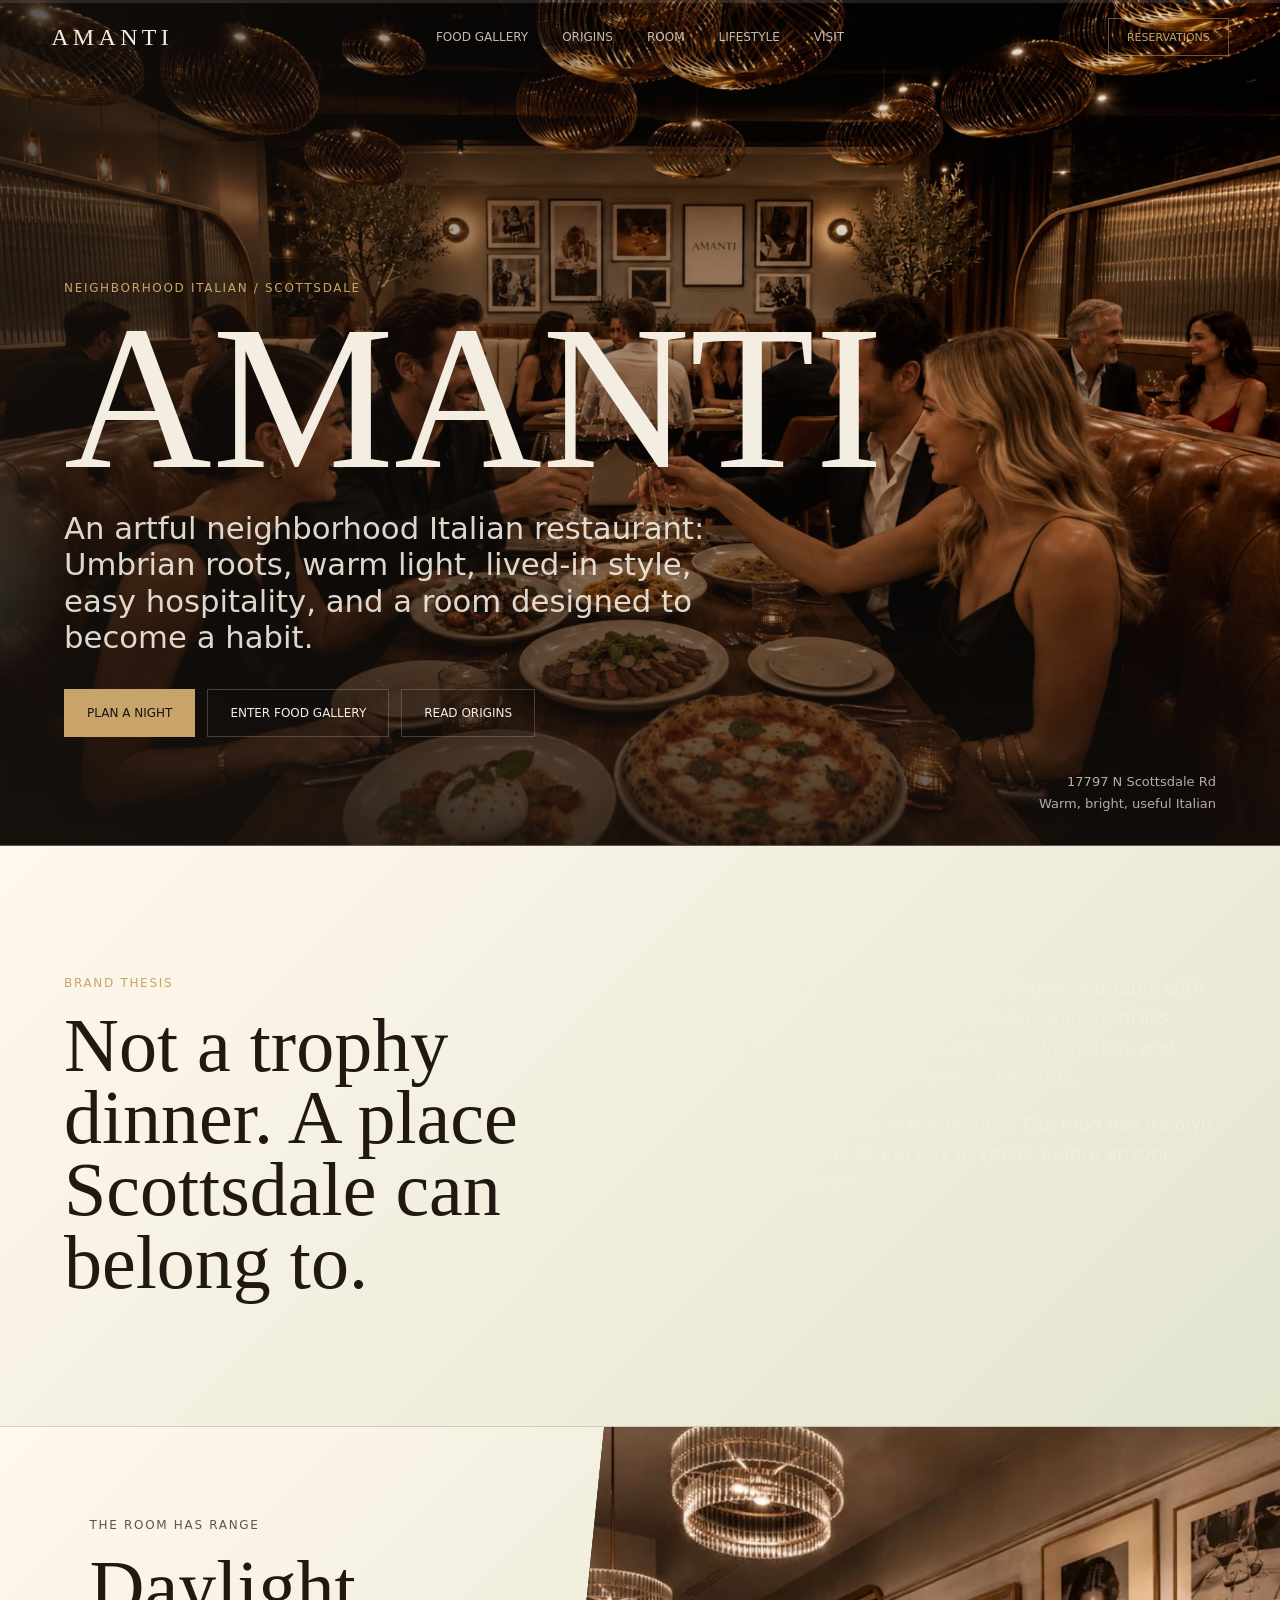
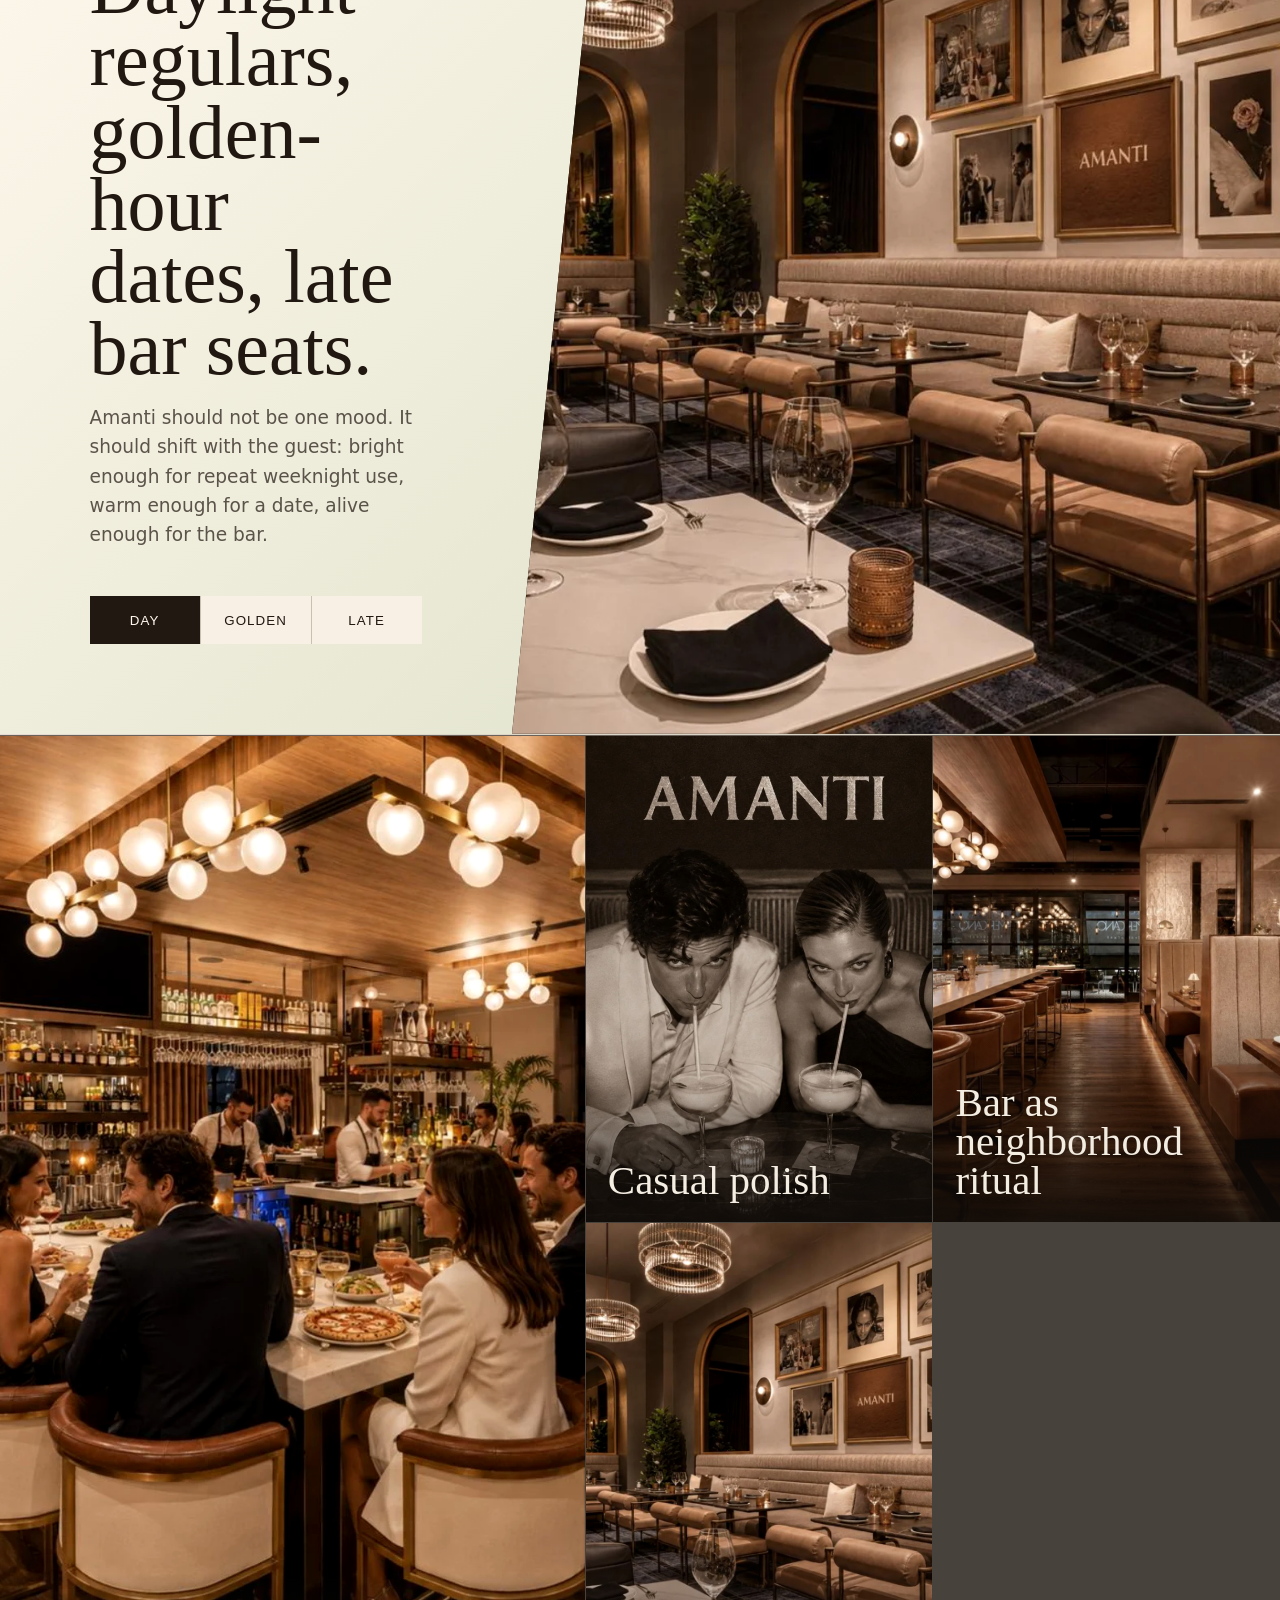
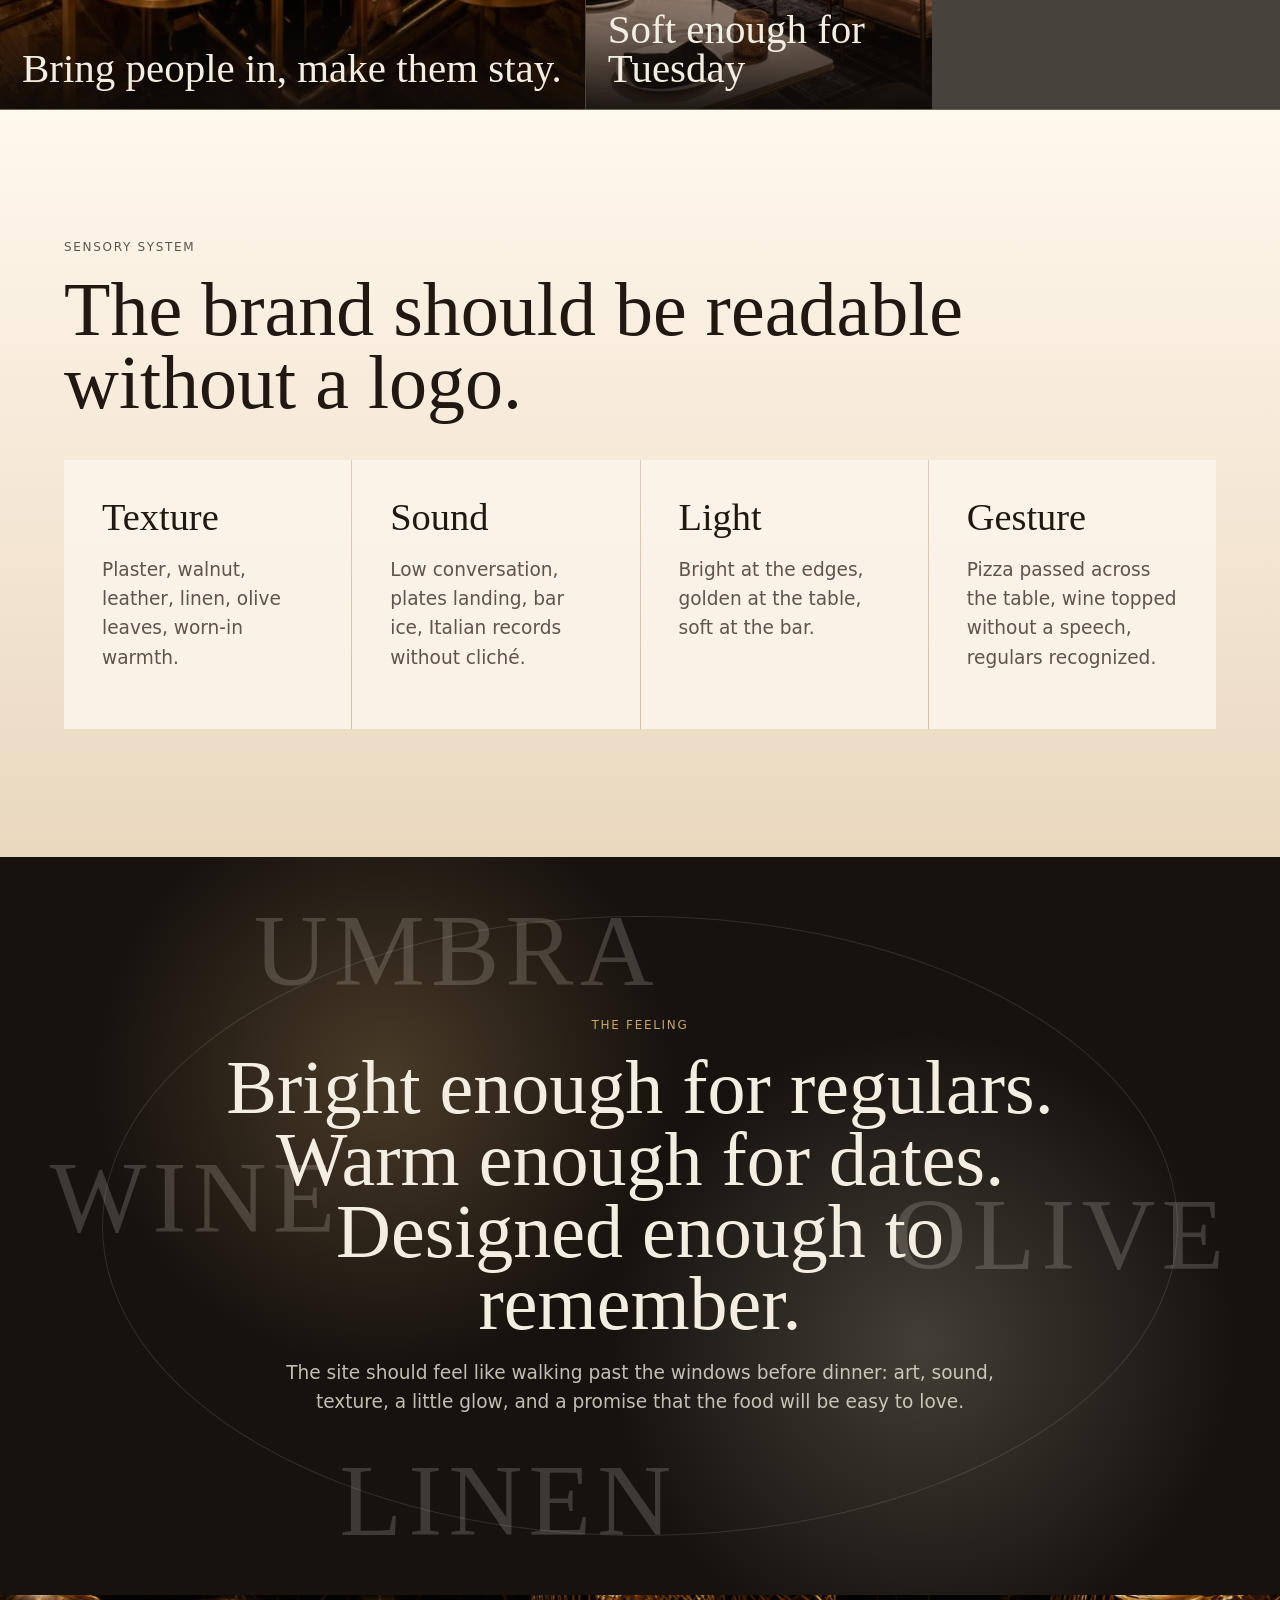
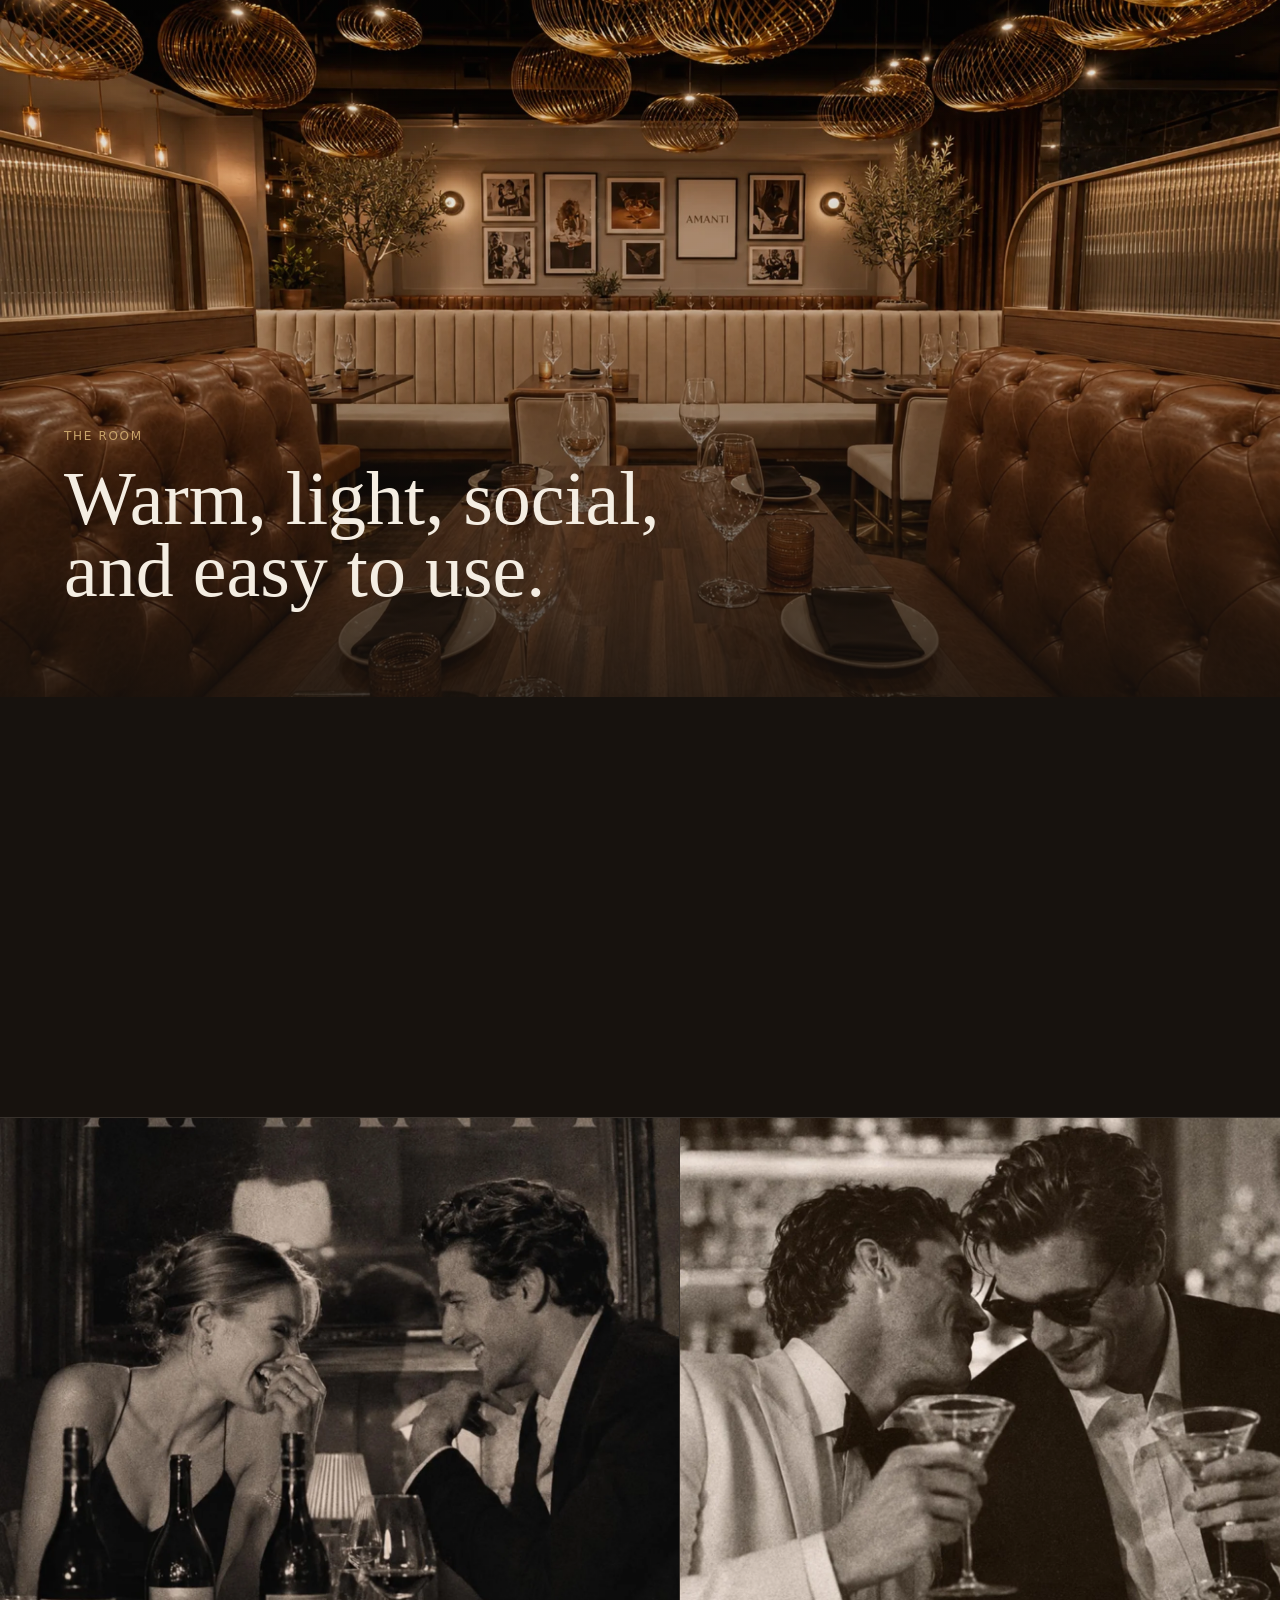
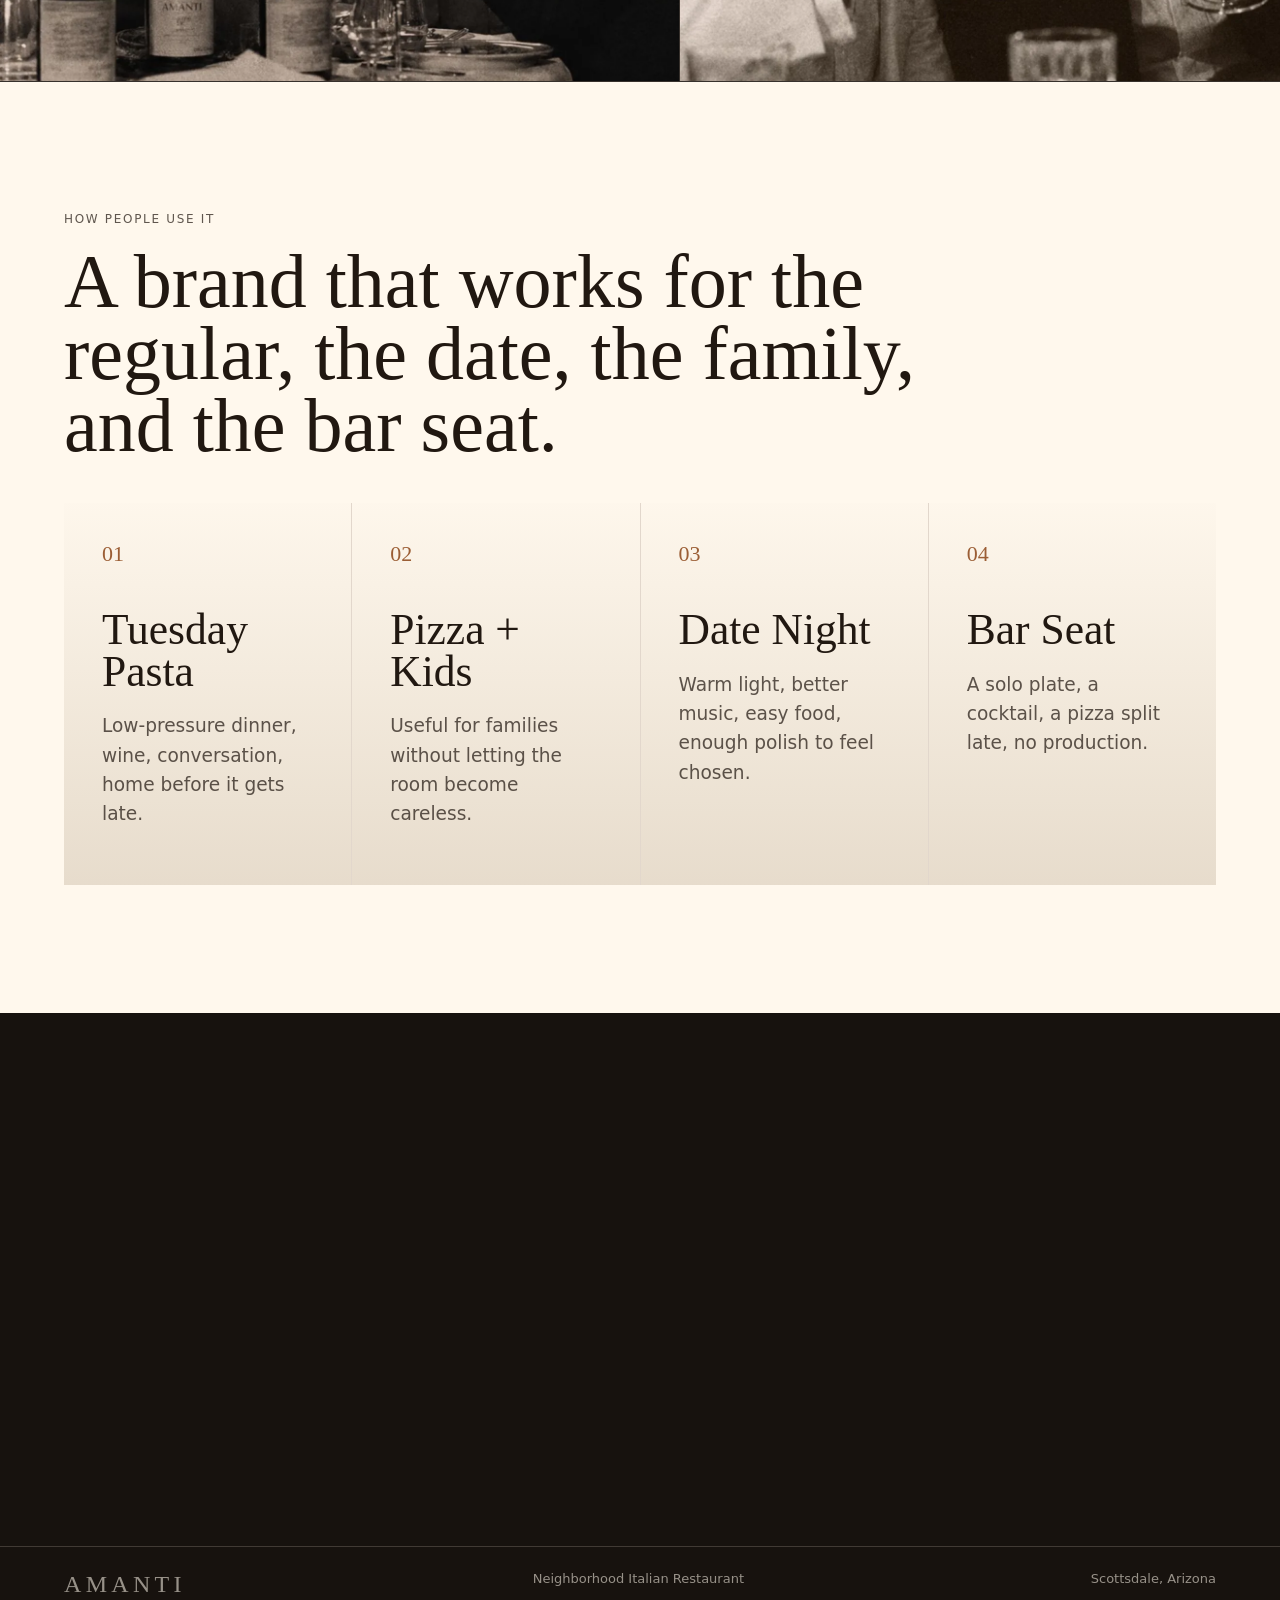
==== commit 5f4dde46: "Add mood-driven Amanti brand experience" ====
--- a/index.html
+++ b/index.html
@@ -60,6 +60,24 @@
       </div>
     </section>
 
+    <section class="mood-room" aria-label="Amanti mood room">
+      <div class="mood-copy">
+        <p class="eyebrow">The Room Has Range</p>
+        <h2 data-mood-heading>Daylight regulars, golden-hour dates, late bar seats.</h2>
+        <p data-mood-copy>Amanti should not be one mood. It should shift with the guest: bright enough for repeat weeknight use, warm enough for a date, alive enough for the bar.</p>
+        <div class="mood-controls" role="tablist" aria-label="Choose Amanti mood">
+          <button class="active" type="button" data-mood-choice="day" data-heading="Daylight regulars, golden-hour dates, late bar seats." data-copy="Amanti should not be one mood. It should shift with the guest: bright enough for repeat weeknight use, warm enough for a date, alive enough for the bar.">Day</button>
+          <button type="button" data-mood-choice="golden" data-heading="The room glows before dinner even starts." data-copy="Golden hour is the brand's handshake: olive, brass, linen, wine, and that moment where the table starts to feel inevitable.">Golden</button>
+          <button type="button" data-mood-choice="late" data-heading="Later, it becomes softer, louder, and harder to leave." data-copy="The brand can still have energy without becoming a club: low light, bar movement, laughter, and one more glass.">Late</button>
+        </div>
+      </div>
+      <div class="mood-window">
+        <img src="assets/banquette.webp" alt="Warm banquette seating and olive trees at Amanti" data-mood-image="day">
+        <img src="assets/date-night.webp" alt="Date-night table with warm Amanti lighting" data-mood-image="golden">
+        <img src="assets/social-bar.webp" alt="Guests gathered at the Amanti bar" data-mood-image="late">
+      </div>
+    </section>
+
     <section class="brand-film" id="lifestyle" aria-label="Amanti lifestyle film">
       <figure class="film-large">
         <img src="assets/social-dining-room.webp" alt="Guests sharing wine and conversation in the Amanti dining room">
@@ -77,6 +95,19 @@
         <img src="assets/banquette.webp" alt="Banquette seating, walnut, leather, olive trees, and warm dining room light">
         <figcaption>Soft enough for Tuesday</figcaption>
       </figure>
+    </section>
+
+    <section class="sensory-board" aria-label="Amanti sensory brand board">
+      <div class="section-heading">
+        <p class="eyebrow">Sensory System</p>
+        <h2>The brand should be readable without a logo.</h2>
+      </div>
+      <div class="sensory-grid">
+        <article><span>Texture</span><p>Plaster, walnut, leather, linen, olive leaves, worn-in warmth.</p></article>
+        <article><span>Sound</span><p>Low conversation, plates landing, bar ice, Italian records without cliché.</p></article>
+        <article><span>Light</span><p>Bright at the edges, golden at the table, soft at the bar.</p></article>
+        <article><span>Gesture</span><p>Pizza passed across the table, wine topped without a speech, regulars recognized.</p></article>
+      </div>
     </section>
 
     <section class="brand-canvas" aria-label="Amanti brand canvas">
--- a/styles.css
+++ b/styles.css
@@ -19,6 +19,7 @@
 html {
   scroll-behavior: smooth;
   background: var(--espresso);
+  overflow-x: clip;
 }
 
 body {
@@ -29,6 +30,7 @@
     linear-gradient(180deg, rgba(23,18,14,.86), rgba(244,237,226,.18) 780px, rgba(23,18,14,1) 1180px),
     var(--espresso);
   letter-spacing: 0;
+  overflow-x: clip;
 }
 
 .ambient-light {
@@ -310,6 +312,82 @@
   color: var(--ink);
 }
 
+.mood-room {
+  display: grid;
+  grid-template-columns: minmax(300px, .8fr) minmax(0, 1.2fr);
+  min-height: 86svh;
+  background:
+    radial-gradient(circle at var(--cursor-page-x, 70%) 30%, rgba(200, 164, 106, .18), transparent 28%),
+    linear-gradient(135deg, var(--mood-a, #fff8ed), var(--mood-b, #d8ddc3));
+  color: var(--ink);
+  border-block: 1px solid rgba(74, 46, 31, .14);
+}
+
+.mood-copy {
+  align-self: center;
+  padding: clamp(42px, 7vw, 92px);
+}
+
+.mood-copy p { color: rgba(33, 24, 17, .72); }
+
+.mood-controls {
+  display: inline-grid;
+  grid-template-columns: repeat(3, 1fr);
+  gap: 1px;
+  margin-top: 28px;
+  background: rgba(74, 46, 31, .22);
+}
+
+.mood-controls button {
+  min-width: 110px;
+  min-height: 48px;
+  border: 0;
+  background: rgba(255, 248, 237, .88);
+  color: var(--ink);
+  cursor: pointer;
+  text-transform: uppercase;
+  letter-spacing: .08em;
+}
+
+.mood-controls button.active {
+  background: var(--ink);
+  color: var(--daylight);
+}
+
+.mood-window {
+  position: relative;
+  min-height: 86svh;
+  overflow: hidden;
+  clip-path: polygon(12% 0, 100% 0, 100% 100%, 0 100%);
+  background: #0f0b08;
+}
+
+.mood-window img {
+  position: absolute;
+  inset: 0;
+  height: 100%;
+  object-fit: cover;
+  opacity: 0;
+  transform: scale(1.04);
+  transition: opacity .55s ease, transform .9s ease;
+}
+
+.mood-window img.active {
+  opacity: 1;
+  transform: scale(1);
+}
+
+body[data-mood="day"] { --mood-a: #fff8ed; --mood-b: #d8ddc3; }
+body[data-mood="golden"] { --mood-a: #f2ddba; --mood-b: #c8a46a; }
+body[data-mood="late"] { --mood-a: #4a2e1f; --mood-b: #17120e; }
+
+body[data-mood="late"] .mood-room {
+  color: var(--linen);
+}
+
+body[data-mood="late"] .mood-copy p { color: rgba(244, 237, 226, .74); }
+body[data-mood="late"] .mood-controls button:not(.active) { background: rgba(244, 237, 226, .12); color: rgba(244, 237, 226, .8); }
+
 .intro p,
 .intro .intro-copy p {
   color: rgba(33, 24, 17, .72);
@@ -388,6 +466,36 @@
   gap: 1px;
   background: rgba(244, 237, 226, .22);
   border-block: 1px solid var(--line);
+}
+
+.sensory-board {
+  padding: clamp(70px, 10vw, 140px) clamp(18px, 5vw, 72px);
+  background:
+    linear-gradient(180deg, #fff8ed, #ead8bf);
+  color: var(--ink);
+}
+
+.sensory-board .eyebrow,
+.sensory-board p { color: rgba(33, 24, 17, .72); }
+
+.sensory-grid {
+  display: grid;
+  grid-template-columns: repeat(4, minmax(0, 1fr));
+  gap: 1px;
+  background: rgba(74, 46, 31, .16);
+}
+
+.sensory-grid article {
+  min-height: 260px;
+  padding: clamp(24px, 3vw, 38px);
+  background: rgba(255, 248, 237, .9);
+}
+
+.sensory-grid span {
+  display: block;
+  font-family: Georgia, "Times New Roman", serif;
+  font-size: clamp(30px, 3vw, 48px);
+  line-height: 1;
 }
 
 .brand-film figure {
@@ -1160,8 +1268,10 @@
   }
 
   .section-grid,
+  .mood-room,
   .brand-film,
   .art-grid,
+  .sensory-grid,
   .origin-manifesto,
   .origin-map,
   .origin-ritual,
@@ -1179,6 +1289,14 @@
 
   .brand-film .film-large { grid-row: auto; }
   .brand-film img { min-height: 430px; }
+  .mood-copy { padding-inline: 18px; }
+  .mood-window {
+    clip-path: none;
+    min-height: 520px;
+  }
+  .mood-window img { width: 100%; }
+  .lifestyle-marquee div { width: 100%; animation: none; overflow-x: auto; scroll-snap-type: x mandatory; }
+  .lifestyle-marquee img { flex: 0 0 82vw; scroll-snap-align: start; }
   .brand-orbit { inset: 18%; }
   .brand-orbit span { font-size: clamp(30px, 10vw, 80px); }
 
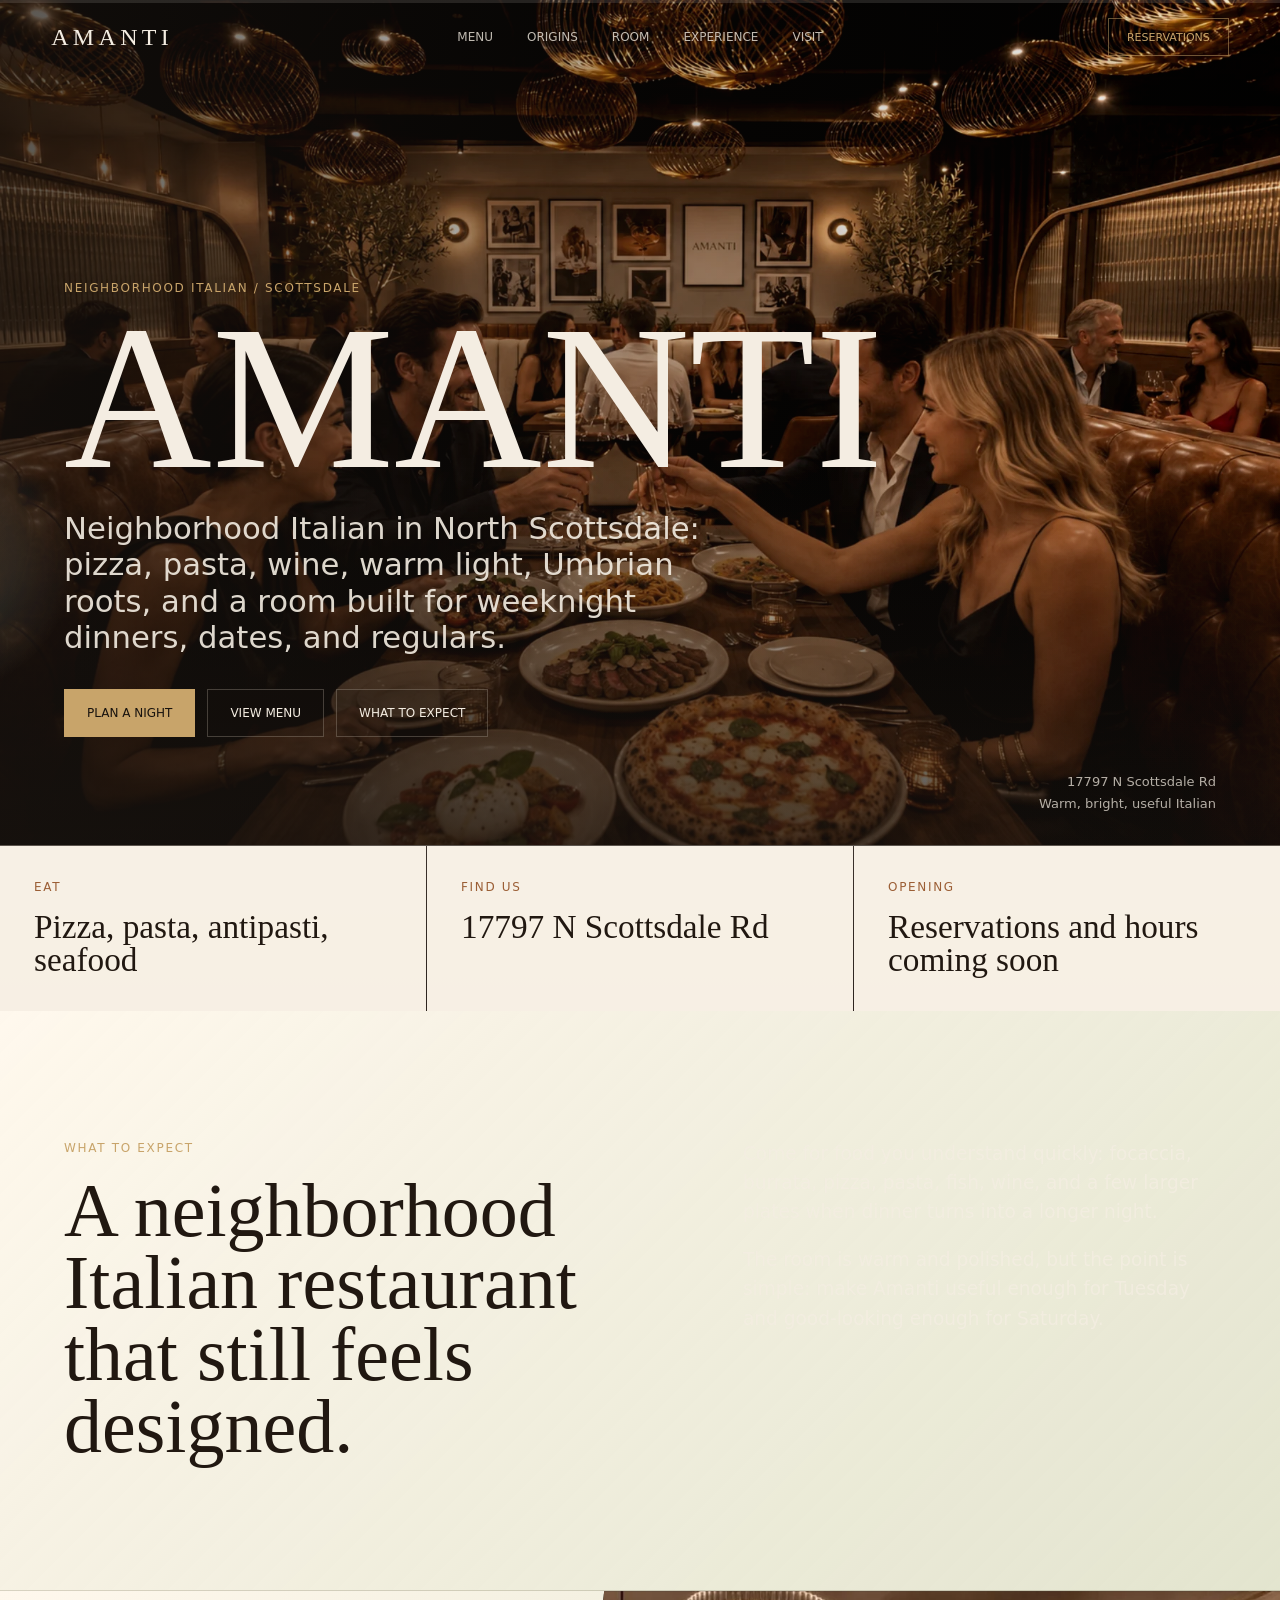
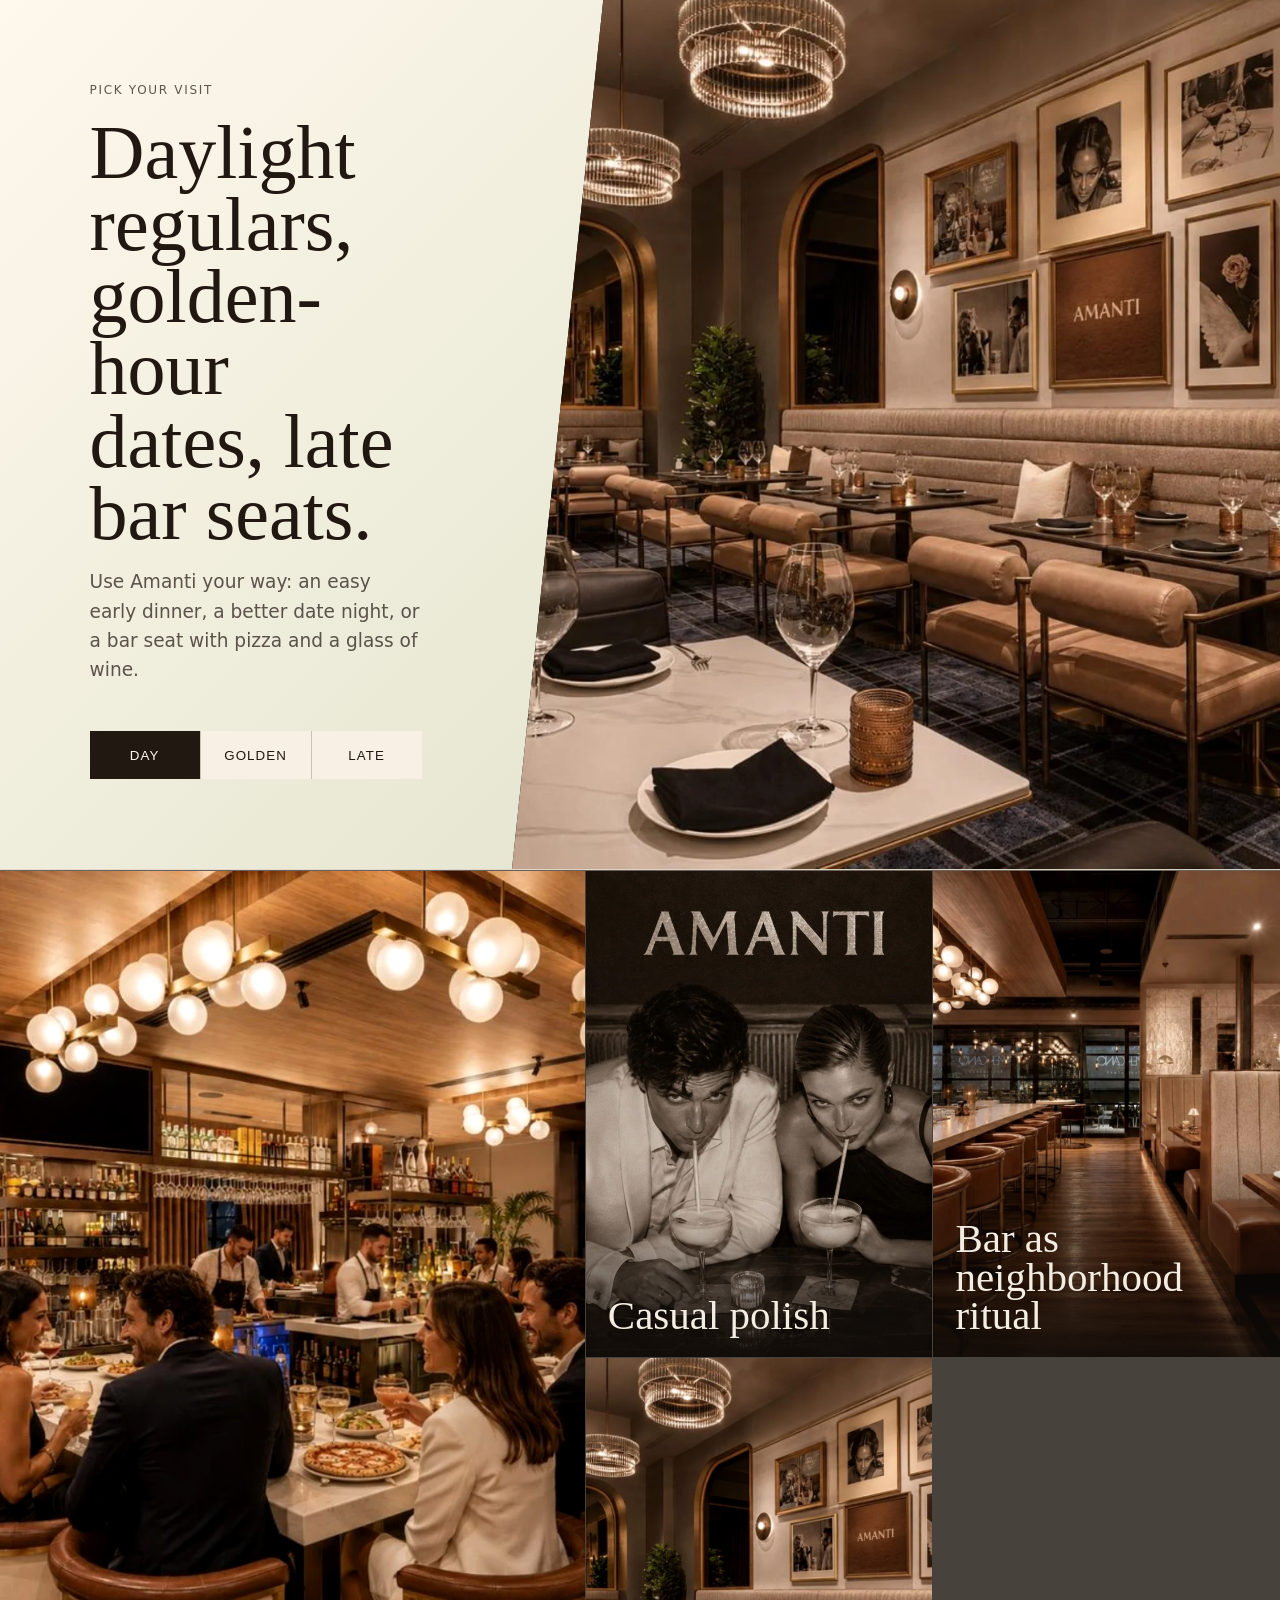
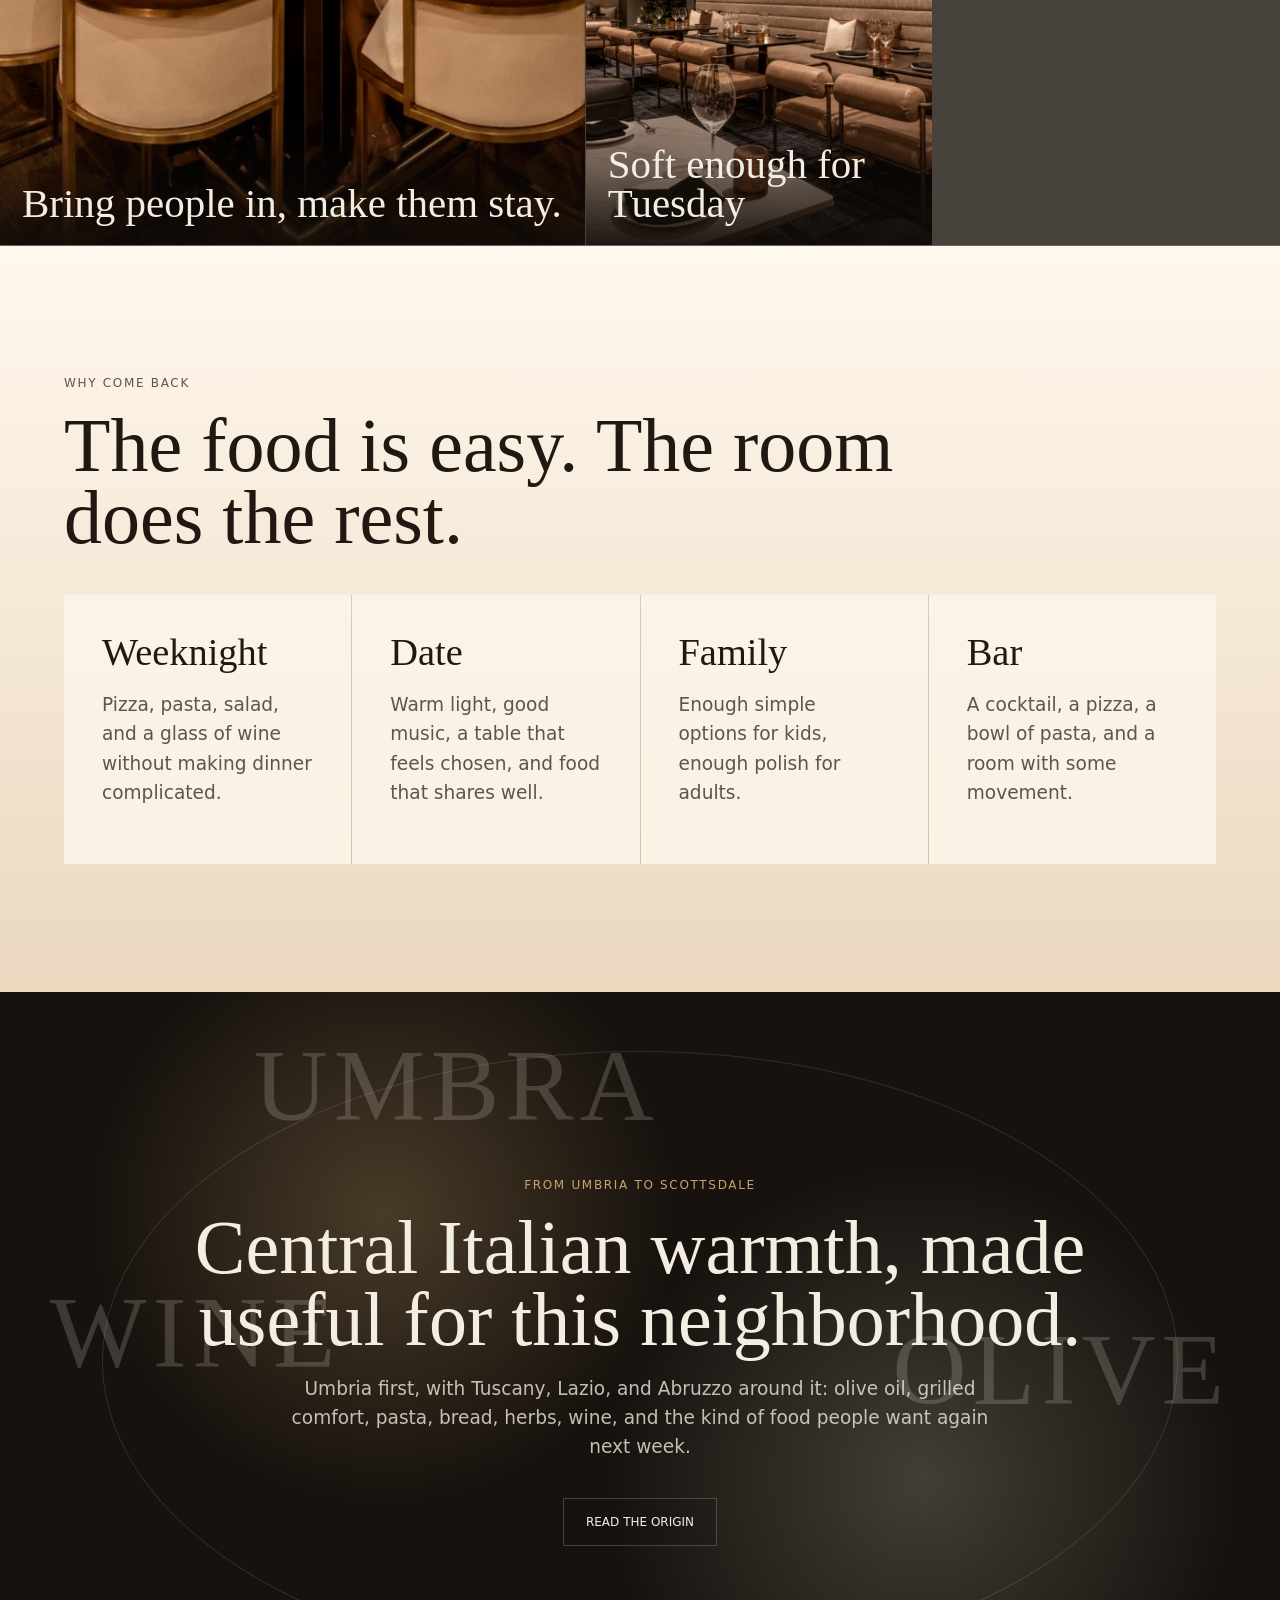
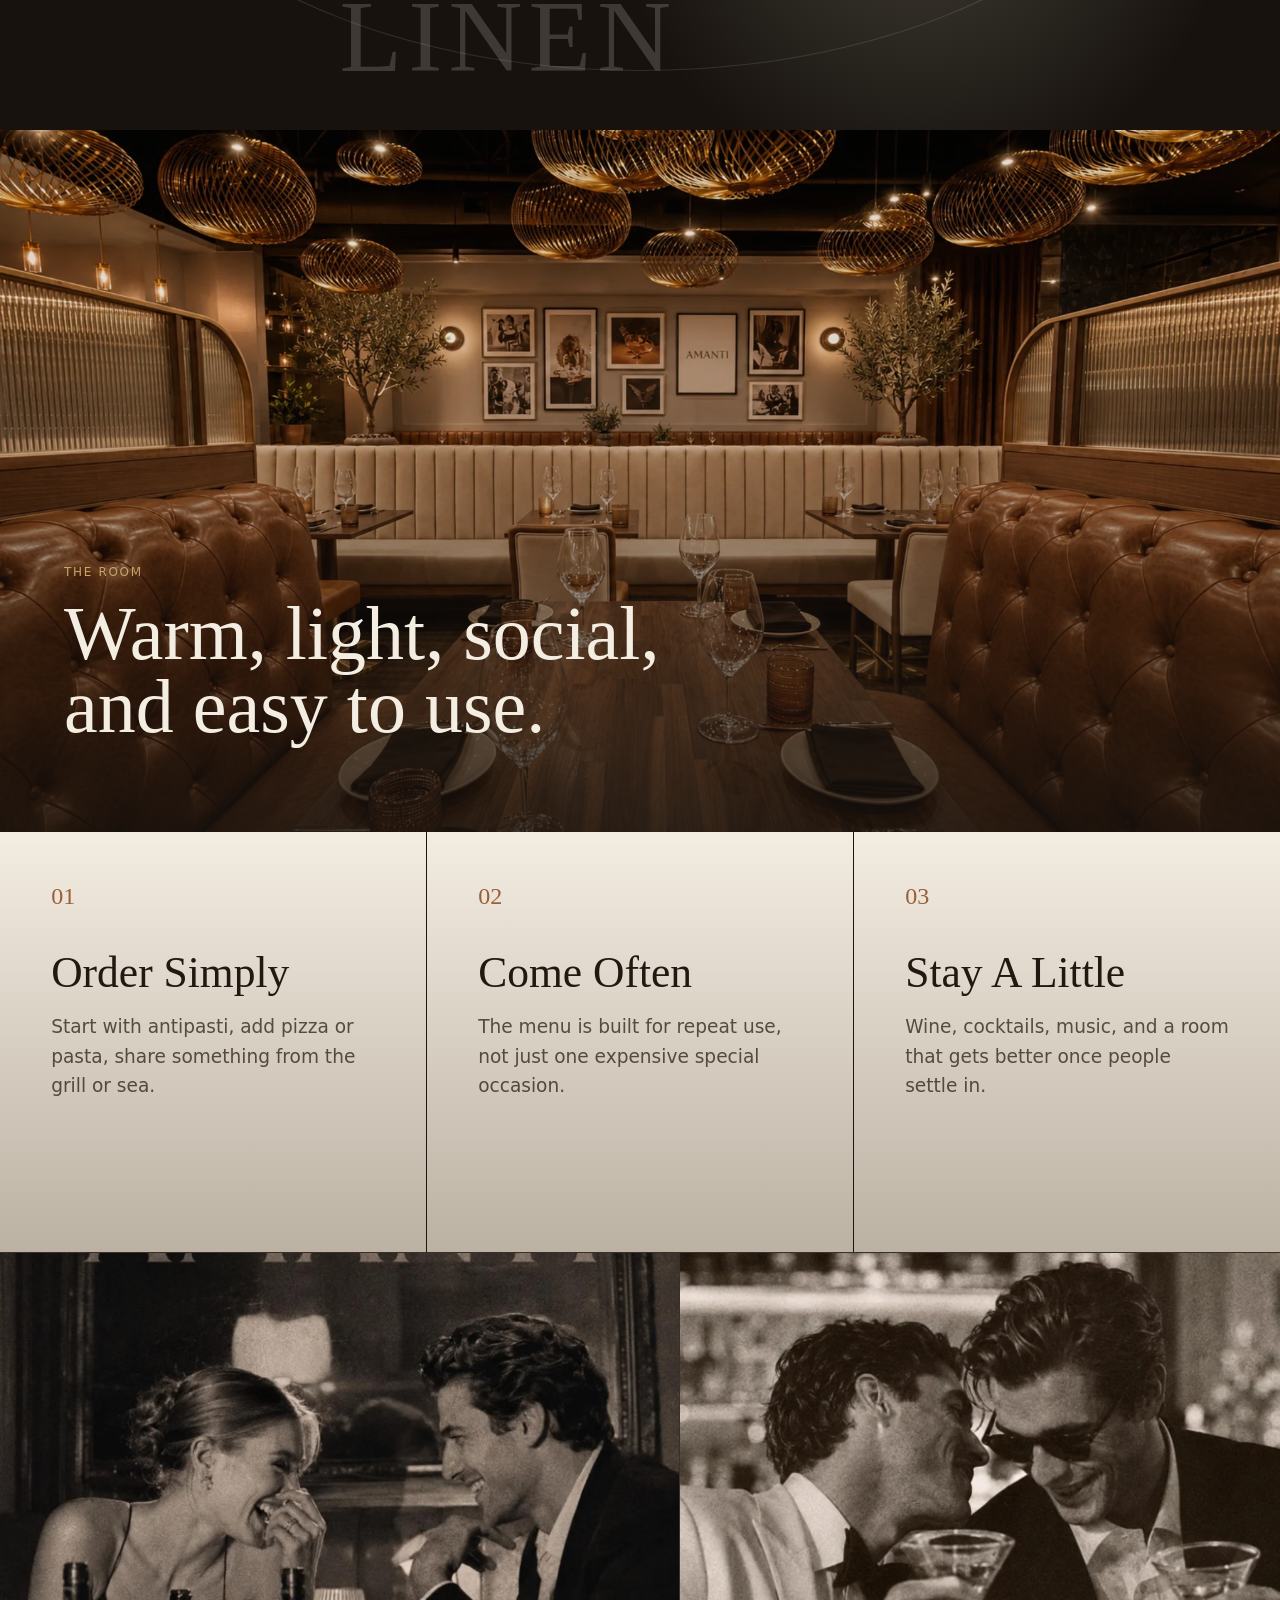
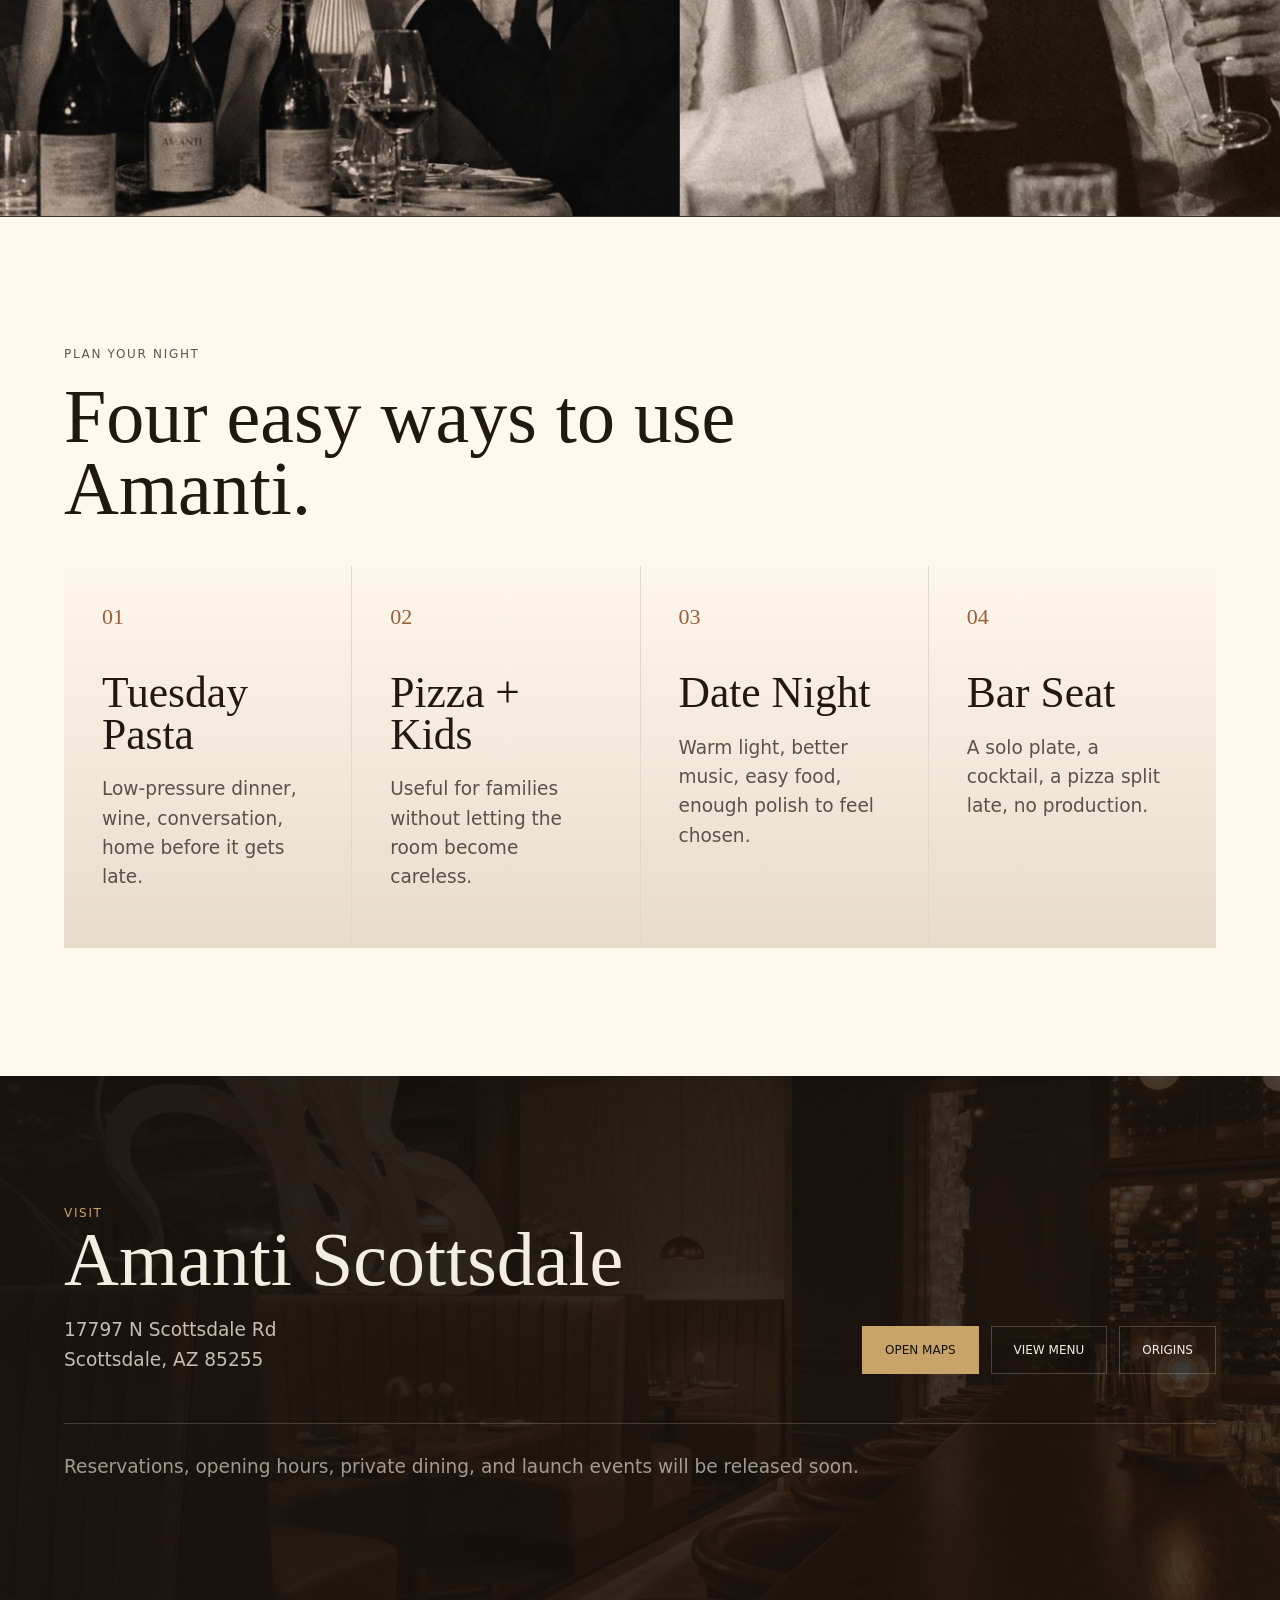
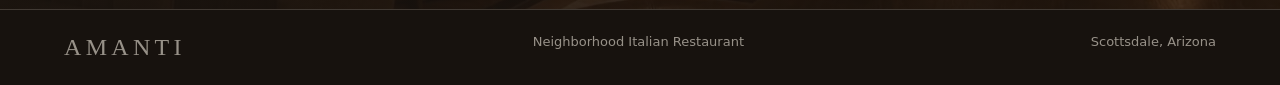
==== commit 36c5644b: "Make Amanti homepage customer-first" ====
--- a/index.html
+++ b/index.html
@@ -20,10 +20,10 @@
   <header class="site-header" data-header>
     <a class="brand" href="#top" aria-label="Amanti home">AMANTI</a>
     <nav aria-label="Primary">
-      <a href="food.html">Food Gallery</a>
+      <a href="food.html">Menu</a>
       <a href="origins.html">Origins</a>
       <a href="#room">Room</a>
-      <a href="#lifestyle">Lifestyle</a>
+      <a href="#expect">Experience</a>
       <a href="#visit">Visit</a>
     </nav>
     <a class="header-cta" href="#visit">Reservations</a>
@@ -36,11 +36,11 @@
       <div class="hero-content">
         <p class="eyebrow">Neighborhood Italian / Scottsdale</p>
         <h1>AMANTI</h1>
-        <p class="hero-copy">An artful neighborhood Italian restaurant: Umbrian roots, warm light, lived-in style, easy hospitality, and a room designed to become a habit.</p>
+        <p class="hero-copy">Neighborhood Italian in North Scottsdale: pizza, pasta, wine, warm light, Umbrian roots, and a room built for weeknight dinners, dates, and regulars.</p>
         <div class="hero-actions">
           <a class="button primary" href="#visit">Plan a Night</a>
-          <a class="button ghost" href="food.html">Enter Food Gallery</a>
-          <a class="button ghost" href="origins.html">Read Origins</a>
+          <a class="button ghost" href="food.html">View Menu</a>
+          <a class="button ghost" href="#expect">What To Expect</a>
         </div>
       </div>
       <aside class="hero-note" aria-label="Opening note">
@@ -49,26 +49,32 @@
       </aside>
     </section>
 
-    <section class="brand-statement section-grid">
+    <section class="guest-snapshot" aria-label="Quick restaurant details">
+      <a href="food.html"><span>Eat</span><strong>Pizza, pasta, antipasti, seafood</strong></a>
+      <a href="#visit"><span>Find Us</span><strong>17797 N Scottsdale Rd</strong></a>
+      <a href="#visit"><span>Opening</span><strong>Reservations and hours coming soon</strong></a>
+    </section>
+
+    <section class="brand-statement section-grid" id="expect">
       <div>
-        <p class="eyebrow">Brand Thesis</p>
-        <h2>Not a trophy dinner. A place Scottsdale can belong to.</h2>
+        <p class="eyebrow">What To Expect</p>
+        <h2>A neighborhood Italian restaurant that still feels designed.</h2>
       </div>
       <div class="intro-copy">
-        <p>Amanti should feel like a neighborhood table with taste: olive trees, warm plaster, walnut, brass, linen, art on the walls, red wine in motion, and guests who do not have to perform.</p>
-        <p>The homepage is the feeling. The food has its own gallery. The brand has to speak before anyone reads a menu.</p>
+        <p>Come for food you understand quickly: focaccia, burrata, pizza, pasta, fish, wine, and a few larger plates when dinner turns into a longer night.</p>
+        <p>The room is warm and polished, but the point is simple: make Amanti useful enough for Tuesday and good-looking enough for Saturday.</p>
       </div>
     </section>
 
     <section class="mood-room" aria-label="Amanti mood room">
       <div class="mood-copy">
-        <p class="eyebrow">The Room Has Range</p>
+        <p class="eyebrow">Pick Your Visit</p>
         <h2 data-mood-heading>Daylight regulars, golden-hour dates, late bar seats.</h2>
-        <p data-mood-copy>Amanti should not be one mood. It should shift with the guest: bright enough for repeat weeknight use, warm enough for a date, alive enough for the bar.</p>
+        <p data-mood-copy>Use Amanti your way: an easy early dinner, a better date night, or a bar seat with pizza and a glass of wine.</p>
         <div class="mood-controls" role="tablist" aria-label="Choose Amanti mood">
-          <button class="active" type="button" data-mood-choice="day" data-heading="Daylight regulars, golden-hour dates, late bar seats." data-copy="Amanti should not be one mood. It should shift with the guest: bright enough for repeat weeknight use, warm enough for a date, alive enough for the bar.">Day</button>
-          <button type="button" data-mood-choice="golden" data-heading="The room glows before dinner even starts." data-copy="Golden hour is the brand's handshake: olive, brass, linen, wine, and that moment where the table starts to feel inevitable.">Golden</button>
-          <button type="button" data-mood-choice="late" data-heading="Later, it becomes softer, louder, and harder to leave." data-copy="The brand can still have energy without becoming a club: low light, bar movement, laughter, and one more glass.">Late</button>
+          <button class="active" type="button" data-mood-choice="day" data-heading="Daylight regulars, golden-hour dates, late bar seats." data-copy="Use Amanti your way: an easy early dinner, a better date night, or a bar seat with pizza and a glass of wine.">Day</button>
+          <button type="button" data-mood-choice="golden" data-heading="Golden hour is for dates, wine, and the first pizza on the table." data-copy="Come before the rush: olive trees, brass, linen, red wine, and food that does not need a long explanation.">Golden</button>
+          <button type="button" data-mood-choice="late" data-heading="Later, the bar gets warmer and the room gets easier." data-copy="Low light, people at the bar, another glass, and enough energy to stay without turning dinner into a production.">Late</button>
         </div>
       </div>
       <div class="mood-window">
@@ -99,14 +105,14 @@
 
     <section class="sensory-board" aria-label="Amanti sensory brand board">
       <div class="section-heading">
-        <p class="eyebrow">Sensory System</p>
-        <h2>The brand should be readable without a logo.</h2>
+        <p class="eyebrow">Why Come Back</p>
+        <h2>The food is easy. The room does the rest.</h2>
       </div>
       <div class="sensory-grid">
-        <article><span>Texture</span><p>Plaster, walnut, leather, linen, olive leaves, worn-in warmth.</p></article>
-        <article><span>Sound</span><p>Low conversation, plates landing, bar ice, Italian records without cliché.</p></article>
-        <article><span>Light</span><p>Bright at the edges, golden at the table, soft at the bar.</p></article>
-        <article><span>Gesture</span><p>Pizza passed across the table, wine topped without a speech, regulars recognized.</p></article>
+        <article><span>Weeknight</span><p>Pizza, pasta, salad, and a glass of wine without making dinner complicated.</p></article>
+        <article><span>Date</span><p>Warm light, good music, a table that feels chosen, and food that shares well.</p></article>
+        <article><span>Family</span><p>Enough simple options for kids, enough polish for adults.</p></article>
+        <article><span>Bar</span><p>A cocktail, a pizza, a bowl of pasta, and a room with some movement.</p></article>
       </div>
     </section>
 
@@ -118,9 +124,10 @@
         <span>WINE</span>
       </div>
       <div class="canvas-copy">
-        <p class="eyebrow">The Feeling</p>
-        <h2>Bright enough for regulars. Warm enough for dates. Designed enough to remember.</h2>
-        <p>The site should feel like walking past the windows before dinner: art, sound, texture, a little glow, and a promise that the food will be easy to love.</p>
+        <p class="eyebrow">From Umbria To Scottsdale</p>
+        <h2>Central Italian warmth, made useful for this neighborhood.</h2>
+        <p>Umbria first, with Tuscany, Lazio, and Abruzzo around it: olive oil, grilled comfort, pasta, bread, herbs, wine, and the kind of food people want again next week.</p>
+        <a class="button ghost canvas-button" href="origins.html">Read The Origin</a>
       </div>
     </section>
 
@@ -132,21 +139,21 @@
       </div>
     </section>
 
-    <section class="art-grid" aria-label="Amanti art and brand details">
+    <section class="art-grid" aria-label="Amanti guest details">
       <article>
         <span>01</span>
-        <h3>Umbrian Root</h3>
-        <p>Central Italy as memory, not costume. Umbria first, then Tuscany, Lazio, Abruzzo.</p>
+        <h3>Order Simply</h3>
+        <p>Start with antipasti, add pizza or pasta, share something from the grill or sea.</p>
       </article>
       <article>
         <span>02</span>
-        <h3>Neighborhood Ease</h3>
-        <p>Guests understand the place quickly: come often, bring people, order without anxiety.</p>
+        <h3>Come Often</h3>
+        <p>The menu is built for repeat use, not just one expensive special occasion.</p>
       </article>
       <article>
         <span>03</span>
-        <h3>Artful Utility</h3>
-        <p>Beautiful, but useful. The design supports repeat visits, not just opening-week curiosity.</p>
+        <h3>Stay A Little</h3>
+        <p>Wine, cocktails, music, and a room that gets better once people settle in.</p>
       </article>
     </section>
 
@@ -161,8 +168,8 @@
 
     <section class="night-paths">
       <div class="section-heading">
-        <p class="eyebrow">How People Use It</p>
-        <h2>A brand that works for the regular, the date, the family, and the bar seat.</h2>
+        <p class="eyebrow">Plan Your Night</p>
+        <h2>Four easy ways to use Amanti.</h2>
       </div>
       <div class="path-grid">
         <article><span>01</span><h3>Tuesday Pasta</h3><p>Low-pressure dinner, wine, conversation, home before it gets late.</p></article>
@@ -180,7 +187,7 @@
       </div>
       <div class="visit-actions">
         <a class="button primary" href="https://www.google.com/maps/search/?api=1&query=17797%20N%20Scottsdale%20Rd%2C%20Scottsdale%2C%20AZ%2085255" target="_blank" rel="noopener">Open Maps</a>
-        <a class="button ghost" href="food.html">Food Gallery</a>
+        <a class="button ghost" href="food.html">View Menu</a>
         <a class="button ghost" href="origins.html">Origins</a>
       </div>
       <p class="visit-note">Reservations, opening hours, private dining, and launch events will be released soon.</p>
--- a/styles.css
+++ b/styles.css
@@ -312,6 +312,43 @@
   color: var(--ink);
 }
 
+.guest-snapshot {
+  display: grid;
+  grid-template-columns: repeat(3, minmax(0, 1fr));
+  gap: 1px;
+  background: rgba(74, 46, 31, .16);
+  color: var(--ink);
+}
+
+.guest-snapshot a {
+  min-height: 136px;
+  padding: clamp(20px, 3vw, 34px);
+  background: rgba(255, 248, 237, .96);
+  transition: background .2s ease, transform .2s ease;
+}
+
+.guest-snapshot a:hover {
+  background: #d8ddc3;
+  transform: translateY(-3px);
+}
+
+.guest-snapshot span {
+  display: block;
+  color: var(--cognac);
+  font-size: 12px;
+  letter-spacing: .14em;
+  text-transform: uppercase;
+}
+
+.guest-snapshot strong {
+  display: block;
+  margin-top: 16px;
+  font-family: Georgia, "Times New Roman", serif;
+  font-weight: 400;
+  font-size: clamp(24px, 2.6vw, 38px);
+  line-height: 1;
+}
+
 .mood-room {
   display: grid;
   grid-template-columns: minmax(300px, .8fr) minmax(0, 1.2fr);
@@ -578,6 +615,10 @@
 .canvas-copy p {
   max-width: 720px;
   margin-inline: auto;
+}
+
+.canvas-button {
+  margin-top: 18px;
 }
 
 .art-grid {
@@ -1268,6 +1309,7 @@
   }
 
   .section-grid,
+  .guest-snapshot,
   .mood-room,
   .brand-film,
   .art-grid,
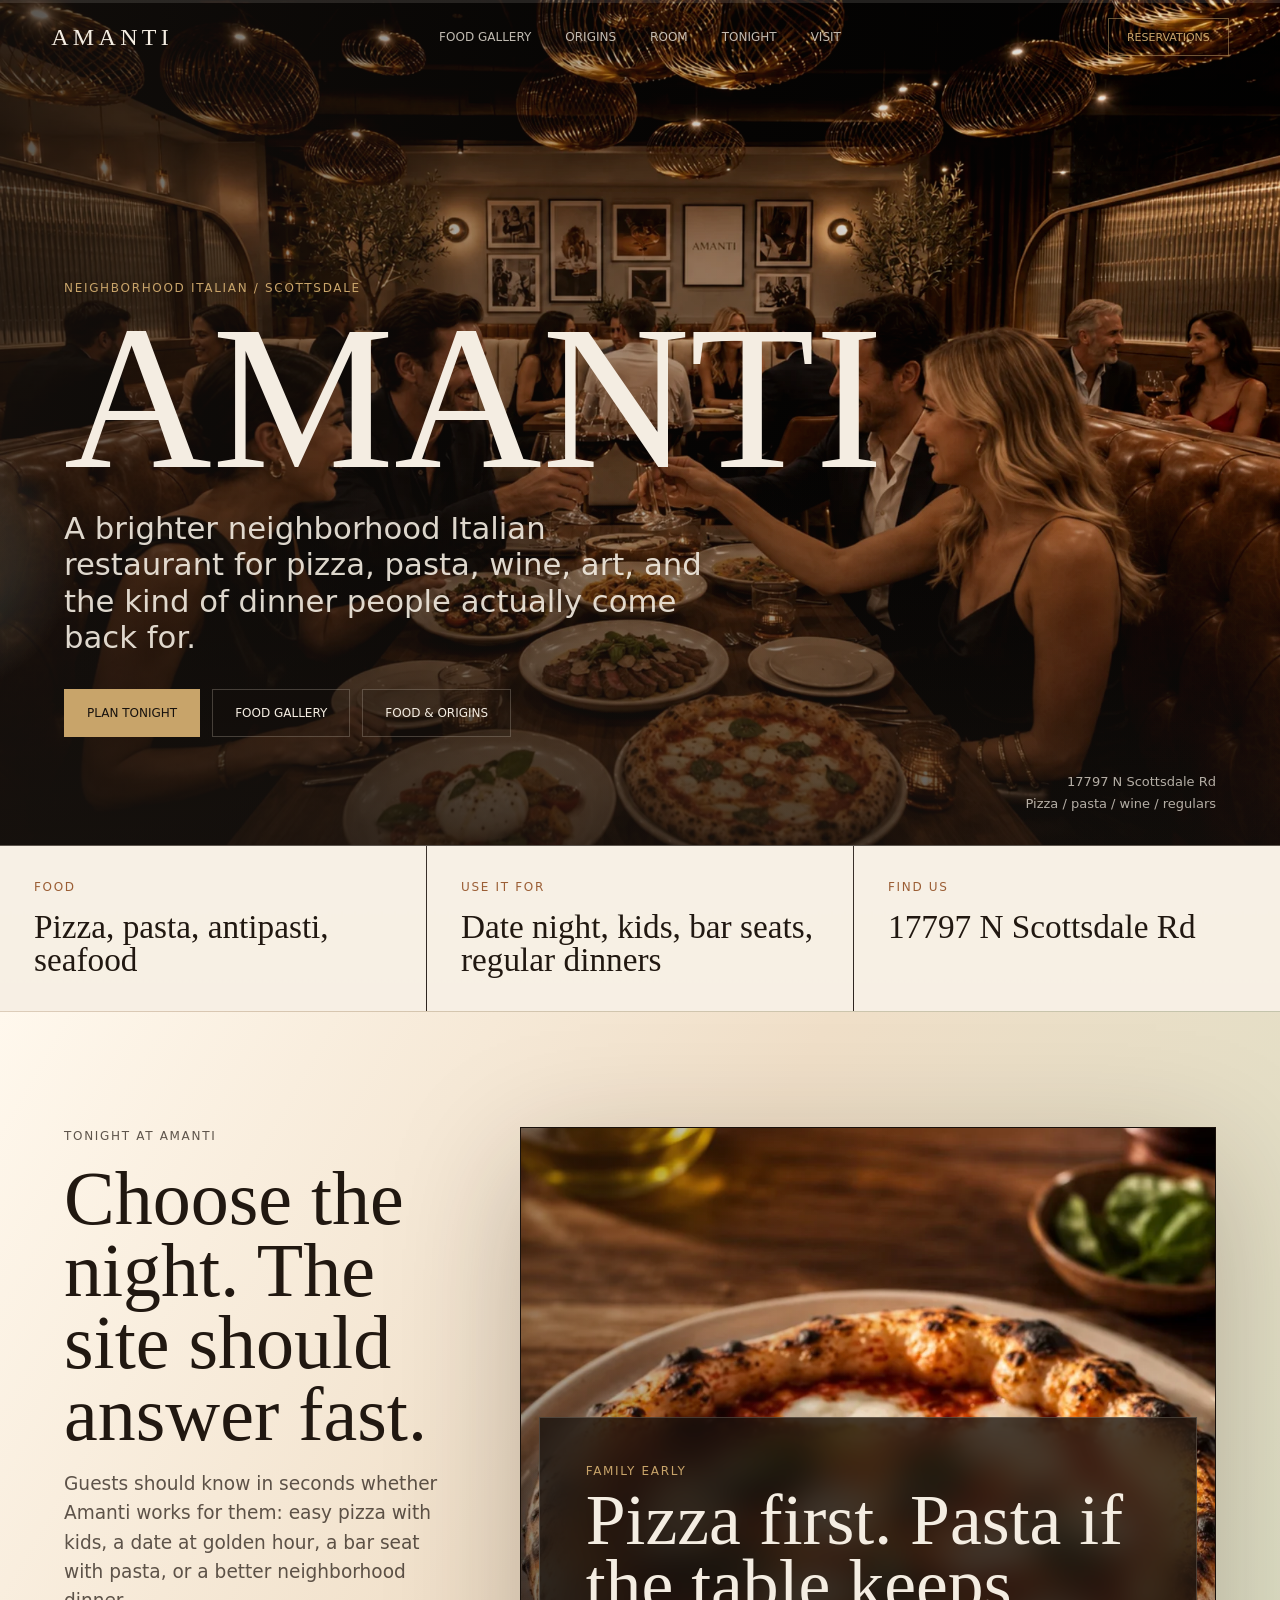
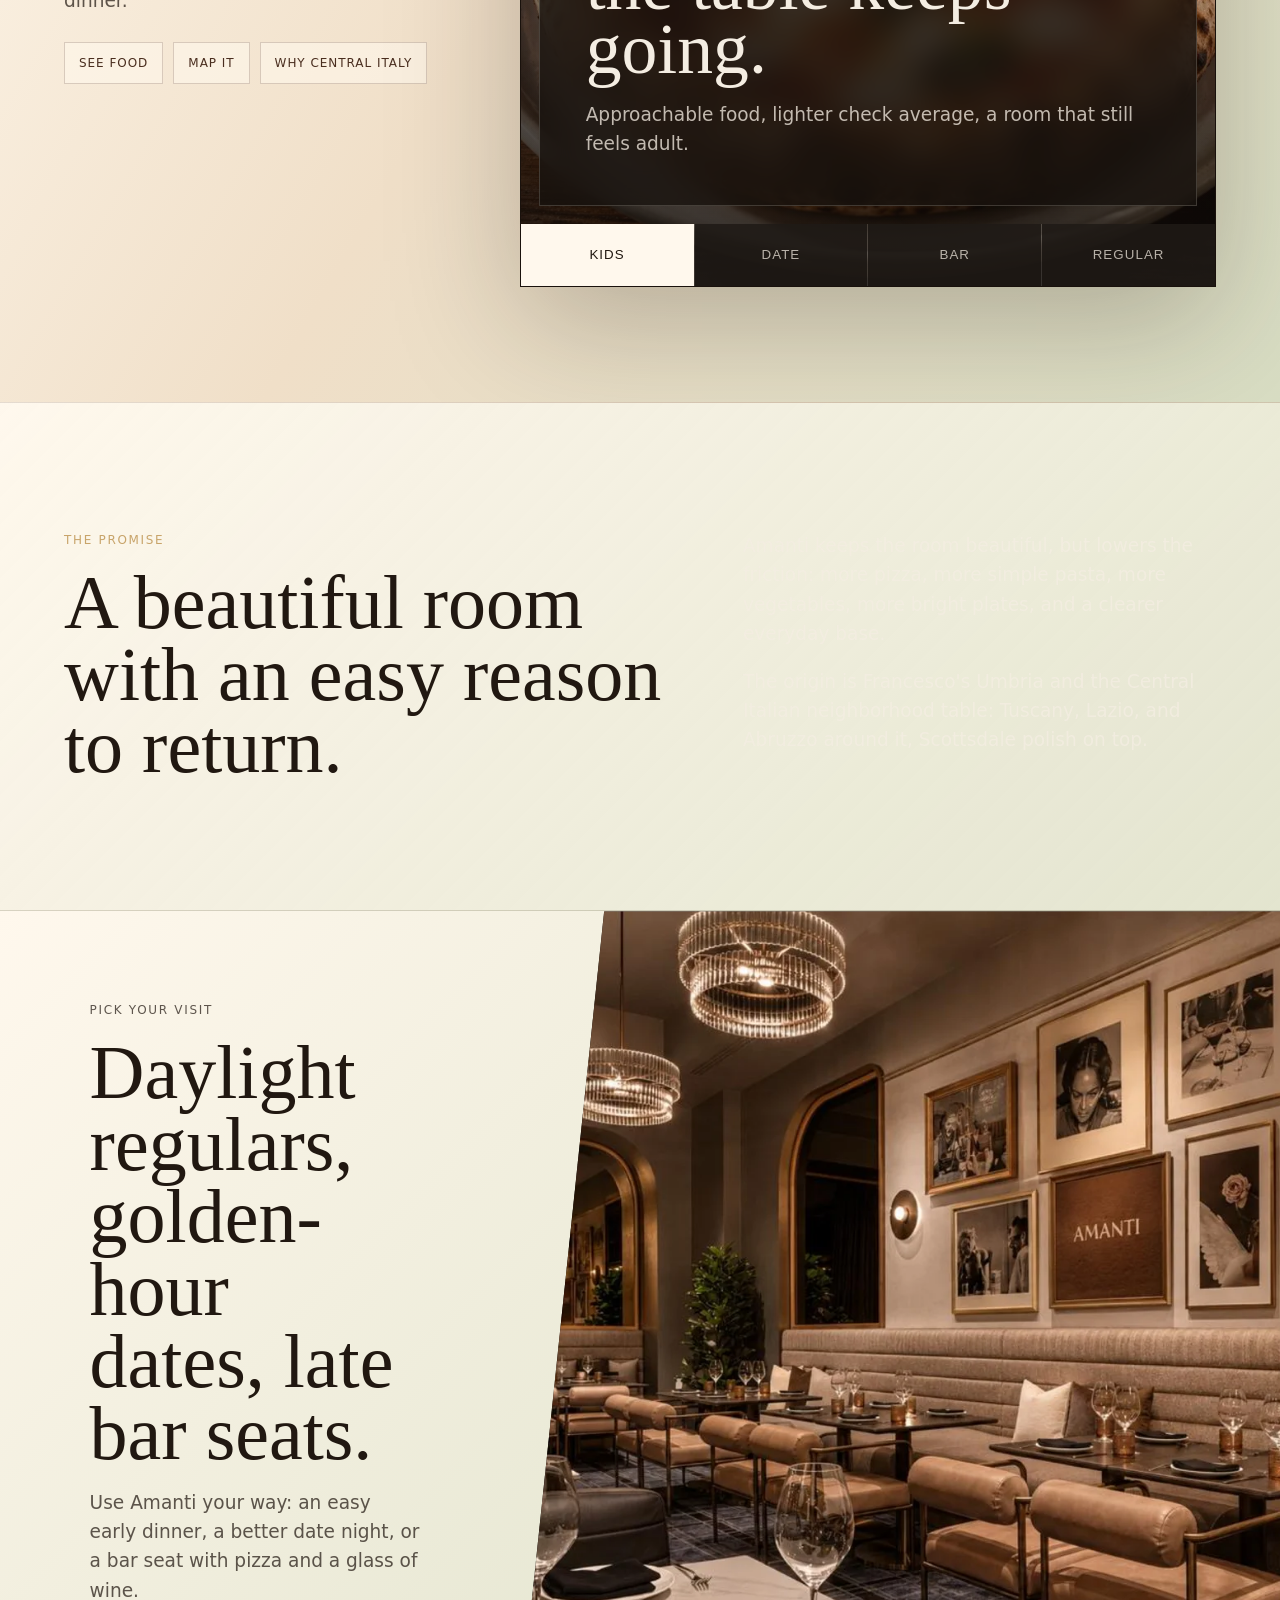
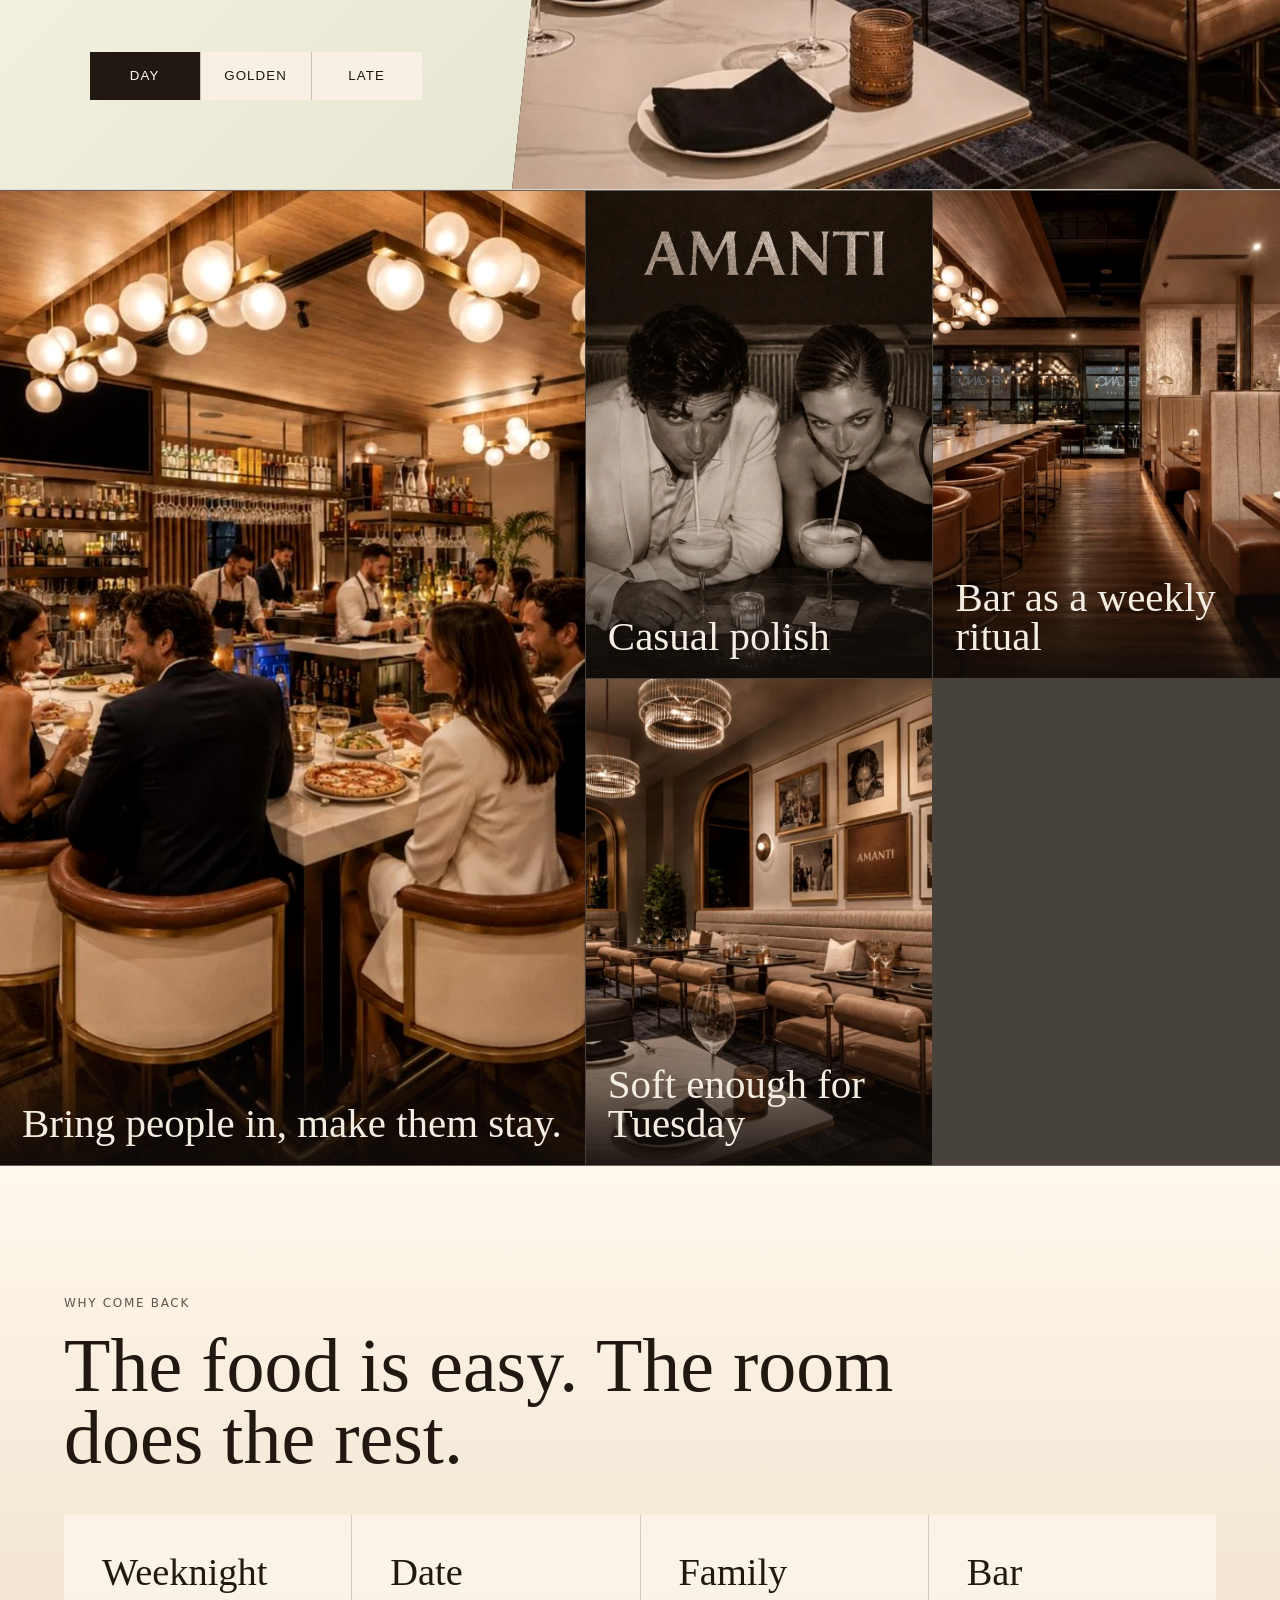
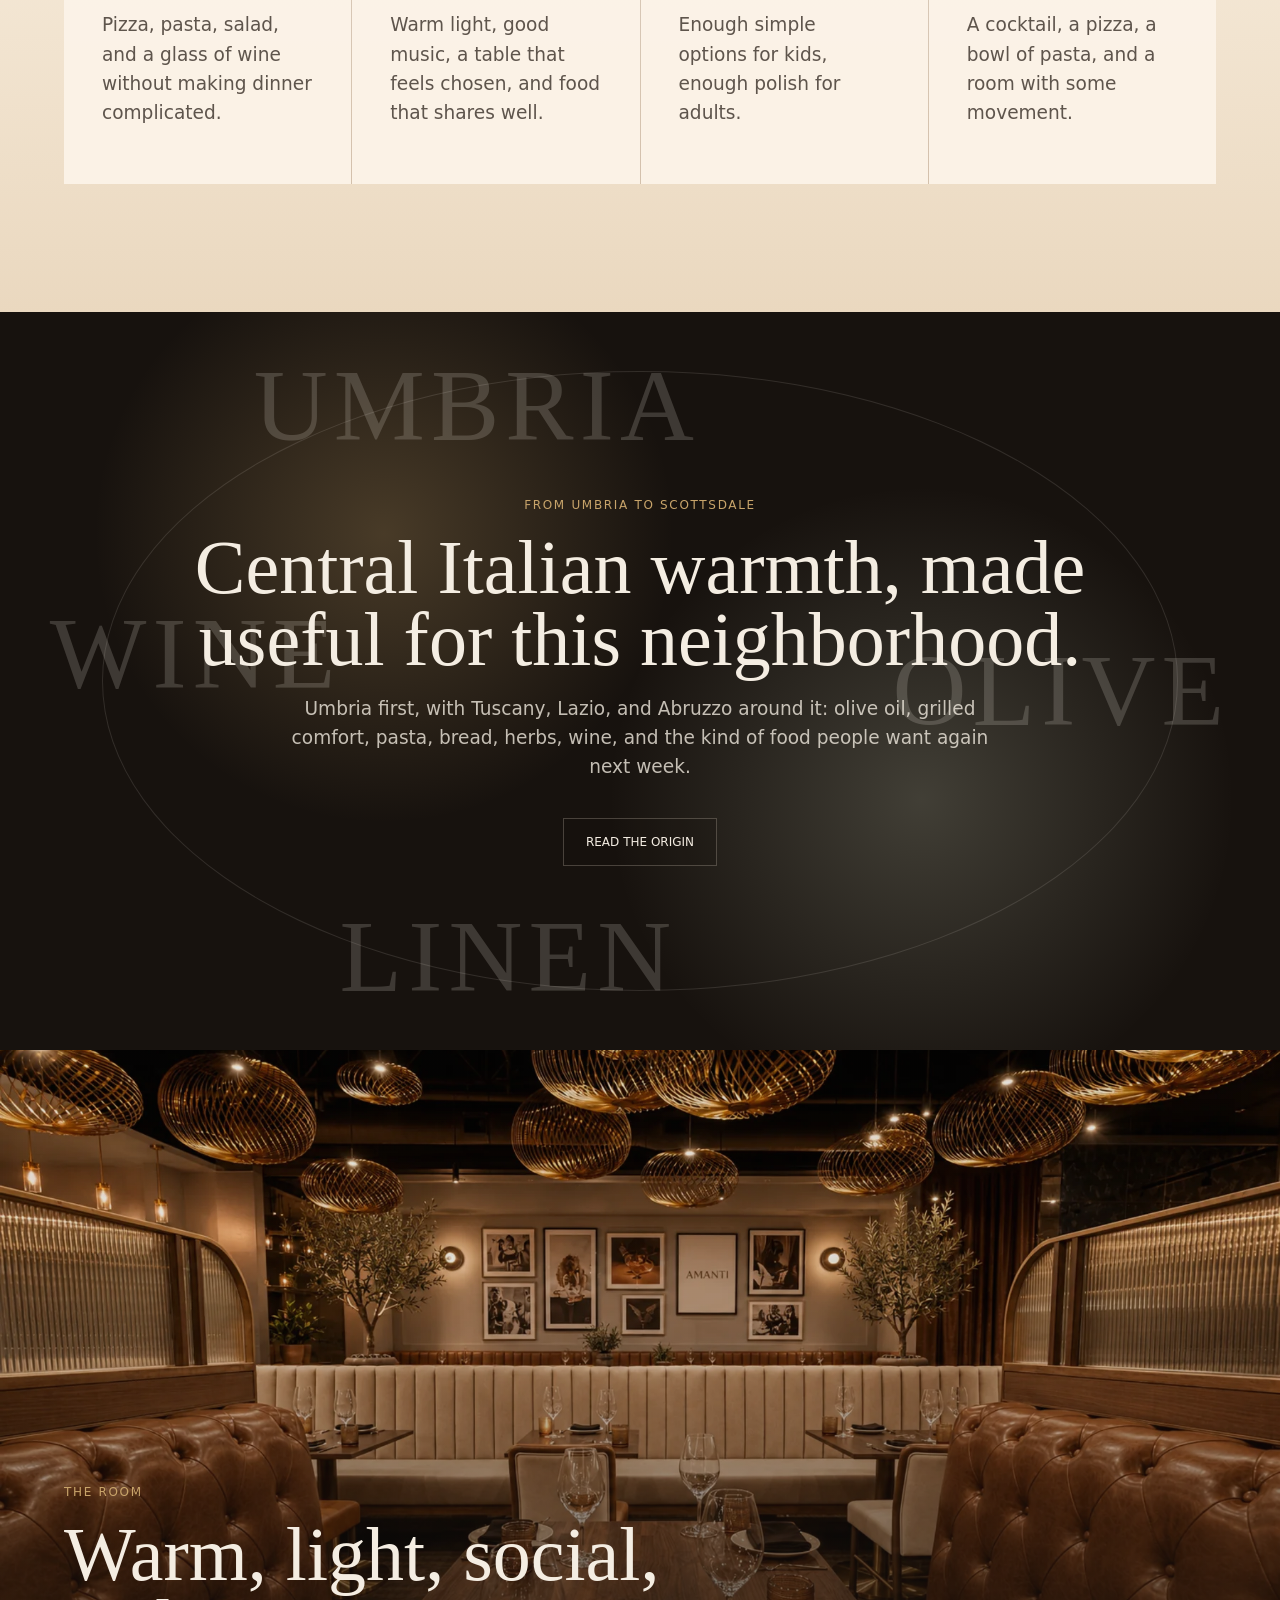
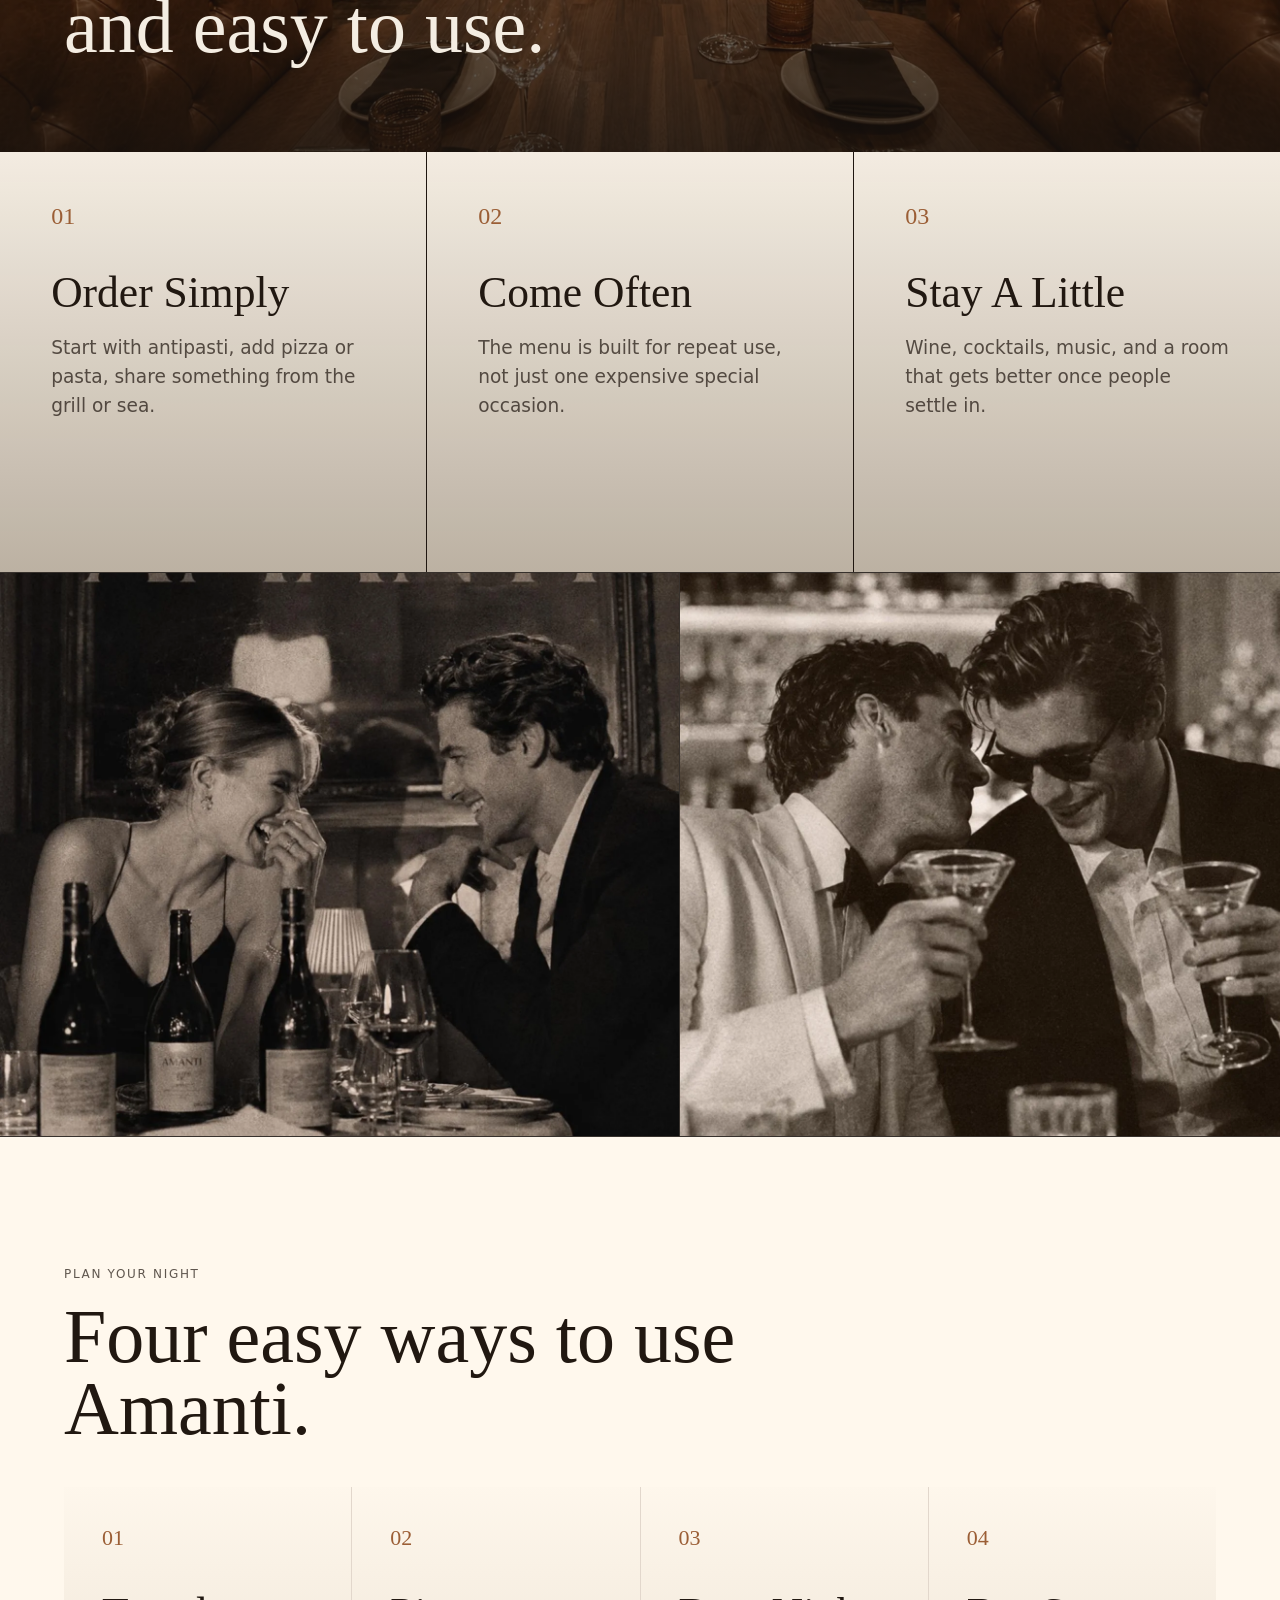
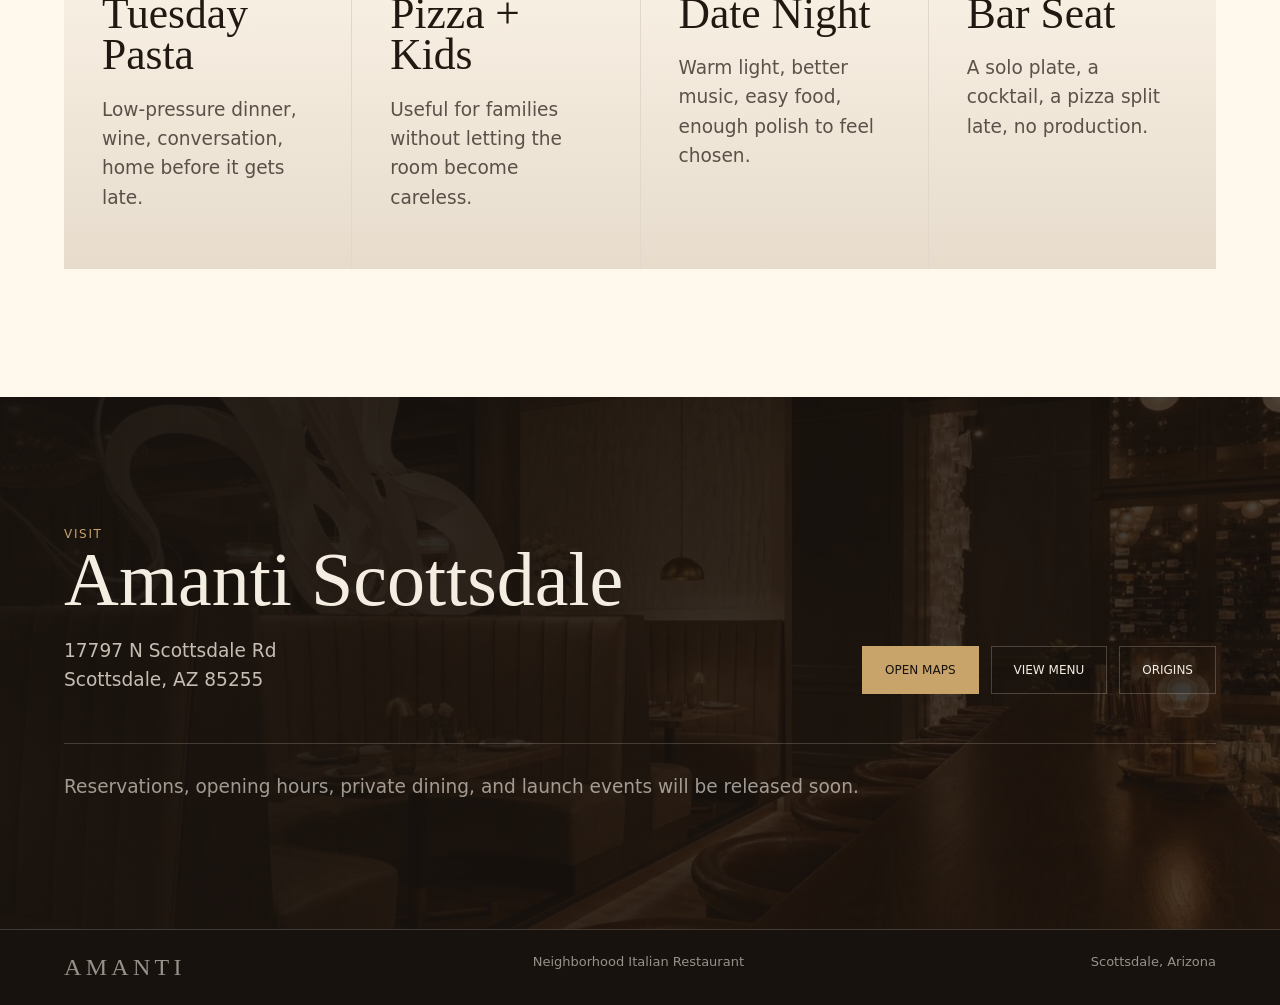
==== commit ecedafe6: "Make Amanti homepage more guest-first" ====
--- a/index.html
+++ b/index.html
@@ -20,10 +20,10 @@
   <header class="site-header" data-header>
     <a class="brand" href="#top" aria-label="Amanti home">AMANTI</a>
     <nav aria-label="Primary">
-      <a href="food.html">Menu</a>
+      <a href="food.html">Food Gallery</a>
       <a href="origins.html">Origins</a>
       <a href="#room">Room</a>
-      <a href="#expect">Experience</a>
+      <a href="#tonight">Tonight</a>
       <a href="#visit">Visit</a>
     </nav>
     <a class="header-cta" href="#visit">Reservations</a>
@@ -36,33 +36,60 @@
       <div class="hero-content">
         <p class="eyebrow">Neighborhood Italian / Scottsdale</p>
         <h1>AMANTI</h1>
-        <p class="hero-copy">Neighborhood Italian in North Scottsdale: pizza, pasta, wine, warm light, Umbrian roots, and a room built for weeknight dinners, dates, and regulars.</p>
+        <p class="hero-copy">A brighter neighborhood Italian restaurant for pizza, pasta, wine, art, and the kind of dinner people actually come back for.</p>
         <div class="hero-actions">
-          <a class="button primary" href="#visit">Plan a Night</a>
-          <a class="button ghost" href="food.html">View Menu</a>
-          <a class="button ghost" href="#expect">What To Expect</a>
+          <a class="button primary" href="#tonight">Plan Tonight</a>
+          <a class="button ghost" href="food.html">Food Gallery</a>
+          <a class="button ghost" href="origins.html">Food & Origins</a>
         </div>
       </div>
       <aside class="hero-note" aria-label="Opening note">
         <span>17797 N Scottsdale Rd</span>
-        <span>Warm, bright, useful Italian</span>
+        <span>Pizza / pasta / wine / regulars</span>
       </aside>
     </section>
 
     <section class="guest-snapshot" aria-label="Quick restaurant details">
-      <a href="food.html"><span>Eat</span><strong>Pizza, pasta, antipasti, seafood</strong></a>
+      <a href="food.html"><span>Food</span><strong>Pizza, pasta, antipasti, seafood</strong></a>
+      <a href="#tonight"><span>Use It For</span><strong>Date night, kids, bar seats, regular dinners</strong></a>
       <a href="#visit"><span>Find Us</span><strong>17797 N Scottsdale Rd</strong></a>
-      <a href="#visit"><span>Opening</span><strong>Reservations and hours coming soon</strong></a>
+    </section>
+
+    <section class="tonight-console" id="tonight" aria-label="Plan a night at Amanti">
+      <div class="console-copy">
+        <p class="eyebrow">Tonight At Amanti</p>
+        <h2>Choose the night. The site should answer fast.</h2>
+        <p>Guests should know in seconds whether Amanti works for them: easy pizza with kids, a date at golden hour, a bar seat with pasta, or a better neighborhood dinner.</p>
+        <div class="console-actions">
+          <a href="food.html">See Food</a>
+          <a href="#visit">Map It</a>
+          <a href="origins.html">Why Central Italy</a>
+        </div>
+      </div>
+      <div class="console-stage">
+        <img data-night-image src="assets/margherita-pizza.webp" alt="Margherita pizza at Amanti">
+        <div class="console-panel">
+          <span data-night-kicker>Family Early</span>
+          <strong data-night-title>Pizza first. Pasta if the table keeps going.</strong>
+          <p data-night-copy>Approachable food, lighter check average, a room that still feels adult.</p>
+        </div>
+        <div class="night-selector" role="tablist" aria-label="Choose a visit type">
+          <button class="active" type="button" data-night-choice data-image="assets/margherita-pizza.webp" data-kicker="Family Early" data-title="Pizza first. Pasta if the table keeps going." data-copy="Approachable food, lighter check average, a room that still feels adult.">Kids</button>
+          <button type="button" data-night-choice data-image="assets/date-night-dinner.webp" data-kicker="Date Night" data-title="Warm table, red wine, food that shares." data-copy="Polished enough to feel planned, relaxed enough to avoid special-occasion stiffness.">Date</button>
+          <button type="button" data-night-choice data-image="assets/social-bar.webp" data-kicker="Bar Seat" data-title="Cocktail, pizza, pasta, stay a little." data-copy="A neighborhood bar rhythm with Italian food instead of a steakhouse commitment.">Bar</button>
+          <button type="button" data-night-choice data-image="assets/rigatoni-tomato.webp" data-kicker="Regular Dinner" data-title="Tomato, basil, olive oil, done right." data-copy="Simple food with enough origin and taste to become a weekly habit.">Regular</button>
+        </div>
+      </div>
     </section>
 
     <section class="brand-statement section-grid" id="expect">
       <div>
-        <p class="eyebrow">What To Expect</p>
-        <h2>A neighborhood Italian restaurant that still feels designed.</h2>
+        <p class="eyebrow">The Promise</p>
+        <h2>A beautiful room with an easy reason to return.</h2>
       </div>
       <div class="intro-copy">
-        <p>Come for food you understand quickly: focaccia, burrata, pizza, pasta, fish, wine, and a few larger plates when dinner turns into a longer night.</p>
-        <p>The room is warm and polished, but the point is simple: make Amanti useful enough for Tuesday and good-looking enough for Saturday.</p>
+        <p>Amanti keeps the room beautiful, but lowers the friction: more pizza, more simple pasta, more vegetables, more bright plates, and a clearer everyday base.</p>
+        <p>The origin is Francesco's Umbria and the Central Italian neighborhood table: Tuscany, Lazio, and Abruzzo around it, Scottsdale polish on top.</p>
       </div>
     </section>
 
@@ -95,7 +122,7 @@
       </figure>
       <figure>
         <img src="assets/bar-depth.webp" alt="A warm Italian bar with bottles, glassware, and ambient light">
-        <figcaption>Bar as neighborhood ritual</figcaption>
+        <figcaption>Bar as a weekly ritual</figcaption>
       </figure>
       <figure>
         <img src="assets/banquette.webp" alt="Banquette seating, walnut, leather, olive trees, and warm dining room light">
@@ -118,7 +145,7 @@
 
     <section class="brand-canvas" aria-label="Amanti brand canvas">
       <div class="brand-orbit" aria-hidden="true">
-        <span>UMBRA</span>
+        <span>UMBRIA</span>
         <span>OLIVE</span>
         <span>LINEN</span>
         <span>WINE</span>
--- a/styles.css
+++ b/styles.css
@@ -349,6 +349,148 @@
   line-height: 1;
 }
 
+.tonight-console {
+  display: grid;
+  grid-template-columns: minmax(300px, .72fr) minmax(0, 1.28fr);
+  gap: clamp(28px, 5vw, 72px);
+  align-items: center;
+  min-height: 92svh;
+  padding: clamp(58px, 9vw, 130px) clamp(18px, 5vw, 72px);
+  background:
+    linear-gradient(120deg, #fff8ed 0%, #f0dfc8 45%, #d8ddc3 100%);
+  color: var(--ink);
+  border-block: 1px solid rgba(74, 46, 31, .14);
+}
+
+.console-copy {
+  position: sticky;
+  top: 96px;
+  align-self: start;
+}
+
+.console-copy p,
+.tonight-console .eyebrow {
+  color: rgba(33, 24, 17, .72);
+}
+
+.console-actions {
+  display: flex;
+  flex-wrap: wrap;
+  gap: 10px;
+  margin-top: 26px;
+}
+
+.console-actions a {
+  min-height: 42px;
+  display: inline-flex;
+  align-items: center;
+  border: 1px solid rgba(74, 46, 31, .2);
+  padding: 0 14px;
+  color: var(--walnut);
+  font-size: 12px;
+  text-transform: uppercase;
+  letter-spacing: .08em;
+  background: rgba(255, 248, 237, .58);
+}
+
+.console-actions a:hover {
+  background: var(--ink);
+  color: var(--daylight);
+}
+
+.console-stage {
+  position: relative;
+  min-height: min(78vw, 760px);
+  display: grid;
+  align-content: end;
+  overflow: hidden;
+  background: #0f0b08;
+  border: 1px solid rgba(74, 46, 31, .18);
+  box-shadow: 0 34px 120px rgba(33, 24, 17, .26);
+}
+
+.console-stage::before {
+  content: "";
+  position: absolute;
+  inset: 0;
+  z-index: 1;
+  background:
+    linear-gradient(0deg, rgba(15,11,8,.88), transparent 56%),
+    linear-gradient(90deg, rgba(15,11,8,.42), transparent 58%);
+}
+
+.console-stage img {
+  position: absolute;
+  inset: 0;
+  height: 100%;
+  object-fit: cover;
+  transition: opacity .22s ease, transform .8s ease;
+}
+
+.console-stage.changing img {
+  opacity: .44;
+  transform: scale(1.035);
+}
+
+.console-panel {
+  position: relative;
+  z-index: 2;
+  width: min(760px, calc(100% - 36px));
+  margin: 18px;
+  padding: clamp(22px, 4vw, 46px);
+  background: rgba(23, 18, 14, .76);
+  border: 1px solid rgba(244, 237, 226, .18);
+  backdrop-filter: blur(16px);
+}
+
+.console-panel span {
+  display: block;
+  color: var(--brass);
+  font-size: 12px;
+  letter-spacing: .14em;
+  text-transform: uppercase;
+}
+
+.console-panel strong {
+  display: block;
+  margin-top: 10px;
+  font-family: Georgia, "Times New Roman", serif;
+  font-size: clamp(38px, 5.6vw, 82px);
+  font-weight: 400;
+  line-height: .9;
+  color: var(--linen);
+}
+
+.console-panel p {
+  max-width: 560px;
+  margin-bottom: 0;
+  color: rgba(244, 237, 226, .76);
+}
+
+.night-selector {
+  position: relative;
+  z-index: 2;
+  display: grid;
+  grid-template-columns: repeat(4, minmax(0, 1fr));
+  gap: 1px;
+  background: rgba(244, 237, 226, .18);
+}
+
+.night-selector button {
+  min-height: 62px;
+  border: 0;
+  background: rgba(23, 18, 14, .82);
+  color: rgba(244, 237, 226, .72);
+  cursor: pointer;
+  text-transform: uppercase;
+  letter-spacing: .08em;
+}
+
+.night-selector button.active {
+  background: var(--daylight);
+  color: var(--ink);
+}
+
 .mood-room {
   display: grid;
   grid-template-columns: minmax(300px, .8fr) minmax(0, 1.2fr);
@@ -1310,6 +1452,7 @@
 
   .section-grid,
   .guest-snapshot,
+  .tonight-console,
   .mood-room,
   .brand-film,
   .art-grid,
@@ -1331,6 +1474,9 @@
 
   .brand-film .film-large { grid-row: auto; }
   .brand-film img { min-height: 430px; }
+  .console-copy { position: static; }
+  .console-stage { min-height: 78svh; }
+  .night-selector { grid-template-columns: repeat(2, minmax(0, 1fr)); }
   .mood-copy { padding-inline: 18px; }
   .mood-window {
     clip-path: none;
@@ -1407,4 +1553,6 @@
   .header-cta { padding-inline: 12px; }
   .menu-tabs { grid-template-columns: 1fr; }
   .button { width: 100%; }
-}
+  .night-selector { grid-template-columns: 1fr; }
+  .console-actions a { width: 100%; justify-content: center; }
+}
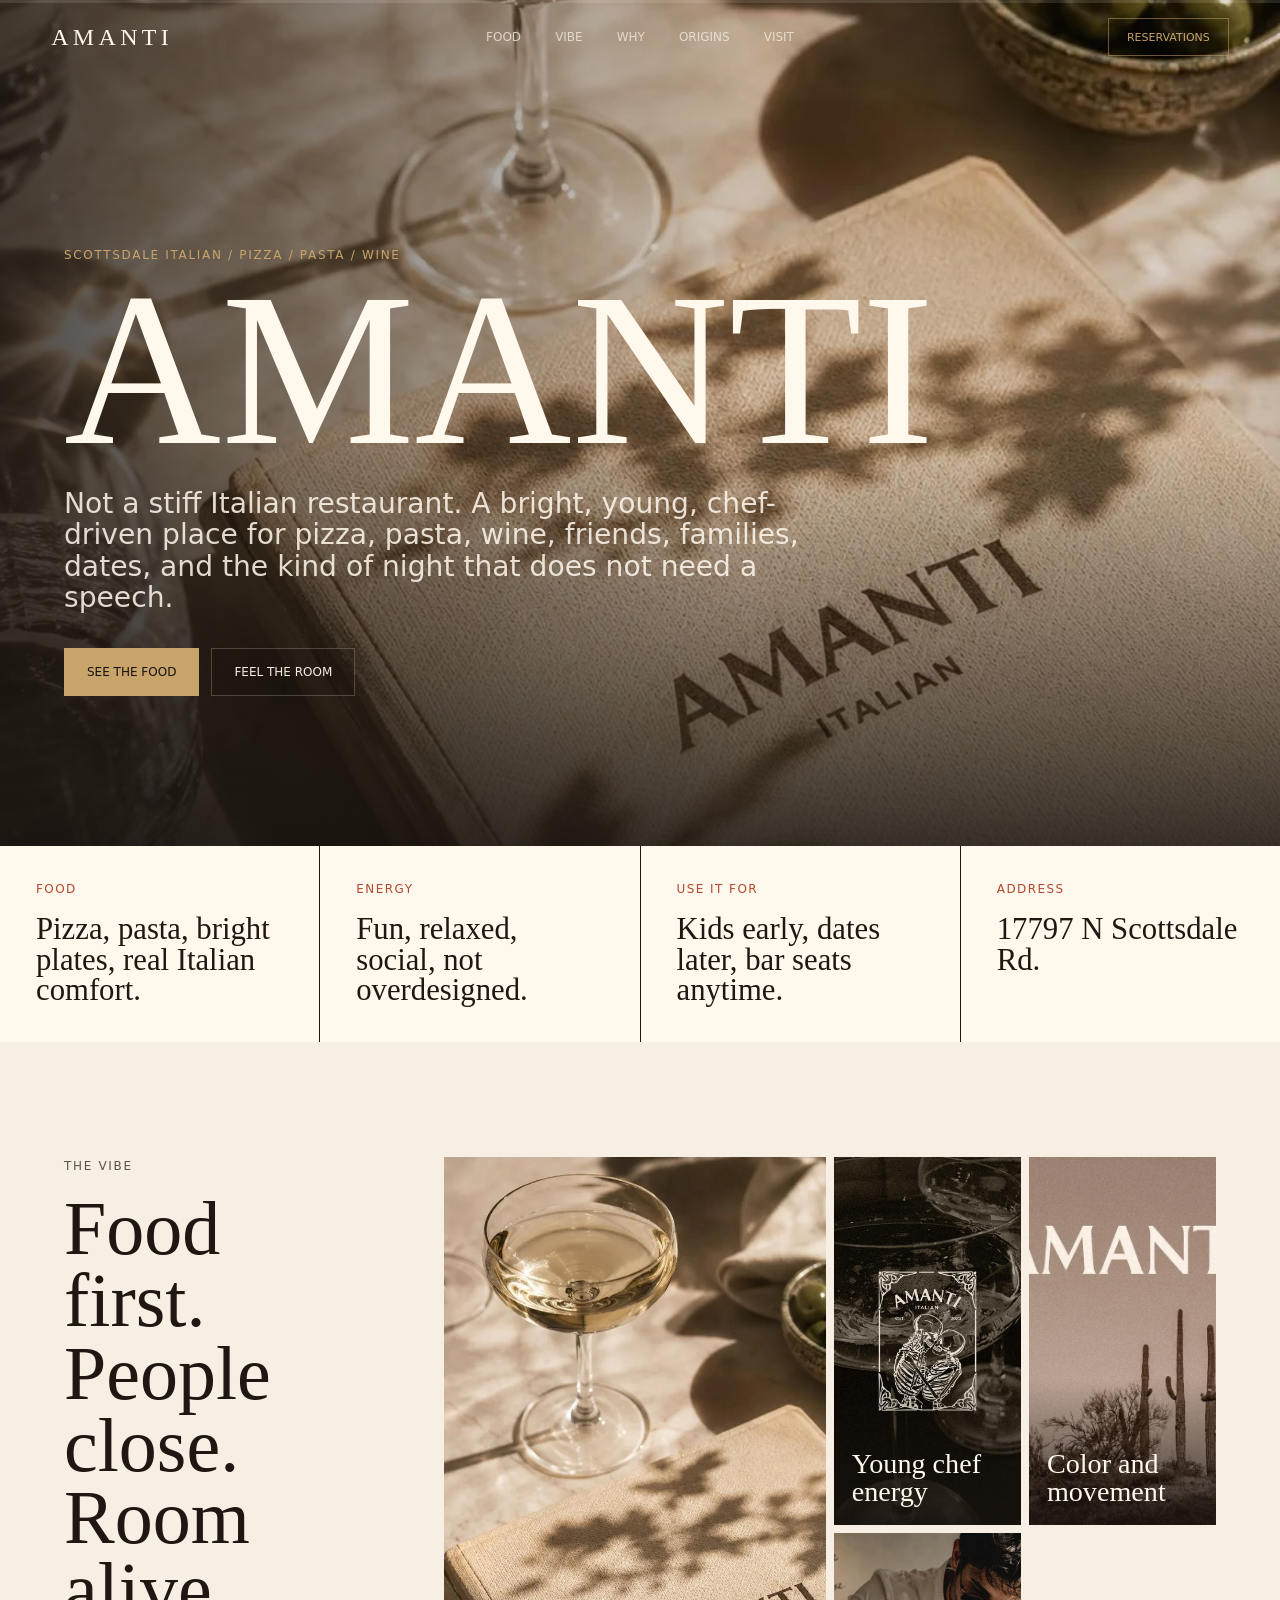
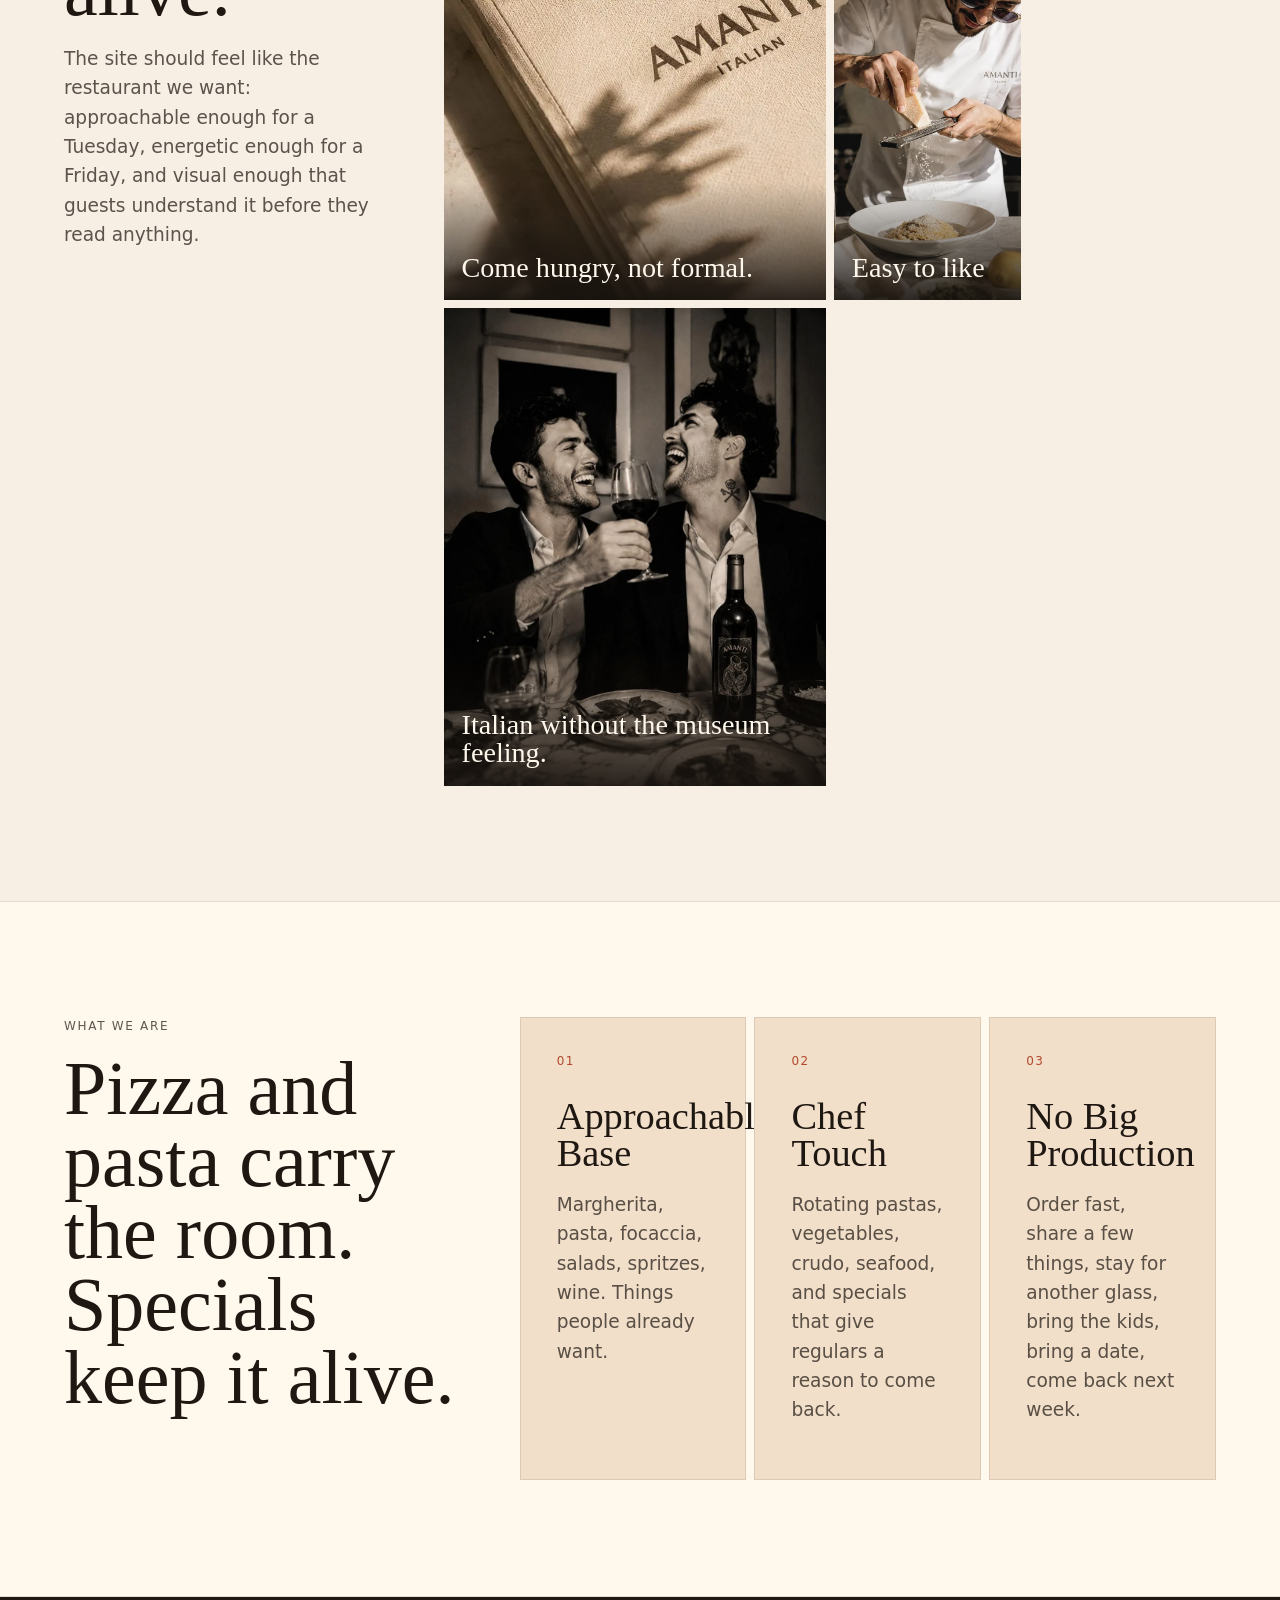
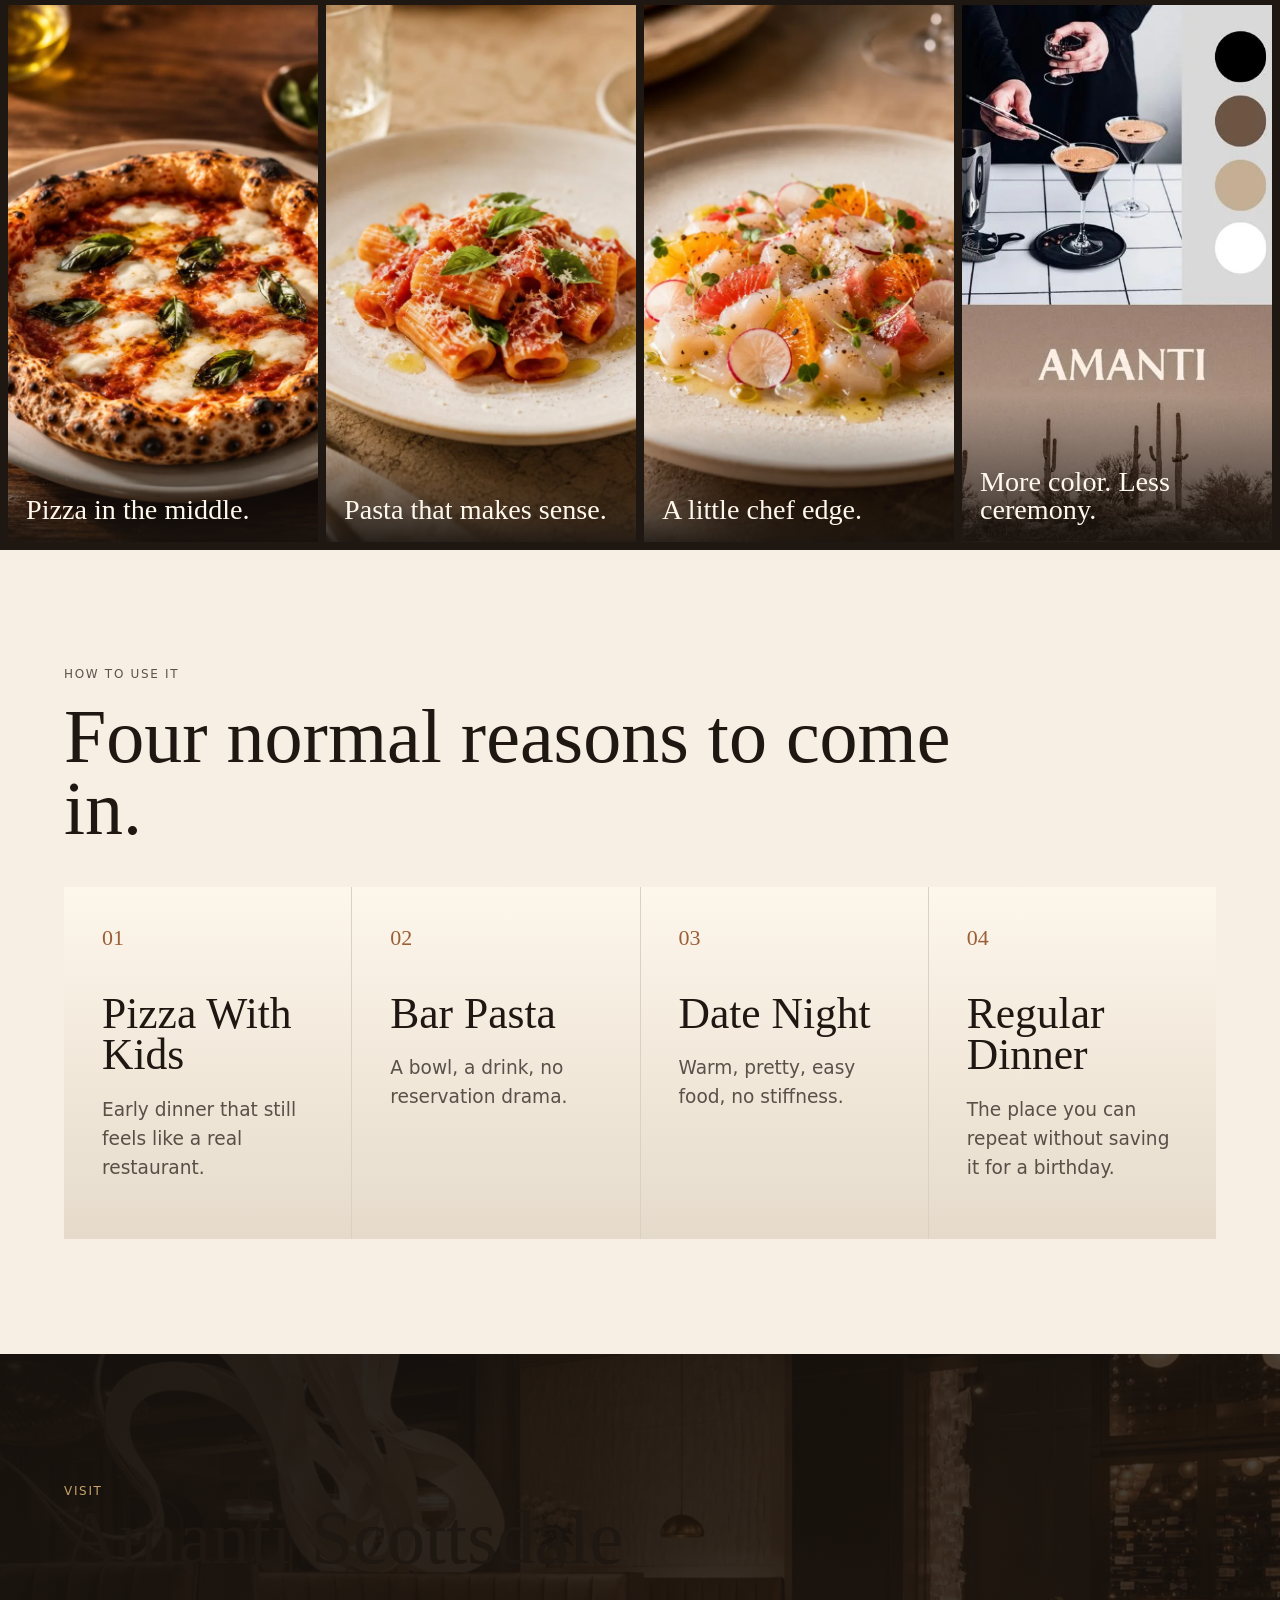
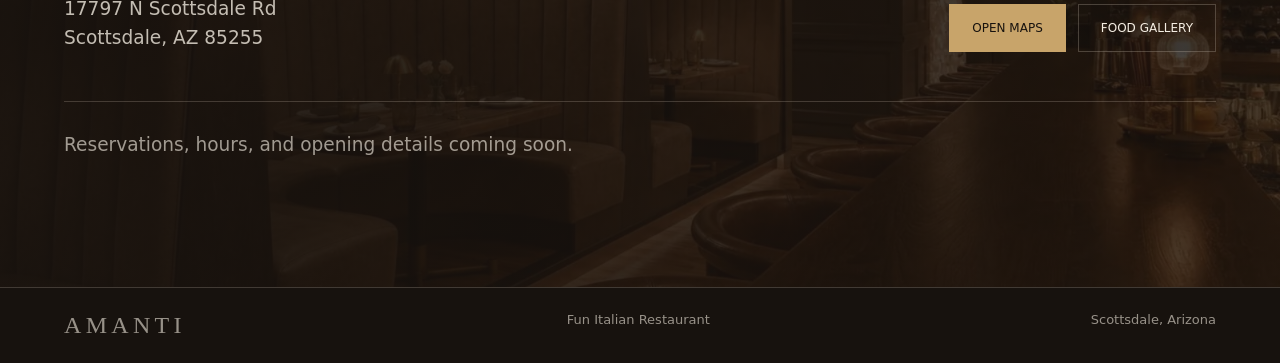
==== commit f70be054: "Rebuild Amanti site around approachable Italian vision" ====
--- a/index.html
+++ b/index.html
@@ -3,206 +3,96 @@
 <head>
   <meta charset="utf-8">
   <meta name="viewport" content="width=device-width, initial-scale=1">
-  <title>Amanti | Neighborhood Italian in Scottsdale</title>
-  <meta name="description" content="Amanti is a neighborhood Italian restaurant in Scottsdale shaped by Umbrian roots, Central Italian warmth, lifestyle, art, pizza, pasta, and everyday hospitality.">
+  <title>Amanti | Fun Italian in Scottsdale</title>
+  <meta name="description" content="Amanti is a fun, modern, approachable Italian restaurant in Scottsdale: pizza, pasta, wine, bright plates, and a young chef-driven neighborhood energy.">
   <meta name="theme-color" content="#17120e">
-  <meta property="og:title" content="Amanti | Neighborhood Italian">
-  <meta property="og:description" content="A warm, artful neighborhood Italian restaurant rooted in Umbria and Central Italy.">
-  <meta property="og:image" content="https://amantirestaurant.com/assets/amanti-dining-hero.webp">
+  <meta property="og:title" content="Amanti | Fun Italian in Scottsdale">
+  <meta property="og:description" content="Pizza, pasta, wine, bright plates, and a young chef-driven neighborhood energy.">
+  <meta property="og:image" content="https://amantirestaurant.com/assets/amanti-new-15.webp">
   <meta property="og:type" content="website">
   <link rel="canonical" href="https://amantirestaurant.com/">
-  <link rel="preload" as="image" href="assets/amanti-dining-hero.webp">
+  <link rel="preload" as="image" href="assets/amanti-new-15.webp">
   <link rel="stylesheet" href="styles.css">
 </head>
-<body>
-  <div class="ambient-light" aria-hidden="true"></div>
+<body class="amanti-rebuild">
   <div class="scroll-meter" aria-hidden="true"><span data-scroll-meter></span></div>
   <header class="site-header" data-header>
     <a class="brand" href="#top" aria-label="Amanti home">AMANTI</a>
     <nav aria-label="Primary">
-      <a href="food.html">Food Gallery</a>
+      <a href="food.html">Food</a>
+      <a href="#vibe">Vibe</a>
+      <a href="#why">Why</a>
       <a href="origins.html">Origins</a>
-      <a href="#room">Room</a>
-      <a href="#tonight">Tonight</a>
       <a href="#visit">Visit</a>
     </nav>
     <a class="header-cta" href="#visit">Reservations</a>
   </header>
 
   <main id="top">
-    <section class="hero brand-hero">
-      <img class="hero-bg" src="assets/amanti-dining-hero.webp" alt="Warm Amanti dining room with guests, wine, art, and a full Italian table">
-      <div class="hero-scrim"></div>
-      <div class="hero-content">
-        <p class="eyebrow">Neighborhood Italian / Scottsdale</p>
+    <section class="raw-hero">
+      <img src="assets/amanti-new-15.webp" alt="Amanti visual direction: fun, modern, approachable Italian energy">
+      <div class="raw-hero-copy">
+        <p class="eyebrow">Scottsdale Italian / Pizza / Pasta / Wine</p>
         <h1>AMANTI</h1>
-        <p class="hero-copy">A brighter neighborhood Italian restaurant for pizza, pasta, wine, art, and the kind of dinner people actually come back for.</p>
+        <p>Not a stiff Italian restaurant. A bright, young, chef-driven place for pizza, pasta, wine, friends, families, dates, and the kind of night that does not need a speech.</p>
         <div class="hero-actions">
-          <a class="button primary" href="#tonight">Plan Tonight</a>
-          <a class="button ghost" href="food.html">Food Gallery</a>
-          <a class="button ghost" href="origins.html">Food & Origins</a>
-        </div>
-      </div>
-      <aside class="hero-note" aria-label="Opening note">
-        <span>17797 N Scottsdale Rd</span>
-        <span>Pizza / pasta / wine / regulars</span>
-      </aside>
-    </section>
-
-    <section class="guest-snapshot" aria-label="Quick restaurant details">
-      <a href="food.html"><span>Food</span><strong>Pizza, pasta, antipasti, seafood</strong></a>
-      <a href="#tonight"><span>Use It For</span><strong>Date night, kids, bar seats, regular dinners</strong></a>
-      <a href="#visit"><span>Find Us</span><strong>17797 N Scottsdale Rd</strong></a>
-    </section>
-
-    <section class="tonight-console" id="tonight" aria-label="Plan a night at Amanti">
-      <div class="console-copy">
-        <p class="eyebrow">Tonight At Amanti</p>
-        <h2>Choose the night. The site should answer fast.</h2>
-        <p>Guests should know in seconds whether Amanti works for them: easy pizza with kids, a date at golden hour, a bar seat with pasta, or a better neighborhood dinner.</p>
-        <div class="console-actions">
-          <a href="food.html">See Food</a>
-          <a href="#visit">Map It</a>
-          <a href="origins.html">Why Central Italy</a>
-        </div>
-      </div>
-      <div class="console-stage">
-        <img data-night-image src="assets/margherita-pizza.webp" alt="Margherita pizza at Amanti">
-        <div class="console-panel">
-          <span data-night-kicker>Family Early</span>
-          <strong data-night-title>Pizza first. Pasta if the table keeps going.</strong>
-          <p data-night-copy>Approachable food, lighter check average, a room that still feels adult.</p>
-        </div>
-        <div class="night-selector" role="tablist" aria-label="Choose a visit type">
-          <button class="active" type="button" data-night-choice data-image="assets/margherita-pizza.webp" data-kicker="Family Early" data-title="Pizza first. Pasta if the table keeps going." data-copy="Approachable food, lighter check average, a room that still feels adult.">Kids</button>
-          <button type="button" data-night-choice data-image="assets/date-night-dinner.webp" data-kicker="Date Night" data-title="Warm table, red wine, food that shares." data-copy="Polished enough to feel planned, relaxed enough to avoid special-occasion stiffness.">Date</button>
-          <button type="button" data-night-choice data-image="assets/social-bar.webp" data-kicker="Bar Seat" data-title="Cocktail, pizza, pasta, stay a little." data-copy="A neighborhood bar rhythm with Italian food instead of a steakhouse commitment.">Bar</button>
-          <button type="button" data-night-choice data-image="assets/rigatoni-tomato.webp" data-kicker="Regular Dinner" data-title="Tomato, basil, olive oil, done right." data-copy="Simple food with enough origin and taste to become a weekly habit.">Regular</button>
+          <a class="button primary" href="food.html">See The Food</a>
+          <a class="button ghost" href="#vibe">Feel The Room</a>
         </div>
       </div>
     </section>
 
-    <section class="brand-statement section-grid" id="expect">
-      <div>
-        <p class="eyebrow">The Promise</p>
-        <h2>A beautiful room with an easy reason to return.</h2>
+    <section class="quick-proof" aria-label="Amanti quick proof">
+      <div><span>Food</span><strong>Pizza, pasta, bright plates, real Italian comfort.</strong></div>
+      <div><span>Energy</span><strong>Fun, relaxed, social, not overdesigned.</strong></div>
+      <div><span>Use It For</span><strong>Kids early, dates later, bar seats anytime.</strong></div>
+      <div><span>Address</span><strong>17797 N Scottsdale Rd.</strong></div>
+    </section>
+
+    <section class="scrapbook" id="vibe" aria-label="Amanti visual vibe">
+      <div class="scrapbook-copy">
+        <p class="eyebrow">The Vibe</p>
+        <h2>Food first. People close. Room alive.</h2>
+        <p>The site should feel like the restaurant we want: approachable enough for a Tuesday, energetic enough for a Friday, and visual enough that guests understand it before they read anything.</p>
       </div>
-      <div class="intro-copy">
-        <p>Amanti keeps the room beautiful, but lowers the friction: more pizza, more simple pasta, more vegetables, more bright plates, and a clearer everyday base.</p>
-        <p>The origin is Francesco's Umbria and the Central Italian neighborhood table: Tuscany, Lazio, and Abruzzo around it, Scottsdale polish on top.</p>
+      <div class="scrapbook-grid">
+        <figure class="big"><img src="assets/amanti-new-01.webp" alt="Amanti visual reference"><figcaption>Come hungry, not formal.</figcaption></figure>
+        <figure><img src="assets/amanti-new-07.webp" alt="Amanti visual reference"><figcaption>Young chef energy</figcaption></figure>
+        <figure><img src="assets/amanti-new-12.webp" alt="Amanti visual reference"><figcaption>Color and movement</figcaption></figure>
+        <figure><img src="assets/amanti-new-17.webp" alt="Amanti visual reference"><figcaption>Easy to like</figcaption></figure>
+        <figure class="wide"><img src="assets/amanti-new-21.webp" alt="Amanti visual reference"><figcaption>Italian without the museum feeling.</figcaption></figure>
       </div>
     </section>
 
-    <section class="mood-room" aria-label="Amanti mood room">
-      <div class="mood-copy">
-        <p class="eyebrow">Pick Your Visit</p>
-        <h2 data-mood-heading>Daylight regulars, golden-hour dates, late bar seats.</h2>
-        <p data-mood-copy>Use Amanti your way: an easy early dinner, a better date night, or a bar seat with pizza and a glass of wine.</p>
-        <div class="mood-controls" role="tablist" aria-label="Choose Amanti mood">
-          <button class="active" type="button" data-mood-choice="day" data-heading="Daylight regulars, golden-hour dates, late bar seats." data-copy="Use Amanti your way: an easy early dinner, a better date night, or a bar seat with pizza and a glass of wine.">Day</button>
-          <button type="button" data-mood-choice="golden" data-heading="Golden hour is for dates, wine, and the first pizza on the table." data-copy="Come before the rush: olive trees, brass, linen, red wine, and food that does not need a long explanation.">Golden</button>
-          <button type="button" data-mood-choice="late" data-heading="Later, the bar gets warmer and the room gets easier." data-copy="Low light, people at the bar, another glass, and enough energy to stay without turning dinner into a production.">Late</button>
-        </div>
+    <section class="honest-food" aria-label="What Amanti serves">
+      <div>
+        <p class="eyebrow">What We Are</p>
+        <h2>Pizza and pasta carry the room. Specials keep it alive.</h2>
       </div>
-      <div class="mood-window">
-        <img src="assets/banquette.webp" alt="Warm banquette seating and olive trees at Amanti" data-mood-image="day">
-        <img src="assets/date-night.webp" alt="Date-night table with warm Amanti lighting" data-mood-image="golden">
-        <img src="assets/social-bar.webp" alt="Guests gathered at the Amanti bar" data-mood-image="late">
+      <div class="truth-cards">
+        <article><span>01</span><h3>Approachable Base</h3><p>Margherita, pasta, focaccia, salads, spritzes, wine. Things people already want.</p></article>
+        <article><span>02</span><h3>Chef Touch</h3><p>Rotating pastas, vegetables, crudo, seafood, and specials that give regulars a reason to come back.</p></article>
+        <article><span>03</span><h3>No Big Production</h3><p>Order fast, share a few things, stay for another glass, bring the kids, bring a date, come back next week.</p></article>
       </div>
     </section>
 
-    <section class="brand-film" id="lifestyle" aria-label="Amanti lifestyle film">
-      <figure class="film-large">
-        <img src="assets/social-dining-room.webp" alt="Guests sharing wine and conversation in the Amanti dining room">
-        <figcaption>Bring people in, make them stay.</figcaption>
-      </figure>
-      <figure>
-        <img src="assets/cocktail-couple.webp" alt="A couple with cocktails in a warm Amanti setting">
-        <figcaption>Casual polish</figcaption>
-      </figure>
-      <figure>
-        <img src="assets/bar-depth.webp" alt="A warm Italian bar with bottles, glassware, and ambient light">
-        <figcaption>Bar as a weekly ritual</figcaption>
-      </figure>
-      <figure>
-        <img src="assets/banquette.webp" alt="Banquette seating, walnut, leather, olive trees, and warm dining room light">
-        <figcaption>Soft enough for Tuesday</figcaption>
-      </figure>
+    <section class="table-energy" id="why" aria-label="Amanti table energy">
+      <figure><img src="assets/margherita-pizza.webp" alt="Margherita pizza"><figcaption>Pizza in the middle.</figcaption></figure>
+      <figure><img src="assets/rigatoni-tomato.webp" alt="Tomato rigatoni pasta"><figcaption>Pasta that makes sense.</figcaption></figure>
+      <figure><img src="assets/citrus-crudo.webp" alt="Bright crudo plate"><figcaption>A little chef edge.</figcaption></figure>
+      <figure><img src="assets/amanti-new-10.webp" alt="Amanti visual reference"><figcaption>More color. Less ceremony.</figcaption></figure>
     </section>
 
-    <section class="sensory-board" aria-label="Amanti sensory brand board">
+    <section class="night-moves" id="tonight" aria-label="How to use Amanti">
       <div class="section-heading">
-        <p class="eyebrow">Why Come Back</p>
-        <h2>The food is easy. The room does the rest.</h2>
-      </div>
-      <div class="sensory-grid">
-        <article><span>Weeknight</span><p>Pizza, pasta, salad, and a glass of wine without making dinner complicated.</p></article>
-        <article><span>Date</span><p>Warm light, good music, a table that feels chosen, and food that shares well.</p></article>
-        <article><span>Family</span><p>Enough simple options for kids, enough polish for adults.</p></article>
-        <article><span>Bar</span><p>A cocktail, a pizza, a bowl of pasta, and a room with some movement.</p></article>
-      </div>
-    </section>
-
-    <section class="brand-canvas" aria-label="Amanti brand canvas">
-      <div class="brand-orbit" aria-hidden="true">
-        <span>UMBRIA</span>
-        <span>OLIVE</span>
-        <span>LINEN</span>
-        <span>WINE</span>
-      </div>
-      <div class="canvas-copy">
-        <p class="eyebrow">From Umbria To Scottsdale</p>
-        <h2>Central Italian warmth, made useful for this neighborhood.</h2>
-        <p>Umbria first, with Tuscany, Lazio, and Abruzzo around it: olive oil, grilled comfort, pasta, bread, herbs, wine, and the kind of food people want again next week.</p>
-        <a class="button ghost canvas-button" href="origins.html">Read The Origin</a>
-      </div>
-    </section>
-
-    <section class="image-band" id="room" aria-label="Amanti dining room">
-      <img src="assets/dining-room.webp" alt="Amanti dining room with leather booths, walnut tables, olive trees, and sculptural pendant lights">
-      <div class="band-caption">
-        <p class="eyebrow">The Room</p>
-        <h2>Warm, light, social, and easy to use.</h2>
-      </div>
-    </section>
-
-    <section class="art-grid" aria-label="Amanti guest details">
-      <article>
-        <span>01</span>
-        <h3>Order Simply</h3>
-        <p>Start with antipasti, add pizza or pasta, share something from the grill or sea.</p>
-      </article>
-      <article>
-        <span>02</span>
-        <h3>Come Often</h3>
-        <p>The menu is built for repeat use, not just one expensive special occasion.</p>
-      </article>
-      <article>
-        <span>03</span>
-        <h3>Stay A Little</h3>
-        <p>Wine, cocktails, music, and a room that gets better once people settle in.</p>
-      </article>
-    </section>
-
-    <section class="lifestyle-marquee" aria-label="Amanti lifestyle moments">
-      <div>
-        <img src="assets/date-night.webp" alt="A warm Amanti date-night setting">
-        <img src="assets/social-bar.webp" alt="Guests gathering at the Amanti bar">
-        <img src="assets/group-toast-table.webp" alt="Friends toasting over an Italian table">
-        <img src="assets/wine-bar.webp" alt="Wine and bar details in warm light">
-      </div>
-    </section>
-
-    <section class="night-paths">
-      <div class="section-heading">
-        <p class="eyebrow">Plan Your Night</p>
-        <h2>Four easy ways to use Amanti.</h2>
+        <p class="eyebrow">How To Use It</p>
+        <h2>Four normal reasons to come in.</h2>
       </div>
       <div class="path-grid">
-        <article><span>01</span><h3>Tuesday Pasta</h3><p>Low-pressure dinner, wine, conversation, home before it gets late.</p></article>
-        <article><span>02</span><h3>Pizza + Kids</h3><p>Useful for families without letting the room become careless.</p></article>
-        <article><span>03</span><h3>Date Night</h3><p>Warm light, better music, easy food, enough polish to feel chosen.</p></article>
-        <article><span>04</span><h3>Bar Seat</h3><p>A solo plate, a cocktail, a pizza split late, no production.</p></article>
+        <article><span>01</span><h3>Pizza With Kids</h3><p>Early dinner that still feels like a real restaurant.</p></article>
+        <article><span>02</span><h3>Bar Pasta</h3><p>A bowl, a drink, no reservation drama.</p></article>
+        <article><span>03</span><h3>Date Night</h3><p>Warm, pretty, easy food, no stiffness.</p></article>
+        <article><span>04</span><h3>Regular Dinner</h3><p>The place you can repeat without saving it for a birthday.</p></article>
       </div>
     </section>
 
@@ -214,16 +104,15 @@
       </div>
       <div class="visit-actions">
         <a class="button primary" href="https://www.google.com/maps/search/?api=1&query=17797%20N%20Scottsdale%20Rd%2C%20Scottsdale%2C%20AZ%2085255" target="_blank" rel="noopener">Open Maps</a>
-        <a class="button ghost" href="food.html">View Menu</a>
-        <a class="button ghost" href="origins.html">Origins</a>
+        <a class="button ghost" href="food.html">Food Gallery</a>
       </div>
-      <p class="visit-note">Reservations, opening hours, private dining, and launch events will be released soon.</p>
+      <p class="visit-note">Reservations, hours, and opening details coming soon.</p>
     </section>
   </main>
 
   <footer>
     <span>AMANTI</span>
-    <span>Neighborhood Italian Restaurant</span>
+    <span>Fun Italian Restaurant</span>
     <span>Scottsdale, Arizona</span>
   </footer>
 
--- a/styles.css
+++ b/styles.css
@@ -312,6 +312,162 @@
   color: var(--ink);
 }
 
+.chef-energy {
+  display: grid;
+  grid-template-columns: minmax(300px, .74fr) minmax(0, 1.26fr);
+  gap: clamp(26px, 5vw, 74px);
+  align-items: center;
+  padding: clamp(64px, 10vw, 138px) clamp(18px, 5vw, 72px);
+  background:
+    linear-gradient(135deg, #17120e 0%, #332015 48%, #6e7352 100%);
+  color: var(--linen);
+  border-block: 1px solid rgba(244, 237, 226, .14);
+}
+
+.chef-copy {
+  position: sticky;
+  top: 96px;
+  align-self: start;
+}
+
+.chef-copy p {
+  color: rgba(244, 237, 226, .74);
+}
+
+.chef-tags {
+  display: flex;
+  flex-wrap: wrap;
+  gap: 8px;
+  margin-top: 30px;
+}
+
+.chef-tags span {
+  min-height: 38px;
+  display: inline-flex;
+  align-items: center;
+  padding: 0 14px;
+  border: 1px solid rgba(244, 237, 226, .22);
+  color: rgba(244, 237, 226, .86);
+  text-transform: uppercase;
+  font-size: 11px;
+  letter-spacing: .1em;
+  background: rgba(244, 237, 226, .06);
+}
+
+.chef-board {
+  display: grid;
+  grid-template-columns: repeat(2, minmax(0, 1fr));
+  gap: 1px;
+  background: rgba(244, 237, 226, .16);
+  box-shadow: 0 34px 120px rgba(15, 11, 8, .32);
+}
+
+.chef-board figure,
+.chef-board article {
+  min-height: 330px;
+  background: rgba(255, 248, 237, .94);
+  color: var(--ink);
+}
+
+.chef-board figure {
+  position: relative;
+  overflow: hidden;
+}
+
+.chef-board .chef-main {
+  grid-row: span 2;
+}
+
+.chef-board img {
+  height: 100%;
+  object-fit: cover;
+  transition: transform .7s ease;
+}
+
+.chef-board figure:hover img {
+  transform: scale(1.035);
+}
+
+.chef-board figcaption {
+  position: absolute;
+  inset: auto 0 0;
+  padding: 76px 22px 22px;
+  background: linear-gradient(0deg, rgba(15, 11, 8, .88), transparent);
+  color: var(--linen);
+  font-family: Georgia, "Times New Roman", serif;
+  font-size: clamp(24px, 2.4vw, 38px);
+  line-height: 1;
+}
+
+.chef-board article {
+  padding: clamp(22px, 3vw, 38px);
+}
+
+.chef-board article span {
+  color: var(--cognac);
+  font-family: Georgia, "Times New Roman", serif;
+  font-size: 22px;
+}
+
+.chef-board article h3 {
+  margin-top: 38px;
+  font-size: clamp(30px, 3.1vw, 48px);
+}
+
+.chef-board article p {
+  color: rgba(33, 24, 17, .72);
+}
+
+.fresh-visuals {
+  padding: clamp(64px, 10vw, 138px) clamp(18px, 5vw, 72px);
+  background: linear-gradient(180deg, #fff8ed, #ead8bf);
+  color: var(--ink);
+}
+
+.fresh-visuals .eyebrow,
+.fresh-visuals p {
+  color: rgba(33, 24, 17, .72);
+}
+
+.fresh-grid {
+  display: grid;
+  grid-template-columns: repeat(4, minmax(0, 1fr));
+  gap: 1px;
+  background: rgba(74, 46, 31, .18);
+}
+
+.fresh-grid figure {
+  position: relative;
+  min-height: clamp(280px, 34vw, 520px);
+  overflow: hidden;
+  background: #0f0b08;
+}
+
+.fresh-grid figure.wide {
+  grid-column: span 2;
+}
+
+.fresh-grid img {
+  height: 100%;
+  object-fit: cover;
+  transition: transform .7s ease;
+}
+
+.fresh-grid figure:hover img {
+  transform: scale(1.035);
+}
+
+.fresh-grid figcaption {
+  position: absolute;
+  inset: auto 0 0;
+  padding: 70px 20px 20px;
+  background: linear-gradient(0deg, rgba(15, 11, 8, .9), transparent);
+  color: var(--linen);
+  font-family: Georgia, "Times New Roman", serif;
+  font-size: clamp(22px, 2.4vw, 36px);
+  line-height: 1;
+}
+
 .guest-snapshot {
   display: grid;
   grid-template-columns: repeat(3, minmax(0, 1fr));
@@ -1293,6 +1449,50 @@
   line-height: 1;
 }
 
+.visual-drop {
+  border-top: 1px solid rgba(74, 46, 31, .14);
+}
+
+.visual-drop-grid {
+  display: grid;
+  grid-template-columns: repeat(7, minmax(0, 1fr));
+  gap: 1px;
+  background: rgba(74, 46, 31, .16);
+}
+
+.visual-drop-grid figure {
+  position: relative;
+  min-height: clamp(220px, 22vw, 360px);
+  overflow: hidden;
+  background: #0f0b08;
+}
+
+.visual-drop-grid img {
+  height: 100%;
+  object-fit: cover;
+  transition: transform .7s ease;
+}
+
+.visual-drop-grid figure:hover img {
+  transform: scale(1.035);
+}
+
+.visual-drop-grid figcaption {
+  position: absolute;
+  left: 10px;
+  bottom: 10px;
+  min-width: 34px;
+  min-height: 34px;
+  display: inline-flex;
+  align-items: center;
+  justify-content: center;
+  background: rgba(15, 11, 8, .74);
+  color: var(--linen);
+  border: 1px solid rgba(244, 237, 226, .22);
+  font-size: 11px;
+  letter-spacing: .08em;
+}
+
 .night-paths {
   padding: clamp(70px, 10vw, 140px) clamp(18px, 5vw, 72px);
   background: #fff8ed;
@@ -1453,6 +1653,10 @@
   .section-grid,
   .guest-snapshot,
   .tonight-console,
+  .chef-energy,
+  .chef-board,
+  .fresh-grid,
+  .visual-drop-grid,
   .mood-room,
   .brand-film,
   .art-grid,
@@ -1475,6 +1679,13 @@
   .brand-film .film-large { grid-row: auto; }
   .brand-film img { min-height: 430px; }
   .console-copy { position: static; }
+  .chef-copy { position: static; }
+  .chef-board .chef-main { grid-row: auto; }
+  .chef-board figure,
+  .chef-board article { min-height: 420px; }
+  .fresh-grid figure.wide { grid-column: auto; }
+  .fresh-grid figure,
+  .visual-drop-grid figure { min-height: 70svh; }
   .console-stage { min-height: 78svh; }
   .night-selector { grid-template-columns: repeat(2, minmax(0, 1fr)); }
   .mood-copy { padding-inline: 18px; }
@@ -1556,3 +1767,325 @@
   .night-selector { grid-template-columns: 1fr; }
   .console-actions a { width: 100%; justify-content: center; }
 }
+
+/* Amanti rebuild: simpler, warmer, more authentic. */
+.amanti-rebuild {
+  background: #f7efe4;
+  color: #1f1711;
+}
+
+.amanti-rebuild .site-header {
+  color: #fff8ed;
+}
+
+.amanti-rebuild .site-header.scrolled {
+  background: rgba(31, 23, 17, .9);
+}
+
+.amanti-rebuild .button {
+  border-radius: 0;
+}
+
+.raw-hero {
+  position: relative;
+  min-height: 94svh;
+  display: grid;
+  align-items: end;
+  overflow: hidden;
+  background: #17120e;
+}
+
+.raw-hero::after {
+  content: "";
+  position: absolute;
+  inset: 0;
+  background:
+    linear-gradient(90deg, rgba(23, 18, 14, .76), rgba(23, 18, 14, .16) 58%),
+    linear-gradient(0deg, rgba(23, 18, 14, .82), transparent 48%);
+}
+
+.raw-hero img {
+  position: absolute;
+  inset: 0;
+  height: 100%;
+  object-fit: cover;
+  filter: saturate(1.08) contrast(1.02);
+}
+
+.raw-hero-copy {
+  position: relative;
+  z-index: 1;
+  width: min(980px, 100%);
+  padding: 0 clamp(18px, 5vw, 72px) clamp(70px, 12vw, 150px);
+  color: #fff8ed;
+}
+
+.raw-hero-copy h1 {
+  font-size: clamp(78px, 17vw, 220px);
+}
+
+.raw-hero-copy p:not(.eyebrow) {
+  max-width: 760px;
+  color: rgba(255, 248, 237, .86);
+  font-size: clamp(20px, 2.2vw, 34px);
+  line-height: 1.12;
+}
+
+.quick-proof {
+  display: grid;
+  grid-template-columns: repeat(4, minmax(0, 1fr));
+  gap: 1px;
+  background: #1f1711;
+  color: #1f1711;
+}
+
+.quick-proof div {
+  min-height: 150px;
+  padding: clamp(22px, 3vw, 36px);
+  background: #fff8ed;
+}
+
+.quick-proof span,
+.truth-cards span,
+.menu-list span {
+  display: block;
+  color: #b24a2f;
+  font-size: 12px;
+  letter-spacing: .12em;
+  text-transform: uppercase;
+}
+
+.quick-proof strong {
+  display: block;
+  margin-top: 18px;
+  font-family: Georgia, "Times New Roman", serif;
+  font-size: clamp(23px, 2.4vw, 35px);
+  font-weight: 400;
+  line-height: 1;
+}
+
+.scrapbook,
+.honest-food,
+.menu-promise,
+.menu-board,
+.visual-bank,
+.night-moves {
+  padding: clamp(64px, 9vw, 124px) clamp(18px, 5vw, 72px);
+}
+
+.scrapbook {
+  display: grid;
+  grid-template-columns: minmax(280px, .58fr) minmax(0, 1.42fr);
+  gap: clamp(28px, 5vw, 72px);
+  background: #f7efe4;
+  color: #1f1711;
+}
+
+.scrapbook-copy {
+  position: sticky;
+  top: 96px;
+  align-self: start;
+}
+
+.scrapbook-copy p,
+.honest-food p,
+.menu-promise p,
+.menu-board p,
+.visual-bank p,
+.night-moves p {
+  color: rgba(31, 23, 17, .72);
+}
+
+.scrapbook-grid,
+.table-energy,
+.visual-bank-grid {
+  display: grid;
+  gap: 8px;
+}
+
+.scrapbook-grid {
+  grid-template-columns: repeat(4, minmax(0, 1fr));
+  align-items: stretch;
+}
+
+.scrapbook-grid figure,
+.table-energy figure,
+.visual-bank-grid figure {
+  position: relative;
+  overflow: hidden;
+  background: #17120e;
+}
+
+.scrapbook-grid figure.big {
+  grid-column: span 2;
+  grid-row: span 2;
+}
+
+.scrapbook-grid figure.wide {
+  grid-column: span 2;
+}
+
+.scrapbook-grid img,
+.table-energy img,
+.visual-bank-grid img {
+  height: 100%;
+  object-fit: cover;
+  transition: transform .45s ease;
+}
+
+.scrapbook-grid figure {
+  min-height: clamp(230px, 26vw, 430px);
+}
+
+.scrapbook-grid figure.big {
+  min-height: clamp(520px, 58vw, 820px);
+}
+
+.scrapbook-grid figure:hover img,
+.table-energy figure:hover img,
+.visual-bank-grid figure:hover img {
+  transform: scale(1.025);
+}
+
+.scrapbook-grid figcaption,
+.table-energy figcaption {
+  position: absolute;
+  inset: auto 0 0;
+  padding: 72px 18px 18px;
+  background: linear-gradient(0deg, rgba(23, 18, 14, .9), transparent);
+  color: #fff8ed;
+  font-family: Georgia, "Times New Roman", serif;
+  font-size: clamp(22px, 2.2vw, 36px);
+  line-height: 1;
+}
+
+.honest-food,
+.menu-promise {
+  display: grid;
+  grid-template-columns: minmax(280px, .72fr) minmax(0, 1.28fr);
+  gap: clamp(28px, 5vw, 72px);
+  background: #fff8ed;
+  color: #1f1711;
+  border-block: 1px solid rgba(31, 23, 17, .12);
+}
+
+.truth-cards {
+  display: grid;
+  grid-template-columns: repeat(3, minmax(0, 1fr));
+  gap: 8px;
+}
+
+.truth-cards article,
+.menu-list article {
+  padding: clamp(22px, 3vw, 36px);
+  background: #f1dfca;
+  border: 1px solid rgba(31, 23, 17, .1);
+}
+
+.truth-cards h3,
+.menu-list h3 {
+  margin-top: 30px;
+  font-size: clamp(28px, 3vw, 46px);
+}
+
+.table-energy {
+  grid-template-columns: repeat(4, minmax(0, 1fr));
+  padding: 8px;
+  background: #1f1711;
+}
+
+.food-table {
+  grid-template-columns: repeat(6, minmax(0, 1fr));
+}
+
+.table-energy figure {
+  min-height: clamp(340px, 42vw, 650px);
+}
+
+.food-table figure {
+  min-height: clamp(300px, 32vw, 520px);
+}
+
+.night-moves,
+.visual-bank,
+.menu-board {
+  background: #f7efe4;
+  color: #1f1711;
+}
+
+.menu-list {
+  display: grid;
+  grid-template-columns: repeat(3, minmax(0, 1fr));
+  gap: 8px;
+}
+
+.visual-bank-grid {
+  grid-template-columns: repeat(7, minmax(0, 1fr));
+}
+
+.visual-bank-grid figure {
+  aspect-ratio: 4 / 5;
+}
+
+.visual-bank-grid figure:nth-child(3n) {
+  aspect-ratio: 1 / 1;
+}
+
+.food-raw-hero img {
+  object-position: center;
+}
+
+.amanti-rebuild footer {
+  background: #17120e;
+}
+
+@media (max-width: 980px) {
+  .quick-proof,
+  .truth-cards,
+  .menu-list {
+    grid-template-columns: repeat(2, minmax(0, 1fr));
+  }
+
+  .scrapbook,
+  .honest-food,
+  .menu-promise {
+    grid-template-columns: 1fr;
+  }
+
+  .scrapbook-copy {
+    position: static;
+  }
+
+  .scrapbook-grid,
+  .table-energy,
+  .food-table,
+  .visual-bank-grid {
+    grid-template-columns: repeat(2, minmax(0, 1fr));
+  }
+}
+
+@media (max-width: 560px) {
+  .quick-proof,
+  .truth-cards,
+  .menu-list,
+  .scrapbook-grid,
+  .table-energy,
+  .food-table,
+  .visual-bank-grid {
+    grid-template-columns: 1fr;
+  }
+
+  .scrapbook-grid figure.big,
+  .scrapbook-grid figure.wide {
+    grid-column: auto;
+    grid-row: auto;
+  }
+
+  .raw-hero-copy {
+    padding-bottom: 92px;
+  }
+
+  .raw-hero-copy p:not(.eyebrow) {
+    font-size: 20px;
+  }
+}
